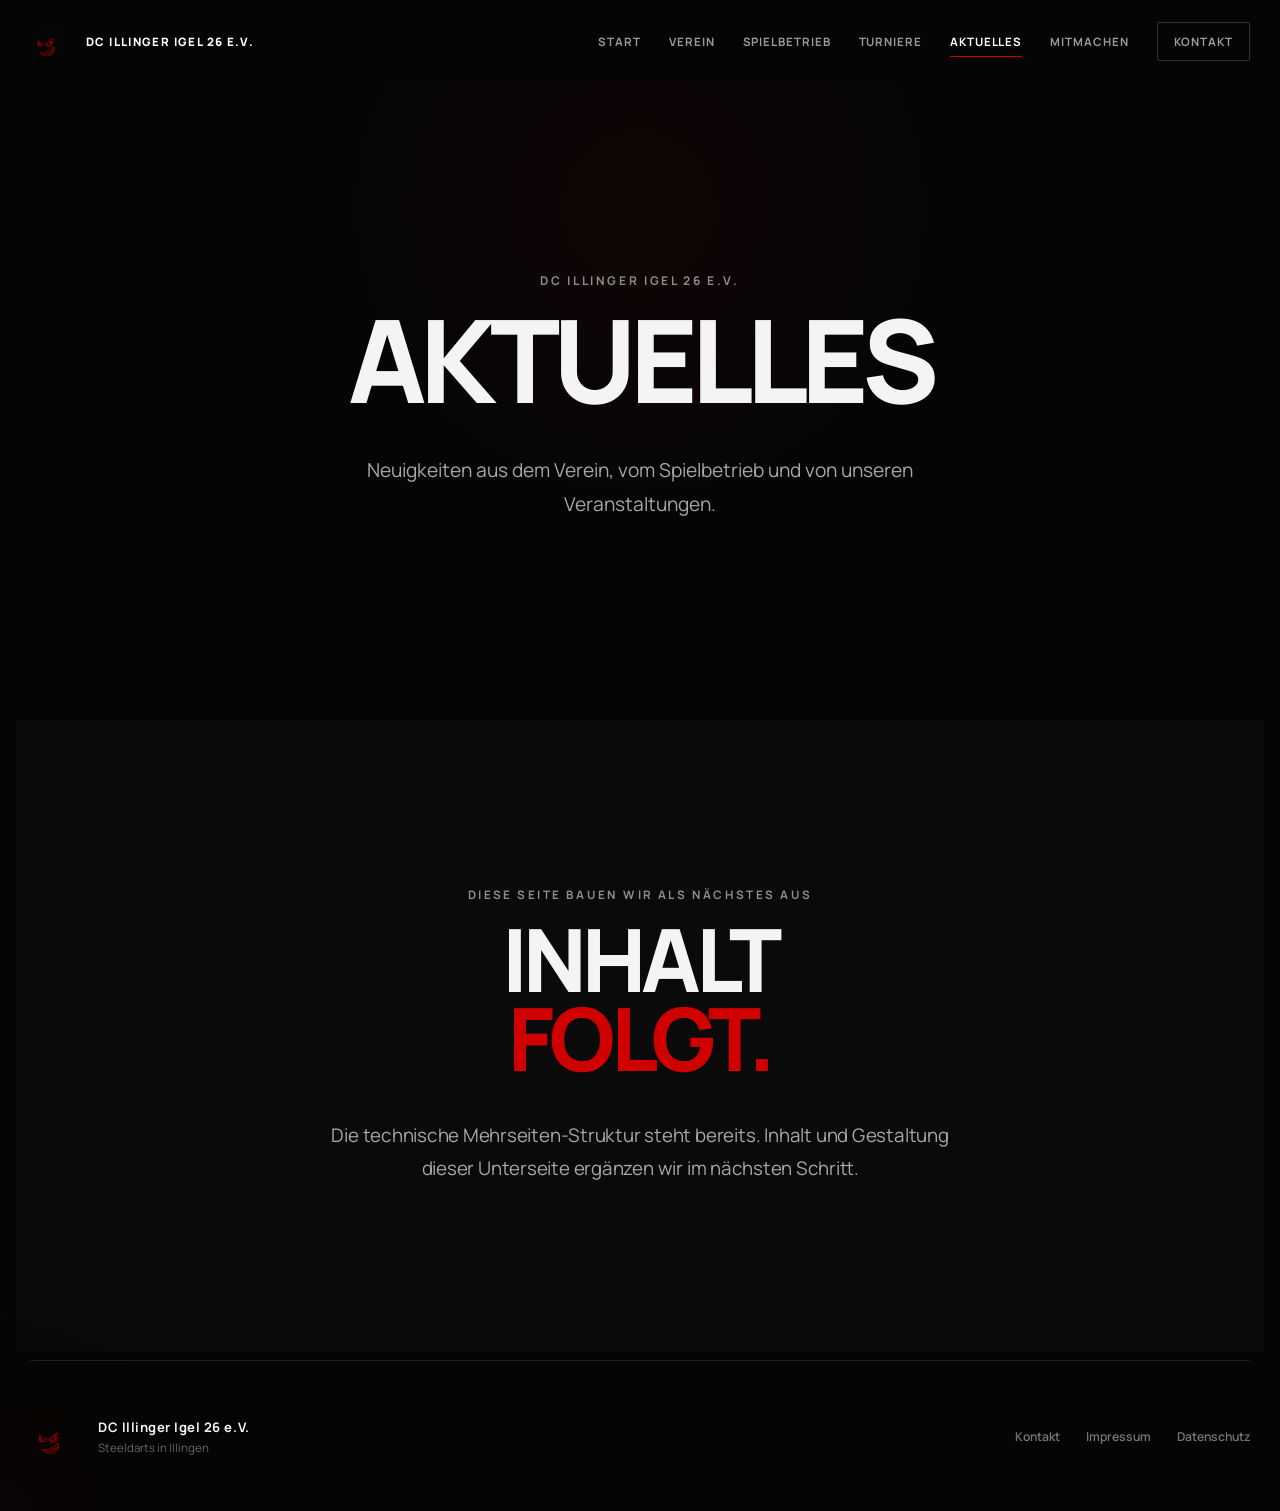
==== aktuelles.html @ 7b1d0f33 "Add files via upload" ====
<!DOCTYPE html>
<html lang="de">
<head>
    <meta charset="UTF-8">
    <meta name="viewport" content="width=device-width, initial-scale=1.0">
    <title>Aktuelles | DC Illinger Igel 26 e.V.</title>
    <meta name="description" content="Aktuelle Nachrichten und Neuigkeiten des DC Illinger Igel 26 e.V. aus Verein, Spielbetrieb und Turnieren.">
    <meta name="theme-color" content="#050505">
    <link rel="preconnect" href="https://fonts.googleapis.com">
    <link rel="preconnect" href="https://fonts.gstatic.com" crossorigin>
    <link href="https://fonts.googleapis.com/css2?family=Manrope:wght@300;400;500;600;700;800&display=swap" rel="stylesheet">
    <link rel="stylesheet" href="style.css">
</head>
<body data-page="aktuelles">
    <header class="site-header">
    <div class="header-inner">
        <a class="header-brand" href="index.html" aria-label="DC Illinger Igel 26 e.V. – Startseite">
            <img src="img/igel.svg" alt="" class="header-logo">
            <span>DC ILLINGER IGEL 26 E.V.</span>
        </a>

        <nav class="site-nav" aria-label="Hauptnavigation">
    <a href="index.html" data-page="start">Start</a>
    <a href="verein.html" data-page="verein">Verein</a>
    <a href="spielbetrieb.html" data-page="spielbetrieb">Spielbetrieb</a>
    <a href="turniere.html" data-page="turniere">Turniere</a>
    <a href="aktuelles.html" data-page="aktuelles">Aktuelles</a>
    <a href="mitmachen.html" data-page="mitmachen">Mitmachen</a>
    <a href="kontakt.html" class="nav-contact" data-page="kontakt">Kontakt</a>
</nav>

        <button class="menu-toggle" type="button"
            aria-label="Menü öffnen"
            aria-expanded="false"
            aria-controls="mobile-navigation">
            <span></span>
            <span></span>
        </button>
    </div>

    <div class="mobile-navigation" id="mobile-navigation">
        <nav aria-label="Mobile Hauptnavigation">
            <a href="index.html" data-page="start">Start</a>
            <a href="verein.html" data-page="verein">Verein</a>
            <a href="spielbetrieb.html" data-page="spielbetrieb">Spielbetrieb</a>
            <a href="turniere.html" data-page="turniere">Turniere</a>
            <a href="aktuelles.html" data-page="aktuelles">Aktuelles</a>
            <a href="mitmachen.html" data-page="mitmachen">Mitmachen</a>
            <a href="kontakt.html" data-page="kontakt">Kontakt</a>
        </nav>
    </div>
</header>

    <main class="subpage-main">
        <section class="subpage-hero">
            <div class="content visible">
                <p class="small">DC Illinger Igel 26 e.V.</p>
                <h1>AKTUELLES</h1>
                <p class="section-copy">Neuigkeiten aus dem Verein, vom Spielbetrieb und von unseren Veranstaltungen.</p>
            </div>
        </section>

        <section class="panel placeholder-panel">
            <div class="content">
                <p class="small">Diese Seite bauen wir als Nächstes aus</p>
                <h2>INHALT<br><span class="accent">FOLGT.</span></h2>
                <p class="section-copy">
                    Die technische Mehrseiten-Struktur steht bereits. Inhalt und
                    Gestaltung dieser Unterseite ergänzen wir im nächsten Schritt.
                </p>
            </div>
        </section>
    </main>

    <footer>
    <div class="footer-brand">
        <img src="img/igel.svg" alt="DC Illinger Igel Logo" class="footer-logo">
        <div>
            <strong>DC Illinger Igel 26 e.V.</strong>
            <span>Steeldarts in Illingen</span>
        </div>
    </div>

    <nav aria-label="Rechtliche Navigation">
        <a href="kontakt.html">Kontakt</a>
        <a href="impressum.html">Impressum</a>
        <a href="datenschutz.html">Datenschutz</a>
    </nav>
</footer>
    <script src="script.js"></script>
</body>
</html>
---- style.css ----
/* ======================================================
   DC Illinger Igel 26 e.V.
   style.css
====================================================== */

:root {
    --bg: #050505;
    --bg-soft: #0a0a0a;
    --text: #f4f4f4;
    --muted: #8d8d8d;
    --line: rgba(255, 255, 255, 0.10);
    --header-bg: rgba(5, 5, 5, 0.78);

    --red: #b50000;
    --red-bright: #d00000;

    --max-width: 1320px;
}


/* ======================================================
   RESET
====================================================== */

* {
    margin: 0;
    padding: 0;
    box-sizing: border-box;
}

html {
    scroll-behavior: smooth;
}

body {
    background: var(--bg);
    color: var(--text);
    font-family: "Manrope", sans-serif;
    overflow-x: hidden;
    -webkit-font-smoothing: antialiased;
    text-rendering: optimizeLegibility;
}

body.menu-open {
    overflow: hidden;
}

img {
    display: block;
    max-width: 100%;
}

a {
    color: inherit;
}


/* ======================================================
   HEADER / NAVIGATION
====================================================== */

.site-header {
    position: fixed;
    top: 0;
    left: 0;
    right: 0;
    z-index: 100;

    border-bottom: 1px solid transparent;

    transition:
        background 0.3s ease,
        border-color 0.3s ease,
        backdrop-filter 0.3s ease;
}

.site-header.scrolled,
.site-header.menu-open {
    background: var(--header-bg);
    border-color: var(--line);
    backdrop-filter: blur(18px);
    -webkit-backdrop-filter: blur(18px);
}

.header-inner {
    width: min(calc(100% - 60px), var(--max-width));
    height: 82px;
    margin: 0 auto;

    display: flex;
    align-items: center;
    justify-content: space-between;
    gap: 32px;
}

.header-brand {
    display: inline-flex;
    align-items: center;
    gap: 14px;

    color: #fff;
    text-decoration: none;

    font-size: 0.72rem;
    font-weight: 800;
    letter-spacing: 0.12em;
    white-space: nowrap;
}

.header-logo {
    width: 42px;
    height: 42px;
    object-fit: contain;
}

.site-nav {
    display: flex;
    align-items: center;
    gap: 28px;
}

.site-nav a {
    position: relative;

    color: #9a9a9a;
    text-decoration: none;

    font-size: 0.72rem;
    font-weight: 700;
    letter-spacing: 0.08em;
    text-transform: uppercase;

    transition: color 0.25s ease;
}

.site-nav a:not(.nav-contact)::after {
    content: "";
    position: absolute;
    left: 0;
    right: 100%;
    bottom: -8px;
    height: 1px;
    background: var(--red-bright);
    transition: right 0.25s ease;
}

.site-nav a:hover,
.site-nav a.active {
    color: #fff;
}

.site-nav a:hover::after,
.site-nav a.active::after {
    right: 0;
}

.nav-contact {
    padding: 11px 16px;
    border: 1px solid rgba(255,255,255,0.18);
    border-radius: 2px;
}

.nav-contact:hover,
.nav-contact.active {
    border-color: var(--red-bright);
}

.menu-toggle {
    display: none;
    width: 42px;
    height: 42px;

    border: 0;
    background: transparent;
    cursor: pointer;
}

.menu-toggle span {
    display: block;
    width: 24px;
    height: 1px;
    margin: 7px auto;
    background: #fff;
    transition: transform 0.25s ease;
}

.menu-toggle[aria-expanded="true"] span:first-child {
    transform: translateY(4px) rotate(45deg);
}

.menu-toggle[aria-expanded="true"] span:last-child {
    transform: translateY(-4px) rotate(-45deg);
}

.mobile-navigation {
    display: none;
}


/* ======================================================
   HERO
====================================================== */

.hero {
    position: relative;

    min-height: 100svh;

    display: flex;
    justify-content: center;
    align-items: center;

    padding: 120px 24px 80px;

    overflow: hidden;
}

.hero::before {
    content: "";
    position: absolute;
    inset: 0;

    background:
        radial-gradient(
            circle at 50% 40%,
            rgba(150, 0, 0, 0.08),
            transparent 36%
        );

    pointer-events: none;
}

.hero-content {
    position: relative;
    z-index: 2;

    display: flex;
    flex-direction: column;
    align-items: center;

    text-align: center;
}

.logo {
    width: clamp(150px, 17vw, 270px);
    margin-bottom: 42px;

    transition: transform 0.2s ease-out;

    filter:
        drop-shadow(0 0 24px rgba(190, 0, 0, 0.08));
}

.eyebrow,
.small {
    color: var(--muted);

    font-size: 0.75rem;
    font-weight: 700;

    letter-spacing: 0.22em;
    text-transform: uppercase;
}

.hero h1 {
    margin-top: 15px;

    font-size: clamp(3rem, 7.2vw, 8rem);
    font-weight: 800;

    line-height: 0.88;
    letter-spacing: -0.055em;
}

.hero-subtitle {
    margin-top: 30px;

    color: var(--muted);

    font-size: clamp(0.85rem, 1.3vw, 1rem);
    font-weight: 400;

    letter-spacing: 0.12em;
    text-transform: uppercase;
}

.hero-actions {
    display: flex;
    justify-content: center;
    flex-wrap: wrap;
    gap: 12px;

    margin-top: 38px;
}


/* ======================================================
   BUTTONS / LINKS
====================================================== */

.button {
    display: inline-flex;
    align-items: center;
    justify-content: center;

    min-height: 48px;
    padding: 0 22px;

    border: 1px solid transparent;
    border-radius: 2px;

    text-decoration: none;
    text-transform: uppercase;

    font-size: 0.72rem;
    font-weight: 800;
    letter-spacing: 0.12em;

    transition:
        background 0.25s ease,
        border-color 0.25s ease,
        color 0.25s ease,
        transform 0.25s ease;
}

.button:hover {
    transform: translateY(-2px);
}

.button-primary {
    background: var(--red);
    border-color: var(--red);
    color: #fff;
}

.button-primary:hover {
    background: var(--red-bright);
    border-color: var(--red-bright);
}

.button-secondary {
    border-color: rgba(255,255,255,0.22);
    color: #fff;
}

.button-secondary:hover {
    border-color: #fff;
}

.text-link {
    display: inline-block;
    margin-top: 34px;

    color: #fff;
    text-decoration: none;

    font-size: 0.76rem;
    font-weight: 800;
    letter-spacing: 0.10em;
    text-transform: uppercase;

    border-bottom: 1px solid rgba(255,255,255,0.25);
    padding-bottom: 5px;

    transition:
        color 0.25s ease,
        border-color 0.25s ease;
}

.text-link:hover {
    color: var(--red-bright);
    border-color: var(--red-bright);
}


/* ======================================================
   SCROLL INDICATOR
====================================================== */

.scroll-indicator {
    position: absolute;

    left: 50%;
    bottom: 36px;

    transform: translateX(-50%);

    width: 1px;
    height: 48px;

    background: rgba(255,255,255,0.12);

    overflow: hidden;

    transition: opacity 0.5s ease;
}

.scroll-indicator span {
    position: absolute;

    top: -48px;
    left: 0;

    width: 100%;
    height: 48px;

    background: #fff;

    animation: scrollLine 2s infinite;
}

@keyframes scrollLine {
    0% {
        transform: translateY(0);
        opacity: 0;
    }

    25% {
        opacity: 1;
    }

    100% {
        transform: translateY(96px);
        opacity: 0;
    }
}


/* ======================================================
   PANELS
====================================================== */

.panel {
    min-height: 92vh;

    display: flex;
    align-items: center;
    justify-content: center;

    padding: 120px 30px;

    transform-origin: center;
}

.panel:nth-of-type(even) {
    background: var(--bg-soft);
}

.content {
    width: min(90%, 920px);

    text-align: center;

    opacity: 0;
    transform: translateY(42px);

    transition:
        opacity 1s ease,
        transform 1s cubic-bezier(0.16, 1, 0.3, 1);
}

.content.visible {
    opacity: 1;
    transform: translateY(0);
}

.content-wide {
    width: min(92%, var(--max-width));
}

.content h2 {
    margin-top: 18px;

    font-size: clamp(3.1rem, 7vw, 7.7rem);
    font-weight: 800;

    line-height: 0.9;
    letter-spacing: -0.055em;
}

.accent {
    color: var(--red-bright);
}

.section-copy {
    max-width: 690px;

    margin: 42px auto 0;

    color: #a7a7a7;

    font-size: clamp(1rem, 1.5vw, 1.25rem);

    line-height: 1.8;
}


/* ======================================================
   2026
====================================================== */

.big-year {
    margin-top: 40px;

    color: var(--red-bright);

    font-size: clamp(5rem, 15vw, 14rem);
    font-weight: 800;

    line-height: 0.8;
    letter-spacing: -0.07em;
}


/* ======================================================
   ABOUT
====================================================== */

.about-panel {
    min-height: 100vh;
}

.about-grid {
    display: grid;
    grid-template-columns: repeat(2, minmax(0, 1fr));

    gap: 80px;

    max-width: 1000px;
    margin: 75px auto 0;

    text-align: left;
}

.about-grid p {
    color: #a7a7a7;

    font-size: clamp(1rem, 1.35vw, 1.2rem);
    line-height: 1.8;
}

.about-grid strong {
    color: var(--text);
    font-weight: 600;
}


/* ======================================================
   PHOTO SECTIONS
====================================================== */

.photo-section {
    padding: 0 30px 80px;
}

.photo-wrap {
    width: min(100%, 1500px);
    margin: 0 auto;

    overflow: hidden;
    border-radius: 3px;
}

.photo-wrap img {
    width: 100%;
    height: min(75vh, 850px);

    object-fit: cover;

    filter:
        saturate(0.85)
        contrast(1.04);

    transition:
        transform 1.4s cubic-bezier(0.16, 1, 0.3, 1),
        filter 0.8s ease;
}

.photo-wrap:hover img {
    transform: scale(1.015);

    filter:
        saturate(1)
        contrast(1.03);
}


/* ======================================================
   GALLERY
====================================================== */

.gallery-section {
    width: 100%;
    padding: 30px;
    background: var(--bg);
}

.gallery-grid {
    width: min(100%, 1500px);
    margin: 0 auto;

    display: grid;
    grid-template-columns: repeat(2, 1fr);
    gap: 14px;
}

.gallery-item {
    position: relative;

    height: clamp(320px, 40vw, 650px);

    overflow: hidden;
    background: #111;
}

.gallery-item-wide {
    grid-column: 1 / -1;
    height: clamp(420px, 52vw, 780px);
}

.gallery-item img {
    width: 100%;
    height: 100%;

    object-fit: cover;

    filter:
        saturate(0.88)
        contrast(1.04);

    transition:
        transform 1.3s cubic-bezier(0.16, 1, 0.3, 1),
        filter 0.8s ease;
}

.gallery-item:hover img {
    transform: scale(1.025);

    filter:
        saturate(1)
        contrast(1.02);
}


/* ======================================================
   PAGE LINK GRID
====================================================== */

.link-panel {
    min-height: auto;
}

.page-link-grid {
    display: grid;
    grid-template-columns: repeat(2, minmax(0, 1fr));

    margin-top: 50px;
    border-top: 1px solid var(--line);
    border-left: 1px solid var(--line);
}

.page-link-card {
    min-height: 250px;
    padding: 36px;

    display: flex;
    flex-direction: column;
    align-items: flex-start;
    justify-content: flex-end;

    text-align: left;
    text-decoration: none;

    border-right: 1px solid var(--line);
    border-bottom: 1px solid var(--line);

    transition:
        background 0.3s ease,
        transform 0.3s ease;
}

.page-link-card:hover {
    background: rgba(255,255,255,0.025);
}

.page-link-number {
    margin-bottom: auto;

    color: #555;

    font-size: 0.7rem;
    font-weight: 800;
    letter-spacing: 0.14em;
}

.page-link-title {
    font-size: clamp(1.8rem, 3vw, 3rem);
    font-weight: 800;
    letter-spacing: -0.04em;
    text-transform: uppercase;
}

.page-link-copy {
    margin-top: 10px;

    color: #777;
    font-size: 0.88rem;
    line-height: 1.6;
}


/* ======================================================
   MISSION
====================================================== */

.mission-panel {
    min-height: 95vh;
}


/* ======================================================
   CONTACT
====================================================== */

.contact-panel {
    border-top: 1px solid var(--line);
}

.contact-grid {
    display: grid;
    grid-template-columns: repeat(3, minmax(0, 1fr));

    gap: 50px;

    margin-top: 80px;
    text-align: left;
}

.contact-block {
    padding-top: 22px;
    border-top: 1px solid var(--line);
}

.contact-label {
    display: block;
    margin-bottom: 20px;

    color: #666;

    font-size: 0.7rem;
    font-weight: 700;

    letter-spacing: 0.18em;
    text-transform: uppercase;
}

.contact-block p {
    color: #b2b2b2;
    font-size: 1rem;
    line-height: 1.8;
}

.contact-block a {
    color: #fff;
    text-decoration: none;

    border-bottom: 1px solid rgba(255, 255, 255, 0.3);

    transition:
        color 0.25s ease,
        border-color 0.25s ease;
}

.contact-block a:hover {
    color: var(--red-bright);
    border-color: var(--red-bright);
}

.official-site-note {
    max-width: 700px;
    margin: 55px auto 0;

    color: #747474;
    font-size: 0.82rem;
    line-height: 1.7;
}

.official-site-note strong {
    color: #aaa;
}

.contact-button {
    margin-top: 28px;
}


/* ======================================================
   SUBPAGES
====================================================== */

.subpage-main {
    padding-top: 82px;
}

.subpage-hero {
    min-height: 70vh;

    display: flex;
    align-items: center;
    justify-content: center;

    padding: 100px 30px;

    background:
        radial-gradient(
            circle at 50% 20%,
            rgba(150, 0, 0, 0.08),
            transparent 40%
        );
}

.subpage-hero .content {
    width: min(92%, 1100px);
}

.subpage-hero h1 {
    margin-top: 20px;

    font-size: clamp(3.5rem, 9vw, 9rem);
    font-weight: 800;

    line-height: 0.88;
    letter-spacing: -0.06em;
}

.placeholder-panel {
    min-height: 72vh;
}


/* ======================================================
   FOOTER
====================================================== */

footer {
    width: min(calc(100% - 60px), var(--max-width));
    margin: 0 auto;

    padding: 50px 0;

    display: flex;
    align-items: center;
    justify-content: space-between;

    gap: 30px;

    border-top: 1px solid var(--line);
}

.footer-brand {
    display: flex;
    align-items: center;
    gap: 18px;
}

.footer-logo {
    width: 50px;
    height: 50px;
    object-fit: contain;
}

.footer-brand div {
    display: flex;
    flex-direction: column;
    gap: 4px;
}

.footer-brand strong {
    font-size: 0.82rem;
    letter-spacing: 0.04em;
}

.footer-brand span {
    color: #666;
    font-size: 0.72rem;
}

footer nav {
    display: flex;
    gap: 26px;
}

footer nav a {
    color: #777;

    font-size: 0.76rem;
    font-weight: 600;

    text-decoration: none;

    transition: color 0.25s ease;
}

footer nav a:hover {
    color: #fff;
}


/* ======================================================
   MOUSE GLOW
====================================================== */

.mouse-glow {
    position: fixed;

    width: 420px;
    height: 420px;

    border-radius: 50%;

    background:
        radial-gradient(
            circle,
            rgba(150, 0, 0, 0.045),
            transparent 68%
        );

    transform: translate(-50%, -50%);

    pointer-events: none;
    z-index: -1;
}


/* ======================================================
   MOBILE
====================================================== */

@media (max-width: 1050px) {

    .site-nav {
        display: none;
    }

    .menu-toggle {
        display: block;
    }

    .mobile-navigation {
        position: fixed;
        top: 82px;
        left: 0;
        right: 0;

        display: block;

        height: 0;
        overflow: hidden;

        background: rgba(5,5,5,0.97);

        transition: height 0.35s cubic-bezier(0.16, 1, 0.3, 1);
    }

    .site-header.menu-open .mobile-navigation {
        height: calc(100svh - 82px);
    }

    .mobile-navigation nav {
        width: min(calc(100% - 48px), 720px);
        margin: 0 auto;
        padding: 34px 0 60px;

        display: flex;
        flex-direction: column;
    }

    .mobile-navigation a {
        padding: 19px 0;

        color: #aaa;
        text-decoration: none;

        font-size: clamp(1.4rem, 5vw, 2.2rem);
        font-weight: 800;
        letter-spacing: -0.03em;
        text-transform: uppercase;

        border-bottom: 1px solid var(--line);
    }

    .mobile-navigation a.active {
        color: var(--red-bright);
    }
}

@media (max-width: 900px) {

    .header-inner {
        width: calc(100% - 40px);
        height: 74px;
    }

    .header-brand span {
        display: none;
    }

    .header-logo {
        width: 40px;
        height: 40px;
    }

    .mobile-navigation {
        top: 74px;
    }

    .site-header.menu-open .mobile-navigation {
        height: calc(100svh - 74px);
    }

    .subpage-main {
        padding-top: 74px;
    }

    .panel {
        min-height: auto;
        padding: 130px 24px;
    }

    .hero {
        min-height: 100svh;
        padding-left: 20px;
        padding-right: 20px;
    }

    .logo {
        width: 145px;
        margin-bottom: 34px;
    }

    .about-grid {
        grid-template-columns: 1fr;
        gap: 30px;
        margin-top: 50px;
    }

    .gallery-grid {
        grid-template-columns: 1fr;
    }

    .gallery-item-wide {
        grid-column: auto;
    }

    .gallery-item,
    .gallery-item-wide {
        height: 60vw;
        min-height: 300px;
    }

    .page-link-grid {
        grid-template-columns: 1fr;
    }

    .page-link-card {
        min-height: 210px;
    }

    .contact-grid {
        grid-template-columns: 1fr;
        gap: 35px;
        margin-top: 55px;
    }

    footer {
        flex-direction: column;
        align-items: flex-start;
        padding-bottom: 40px;
    }

    footer nav {
        flex-wrap: wrap;
        gap: 18px 24px;
    }
}


/* ======================================================
   SMALL MOBILE
====================================================== */

@media (max-width: 560px) {

    .hero h1 {
        font-size: clamp(2.7rem, 14vw, 4rem);
    }

    .content h2 {
        font-size: clamp(2.7rem, 13vw, 4.5rem);
    }

    .subpage-hero h1 {
        font-size: clamp(3rem, 15vw, 5rem);
    }

    .hero-actions {
        width: 100%;
        flex-direction: column;
    }

    .button {
        width: 100%;
    }

    .photo-section,
    .gallery-section {
        padding-left: 12px;
        padding-right: 12px;
    }

    .gallery-grid {
        gap: 8px;
    }

    .photo-wrap img {
        height: 58vh;
    }

    .page-link-card {
        padding: 28px;
    }

    footer {
        width: calc(100% - 40px);
    }
}


/* ======================================================
   REDUCED MOTION
====================================================== */

@media (prefers-reduced-motion: reduce) {

    html {
        scroll-behavior: auto;
    }

    *,
    *::before,
    *::after {
        animation-duration: 0.01ms !important;
        animation-iteration-count: 1 !important;
        transition-duration: 0.01ms !important;
    }
}
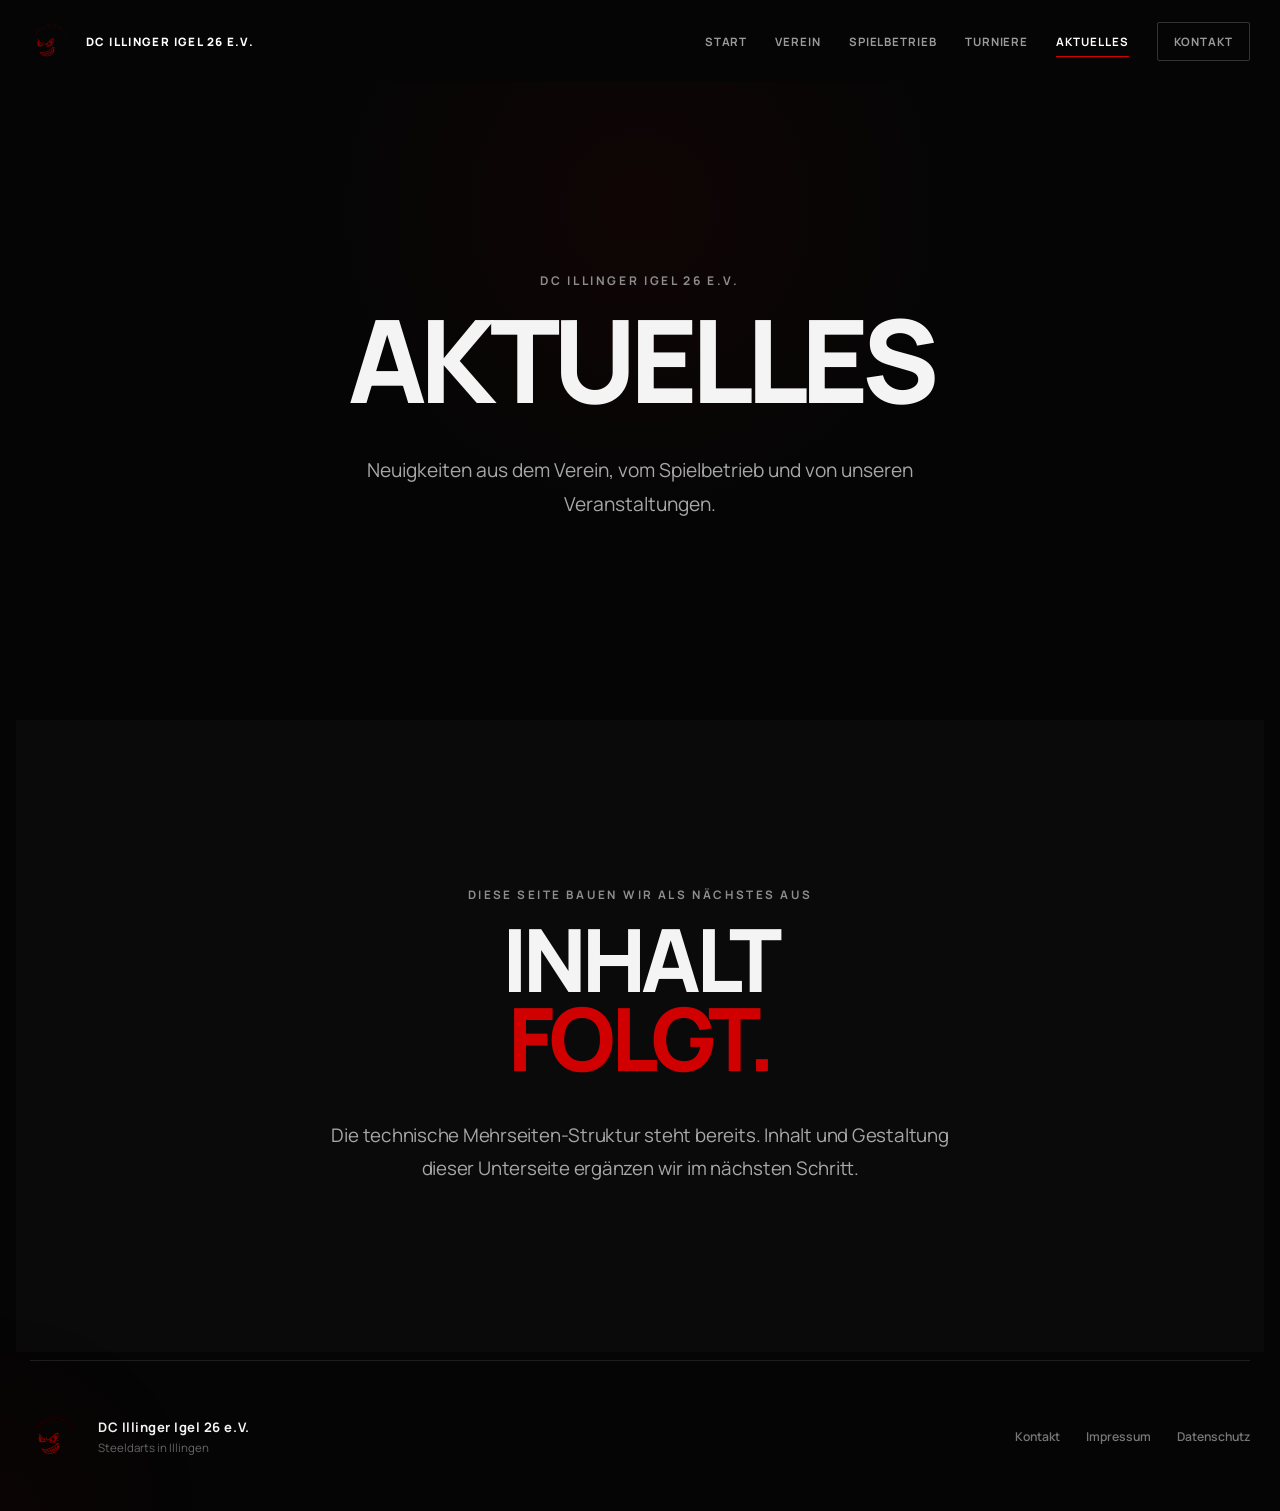
==== commit cccbd66c: "Add files via upload" ====
--- a/aktuelles.html
+++ b/aktuelles.html
@@ -25,7 +25,6 @@
     <a href="spielbetrieb.html" data-page="spielbetrieb">Spielbetrieb</a>
     <a href="turniere.html" data-page="turniere">Turniere</a>
     <a href="aktuelles.html" data-page="aktuelles">Aktuelles</a>
-    <a href="mitmachen.html" data-page="mitmachen">Mitmachen</a>
     <a href="kontakt.html" class="nav-contact" data-page="kontakt">Kontakt</a>
 </nav>
 
@@ -45,7 +44,6 @@
             <a href="spielbetrieb.html" data-page="spielbetrieb">Spielbetrieb</a>
             <a href="turniere.html" data-page="turniere">Turniere</a>
             <a href="aktuelles.html" data-page="aktuelles">Aktuelles</a>
-            <a href="mitmachen.html" data-page="mitmachen">Mitmachen</a>
             <a href="kontakt.html" data-page="kontakt">Kontakt</a>
         </nav>
     </div>
--- a/style.css
+++ b/style.css
@@ -1154,3 +1154,969 @@
         transition-duration: 0.01ms !important;
     }
 }
+
+/* ======================================================
+   VEREIN PAGE
+====================================================== */
+
+.subpage-hero-large {
+    min-height: 82vh;
+}
+
+.story-panel {
+    min-height: auto;
+}
+
+.story-grid {
+    display: grid;
+    grid-template-columns: minmax(180px, 0.8fr) minmax(0, 2fr);
+
+    gap: 70px;
+
+    max-width: 1000px;
+    margin: 85px auto 0;
+
+    padding-top: 35px;
+
+    border-top: 1px solid var(--line);
+
+    text-align: left;
+}
+
+.story-grid-second {
+    margin-top: 70px;
+}
+
+.story-year {
+    font-size: clamp(3.8rem, 7vw, 7rem);
+    font-weight: 800;
+
+    line-height: 0.9;
+    letter-spacing: -0.06em;
+}
+
+.story-copy h3 {
+    margin-bottom: 22px;
+
+    font-size: clamp(1.8rem, 3vw, 2.8rem);
+    font-weight: 800;
+
+    letter-spacing: -0.04em;
+}
+
+.story-copy p {
+    color: #a7a7a7;
+
+    font-size: clamp(1rem, 1.25vw, 1.12rem);
+    line-height: 1.85;
+}
+
+.story-copy p + p {
+    margin-top: 22px;
+}
+
+.story-copy strong {
+    color: #fff;
+    font-weight: 600;
+}
+
+
+.values-panel {
+    min-height: auto;
+}
+
+.values-grid {
+    display: grid;
+    grid-template-columns: repeat(2, minmax(0, 1fr));
+
+    margin-top: 70px;
+
+    border-top: 1px solid var(--line);
+    border-left: 1px solid var(--line);
+}
+
+.value-card {
+    min-height: 330px;
+
+    padding: 36px;
+
+    display: flex;
+    flex-direction: column;
+    align-items: flex-start;
+
+    text-align: left;
+
+    border-right: 1px solid var(--line);
+    border-bottom: 1px solid var(--line);
+}
+
+.value-number {
+    margin-bottom: auto;
+
+    color: #555;
+
+    font-size: 0.7rem;
+    font-weight: 800;
+    letter-spacing: 0.14em;
+}
+
+.value-card h3 {
+    margin-top: 55px;
+
+    font-size: clamp(1.8rem, 3vw, 2.7rem);
+    font-weight: 800;
+
+    letter-spacing: -0.04em;
+}
+
+.value-card p {
+    margin-top: 16px;
+
+    color: #8f8f8f;
+
+    font-size: 0.96rem;
+    line-height: 1.75;
+}
+
+
+.mission-copy-secondary {
+    margin-top: 20px;
+}
+
+
+.facts-panel {
+    min-height: auto;
+
+    border-top: 1px solid var(--line);
+}
+
+.facts-grid {
+    display: grid;
+    grid-template-columns: repeat(3, minmax(0, 1fr));
+
+    gap: 0;
+
+    margin-top: 70px;
+
+    border-top: 1px solid var(--line);
+    border-left: 1px solid var(--line);
+}
+
+.fact-block {
+    min-height: 175px;
+
+    padding: 28px;
+
+    text-align: left;
+
+    border-right: 1px solid var(--line);
+    border-bottom: 1px solid var(--line);
+}
+
+.fact-label {
+    display: block;
+
+    margin-bottom: 24px;
+
+    color: #5f5f5f;
+
+    font-size: 0.68rem;
+    font-weight: 800;
+
+    letter-spacing: 0.16em;
+    text-transform: uppercase;
+}
+
+.fact-block p {
+    color: #b4b4b4;
+
+    font-size: 1rem;
+    line-height: 1.75;
+}
+
+.fact-block a {
+    color: #fff;
+    text-decoration: none;
+
+    border-bottom: 1px solid rgba(255,255,255,0.28);
+
+    transition:
+        color 0.25s ease,
+        border-color 0.25s ease;
+}
+
+.fact-block a:hover {
+    color: var(--red-bright);
+    border-color: var(--red-bright);
+}
+
+
+.next-panel {
+    min-height: 80vh;
+}
+
+
+@media (max-width: 900px) {
+
+    .story-grid {
+        grid-template-columns: 1fr;
+
+        gap: 30px;
+
+        margin-top: 55px;
+    }
+
+    .story-grid-second {
+        margin-top: 55px;
+    }
+
+    .values-grid {
+        grid-template-columns: 1fr;
+    }
+
+    .value-card {
+        min-height: 270px;
+    }
+
+    .facts-grid {
+        grid-template-columns: 1fr 1fr;
+    }
+
+}
+
+
+@media (max-width: 560px) {
+
+    .story-grid {
+        gap: 24px;
+    }
+
+    .story-year {
+        font-size: 4rem;
+    }
+
+    .value-card {
+        min-height: 250px;
+        padding: 28px;
+    }
+
+    .facts-grid {
+        grid-template-columns: 1fr;
+    }
+
+    .fact-block {
+        min-height: 150px;
+    }
+
+}
+
+/* ======================================================
+   TURNIERE PAGE
+====================================================== */
+
+.tournament-intro-panel {
+    min-height: auto;
+}
+
+.tournament-feature {
+    padding: 120px 30px;
+
+    border-top: 1px solid var(--line);
+}
+
+.tournament-feature-inner {
+    width: min(100%, 1250px);
+    margin: 0 auto;
+
+    display: grid;
+    grid-template-columns: minmax(300px, 0.9fr) minmax(0, 1.25fr);
+
+    gap: clamp(60px, 8vw, 120px);
+    align-items: center;
+}
+
+.tournament-feature-reverse .tournament-feature-inner {
+    grid-template-columns: minmax(0, 1.25fr) minmax(300px, 0.9fr);
+}
+
+.tournament-feature-reverse .tournament-poster-wrap {
+    grid-column: 2;
+    grid-row: 1;
+}
+
+.tournament-feature-reverse .tournament-copy {
+    grid-column: 1;
+    grid-row: 1;
+}
+
+.tournament-poster-wrap {
+    position: relative;
+
+    max-width: 470px;
+    margin: 0 auto;
+}
+
+.tournament-poster-wrap::before {
+    content: "";
+
+    position: absolute;
+
+    inset: 18px -18px -18px 18px;
+
+    border: 1px solid rgba(255,255,255,0.08);
+
+    z-index: -1;
+}
+
+.tournament-poster {
+    width: 100%;
+    height: auto;
+
+    box-shadow:
+        0 30px 80px rgba(0,0,0,0.35);
+}
+
+.tournament-copy {
+    text-align: left;
+}
+
+.tournament-copy h2 {
+    margin-top: 17px;
+
+    font-size: clamp(3.2rem, 6.5vw, 7rem);
+    font-weight: 800;
+
+    line-height: 0.88;
+    letter-spacing: -0.055em;
+}
+
+.tournament-lead {
+    margin-top: 35px;
+
+    color: #fff !important;
+
+    font-size: clamp(1.15rem, 1.8vw, 1.4rem) !important;
+    font-weight: 600;
+
+    line-height: 1.55 !important;
+}
+
+.tournament-copy > p:not(.small):not(.tournament-note) {
+    max-width: 660px;
+
+    margin-top: 22px;
+
+    color: #a3a3a3;
+
+    font-size: 1rem;
+    line-height: 1.85;
+}
+
+.tournament-copy strong {
+    color: #fff;
+}
+
+.tournament-facts {
+    display: grid;
+    grid-template-columns: repeat(2, minmax(0, 1fr));
+
+    margin-top: 45px;
+
+    border-top: 1px solid var(--line);
+    border-left: 1px solid var(--line);
+}
+
+.tournament-facts > div {
+    min-height: 112px;
+
+    padding: 22px;
+
+    display: flex;
+    flex-direction: column;
+    justify-content: space-between;
+    gap: 15px;
+
+    border-right: 1px solid var(--line);
+    border-bottom: 1px solid var(--line);
+}
+
+.tournament-facts span {
+    color: #626262;
+
+    font-size: 0.66rem;
+    font-weight: 800;
+
+    letter-spacing: 0.13em;
+    text-transform: uppercase;
+}
+
+.tournament-facts strong {
+    color: #d1d1d1;
+
+    font-size: 0.92rem;
+    font-weight: 600;
+
+    line-height: 1.5;
+}
+
+.tournament-note {
+    max-width: 620px;
+
+    margin-top: 26px;
+
+    color: #676767;
+
+    font-size: 0.8rem;
+    line-height: 1.7;
+}
+
+
+/* ======================================================
+   VENUE
+====================================================== */
+
+.venue-section {
+    width: min(calc(100% - 60px), 1500px);
+    margin: 80px auto 120px;
+
+    display: grid;
+    grid-template-columns: minmax(0, 1.45fr) minmax(360px, 0.75fr);
+
+    min-height: 680px;
+
+    border: 1px solid var(--line);
+
+    overflow: hidden;
+}
+
+.venue-image {
+    min-height: 680px;
+
+    overflow: hidden;
+}
+
+.venue-image img {
+    width: 100%;
+    height: 100%;
+
+    object-fit: cover;
+
+    filter:
+        saturate(0.88)
+        contrast(1.03);
+
+    transition:
+        transform 1.4s cubic-bezier(0.16, 1, 0.3, 1),
+        filter 0.8s ease;
+}
+
+.venue-section:hover .venue-image img {
+    transform: scale(1.015);
+
+    filter:
+        saturate(1)
+        contrast(1.02);
+}
+
+.venue-copy {
+    padding: clamp(45px, 6vw, 80px);
+
+    display: flex;
+    align-items: center;
+
+    background: var(--bg-soft);
+}
+
+.venue-copy h2 {
+    margin-top: 17px;
+
+    font-size: clamp(3.2rem, 5vw, 5.8rem);
+    font-weight: 800;
+
+    line-height: 0.9;
+    letter-spacing: -0.055em;
+}
+
+.venue-copy p:not(.small) {
+    margin-top: 28px;
+
+    color: #999;
+
+    font-size: 1rem;
+    line-height: 1.85;
+}
+
+.tournament-contact-panel {
+    border-top: 1px solid var(--line);
+}
+
+
+@media (max-width: 1000px) {
+
+    .tournament-feature-inner,
+    .tournament-feature-reverse .tournament-feature-inner {
+        grid-template-columns: 1fr;
+
+        gap: 60px;
+    }
+
+    .tournament-feature-reverse .tournament-poster-wrap,
+    .tournament-feature-reverse .tournament-copy {
+        grid-column: auto;
+        grid-row: auto;
+    }
+
+    .tournament-feature-reverse .tournament-poster-wrap {
+        order: 1;
+    }
+
+    .tournament-feature-reverse .tournament-copy {
+        order: 2;
+    }
+
+    .tournament-poster-wrap {
+        width: min(100%, 500px);
+    }
+
+    .venue-section {
+        grid-template-columns: 1fr;
+
+        min-height: auto;
+    }
+
+    .venue-image {
+        min-height: 55vw;
+    }
+
+}
+
+
+@media (max-width: 700px) {
+
+    .tournament-feature {
+        padding: 90px 24px;
+    }
+
+    .tournament-facts {
+        grid-template-columns: 1fr;
+    }
+
+    .tournament-poster-wrap::before {
+        inset: 10px -10px -10px 10px;
+    }
+
+    .venue-section {
+        width: calc(100% - 24px);
+        margin-top: 35px;
+        margin-bottom: 90px;
+    }
+
+    .venue-image {
+        min-height: 70vw;
+    }
+
+    .venue-copy {
+        padding: 50px 28px;
+    }
+
+}
+
+/* ======================================================
+   2026-08-31 LAYOUT REFINEMENTS
+====================================================== */
+
+/* Slightly calmer subpage spacing */
+.subpage-hero .section-copy strong {
+    color: #fff;
+    font-weight: 600;
+}
+
+
+/* ======================================================
+   TURNIERE – COMPACT EVENT LAYOUT
+====================================================== */
+
+.tournament-feature {
+    padding: 110px clamp(32px, 6vw, 96px);
+}
+
+.tournament-feature-inner,
+.tournament-feature-reverse .tournament-feature-inner {
+    width: min(100%, 1160px);
+    margin: 0 auto;
+
+    grid-template-columns: 300px minmax(0, 1fr);
+    gap: clamp(60px, 8vw, 110px);
+}
+
+.tournament-feature-reverse .tournament-feature-inner {
+    grid-template-columns: minmax(0, 1fr) 300px;
+}
+
+.tournament-poster-wrap {
+    width: 100%;
+    max-width: 300px;
+}
+
+.tournament-poster-wrap::before {
+    inset: 12px -12px -12px 12px;
+}
+
+.tournament-copy {
+    min-width: 0;
+    max-width: 690px;
+}
+
+.tournament-copy h2 {
+    font-size: clamp(3rem, 5.4vw, 5.7rem);
+}
+
+.event-status {
+    width: fit-content;
+
+    margin-bottom: 30px;
+    padding: 9px 12px;
+
+    display: inline-flex;
+    align-items: center;
+    gap: 9px;
+
+    border: 1px solid var(--line);
+
+    color: #858585;
+
+    font-size: 0.66rem;
+    font-weight: 800;
+
+    letter-spacing: 0.10em;
+    text-transform: uppercase;
+}
+
+.event-status-dot {
+    width: 6px;
+    height: 6px;
+
+    border-radius: 50%;
+    background: #666;
+}
+
+.event-retro {
+    max-width: 620px;
+
+    margin-top: 20px !important;
+    padding: 18px 20px;
+
+    border-left: 2px solid var(--red);
+
+    background: rgba(255,255,255,0.025);
+
+    color: #9a9a9a !important;
+
+    font-size: 0.9rem !important;
+    line-height: 1.7 !important;
+}
+
+.event-retro strong {
+    color: #ddd;
+}
+
+.tournament-facts {
+    max-width: 650px;
+}
+
+
+/* Old large venue layout is no longer used on turniere.html */
+.venue-section {
+    display: none;
+}
+
+
+/* ======================================================
+   VEREIN – CLUB HOME
+====================================================== */
+
+.clubhome-section {
+    width: min(calc(100% - 64px), 1320px);
+    margin: 40px auto 120px;
+
+    border: 1px solid var(--line);
+}
+
+.clubhome-inner {
+    display: grid;
+    grid-template-columns: minmax(0, 1.25fr) minmax(360px, 0.75fr);
+
+    min-height: 580px;
+}
+
+.clubhome-image {
+    min-height: 580px;
+    overflow: hidden;
+}
+
+.clubhome-image img {
+    width: 100%;
+    height: 100%;
+
+    object-fit: cover;
+    object-position: center;
+
+    filter:
+        saturate(0.88)
+        contrast(1.03);
+
+    transition:
+        transform 1.2s cubic-bezier(0.16, 1, 0.3, 1),
+        filter 0.8s ease;
+}
+
+.clubhome-section:hover .clubhome-image img {
+    transform: scale(1.012);
+    filter:
+        saturate(1)
+        contrast(1.02);
+}
+
+.clubhome-copy {
+    padding: clamp(44px, 5.5vw, 74px);
+
+    display: flex;
+    flex-direction: column;
+    justify-content: center;
+
+    background: var(--bg-soft);
+}
+
+.clubhome-copy h2 {
+    margin-top: 17px;
+
+    font-size: clamp(3rem, 5vw, 5.3rem);
+    font-weight: 800;
+
+    line-height: 0.9;
+    letter-spacing: -0.055em;
+}
+
+.clubhome-copy p:not(.small) {
+    margin-top: 26px;
+
+    color: #999;
+    font-size: 0.98rem;
+    line-height: 1.85;
+}
+
+
+/* ======================================================
+   SPIELBETRIEB
+====================================================== */
+
+.training-panel {
+    min-height: auto;
+}
+
+.progress-section {
+    padding: 110px clamp(32px, 6vw, 96px);
+
+    border-top: 1px solid var(--line);
+    border-bottom: 1px solid var(--line);
+
+    background: var(--bg-soft);
+}
+
+.progress-inner {
+    width: min(100%, 1160px);
+    margin: 0 auto;
+
+    display: grid;
+    grid-template-columns: minmax(280px, 0.75fr) minmax(0, 1.25fr);
+
+    gap: clamp(70px, 9vw, 130px);
+}
+
+.progress-heading h2 {
+    margin-top: 18px;
+
+    font-size: clamp(3rem, 5.6vw, 5.8rem);
+    font-weight: 800;
+
+    line-height: 0.9;
+    letter-spacing: -0.055em;
+}
+
+.progress-steps {
+    border-top: 1px solid var(--line);
+}
+
+.progress-step {
+    display: grid;
+    grid-template-columns: 54px minmax(0, 1fr);
+
+    gap: 24px;
+
+    padding: 34px 0;
+
+    border-bottom: 1px solid var(--line);
+}
+
+.progress-number {
+    padding-top: 3px;
+
+    color: #555;
+
+    font-size: 0.72rem;
+    font-weight: 800;
+    letter-spacing: 0.12em;
+}
+
+.progress-status {
+    display: block;
+
+    margin-bottom: 10px;
+
+    color: #666;
+
+    font-size: 0.64rem;
+    font-weight: 800;
+
+    letter-spacing: 0.13em;
+    text-transform: uppercase;
+}
+
+.progress-step.is-current .progress-status {
+    color: var(--red-bright);
+}
+
+.progress-step h3 {
+    font-size: clamp(1.5rem, 2.5vw, 2.2rem);
+    font-weight: 800;
+
+    letter-spacing: -0.035em;
+}
+
+.progress-step p {
+    max-width: 580px;
+
+    margin-top: 14px;
+
+    color: #8f8f8f;
+
+    font-size: 0.95rem;
+    line-height: 1.75;
+}
+
+.external-link {
+    margin-top: 20px;
+}
+
+.league-panel {
+    min-height: 86vh;
+}
+
+
+/* ======================================================
+   RESPONSIVE REFINEMENTS
+====================================================== */
+
+@media (max-width: 1000px) {
+
+    .tournament-feature-inner,
+    .tournament-feature-reverse .tournament-feature-inner {
+        grid-template-columns: 240px minmax(0, 1fr);
+
+        gap: 50px;
+    }
+
+    .tournament-feature-reverse .tournament-feature-inner {
+        grid-template-columns: minmax(0, 1fr) 240px;
+    }
+
+    .tournament-poster-wrap {
+        max-width: 240px;
+    }
+
+    .clubhome-inner {
+        grid-template-columns: 1fr;
+        min-height: auto;
+    }
+
+    .clubhome-image {
+        min-height: 52vw;
+    }
+
+    .progress-inner {
+        grid-template-columns: 1fr;
+        gap: 55px;
+    }
+
+}
+
+@media (max-width: 760px) {
+
+    .tournament-feature {
+        padding: 82px 24px;
+    }
+
+    .tournament-feature-inner,
+    .tournament-feature-reverse .tournament-feature-inner {
+        grid-template-columns: 1fr;
+        gap: 48px;
+    }
+
+    .tournament-feature-reverse .tournament-poster-wrap,
+    .tournament-feature-reverse .tournament-copy {
+        grid-column: auto;
+        grid-row: auto;
+    }
+
+    .tournament-feature-reverse .tournament-poster-wrap {
+        order: 1;
+    }
+
+    .tournament-feature-reverse .tournament-copy {
+        order: 2;
+    }
+
+    .tournament-poster-wrap {
+        width: min(68vw, 270px);
+        max-width: 270px;
+        margin: 0 auto;
+    }
+
+    .tournament-copy {
+        max-width: none;
+    }
+
+    .tournament-facts {
+        grid-template-columns: 1fr 1fr;
+    }
+
+    .clubhome-section {
+        width: calc(100% - 24px);
+        margin-bottom: 90px;
+    }
+
+    .clubhome-image {
+        min-height: 70vw;
+    }
+
+    .clubhome-copy {
+        padding: 48px 28px;
+    }
+
+    .progress-section {
+        padding: 90px 24px;
+    }
+
+}
+
+@media (max-width: 520px) {
+
+    .tournament-facts {
+        grid-template-columns: 1fr;
+    }
+
+    .event-status {
+        line-height: 1.5;
+    }
+
+}
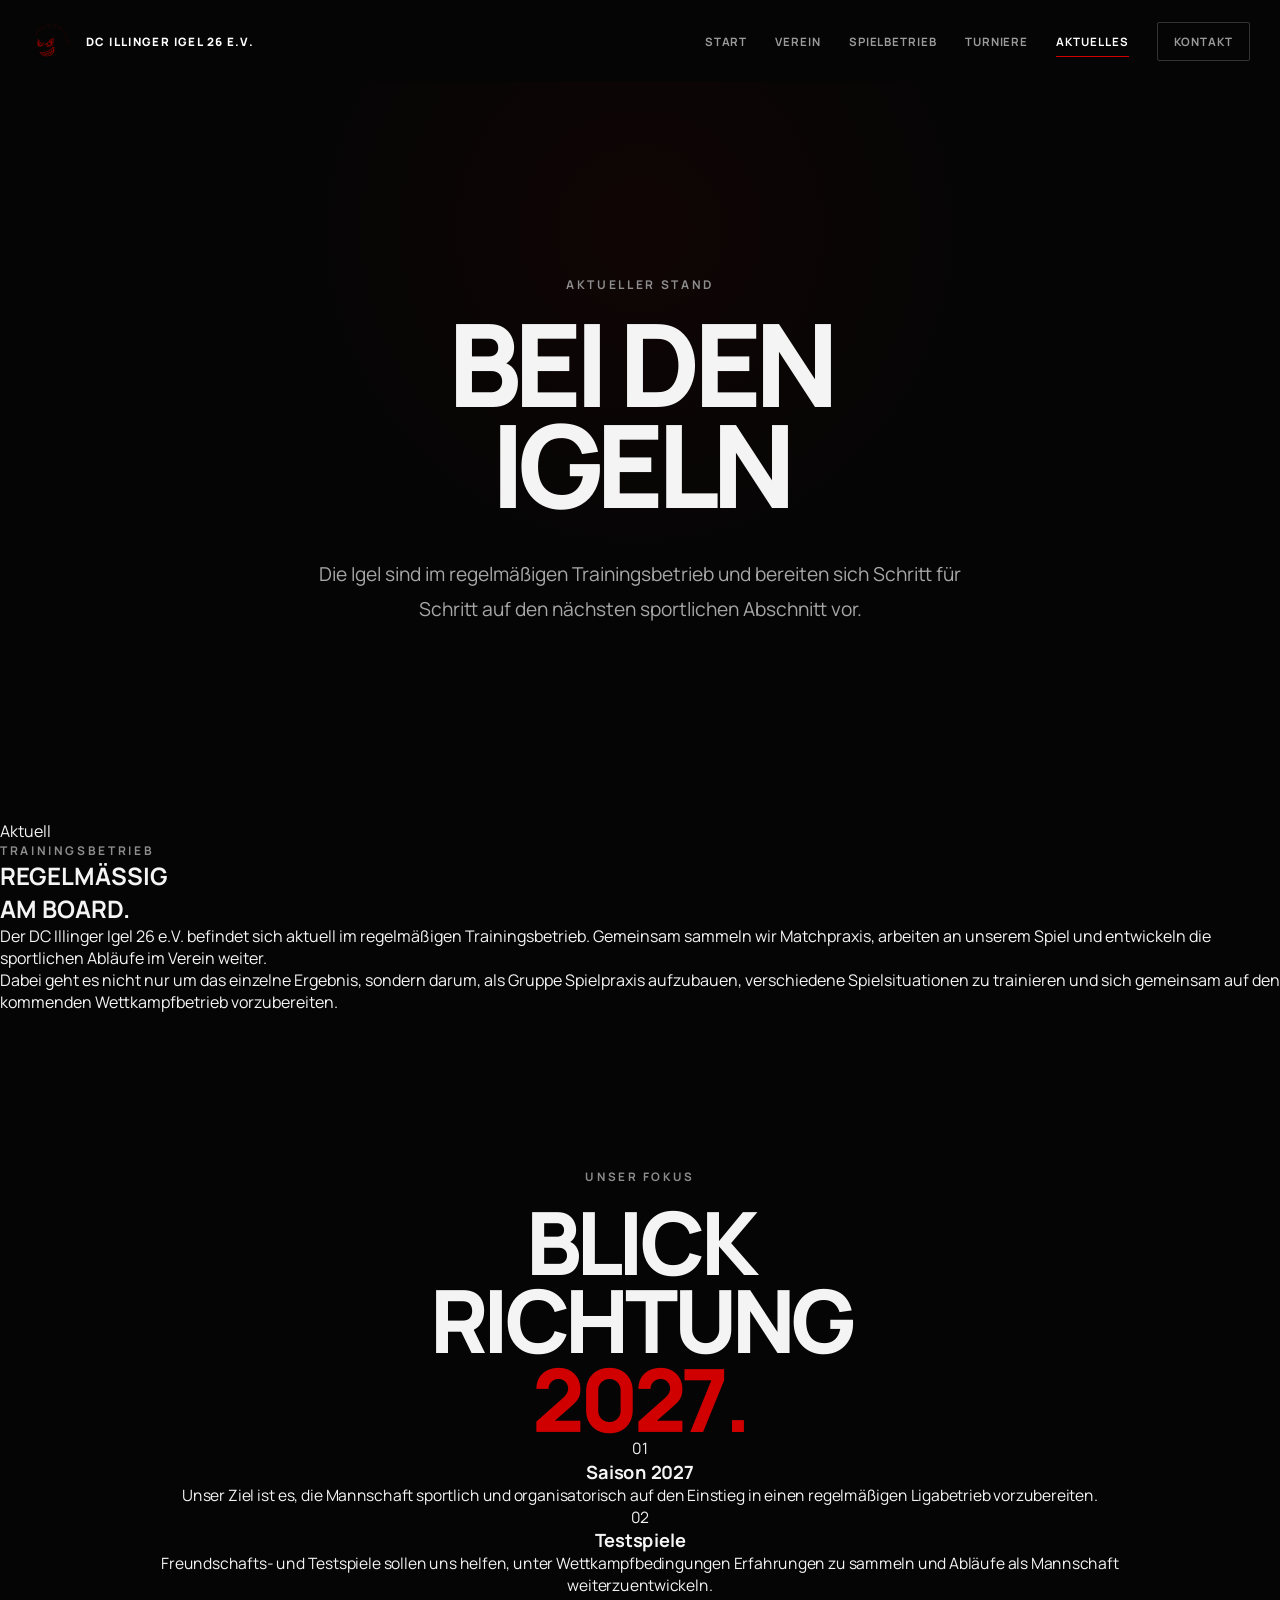
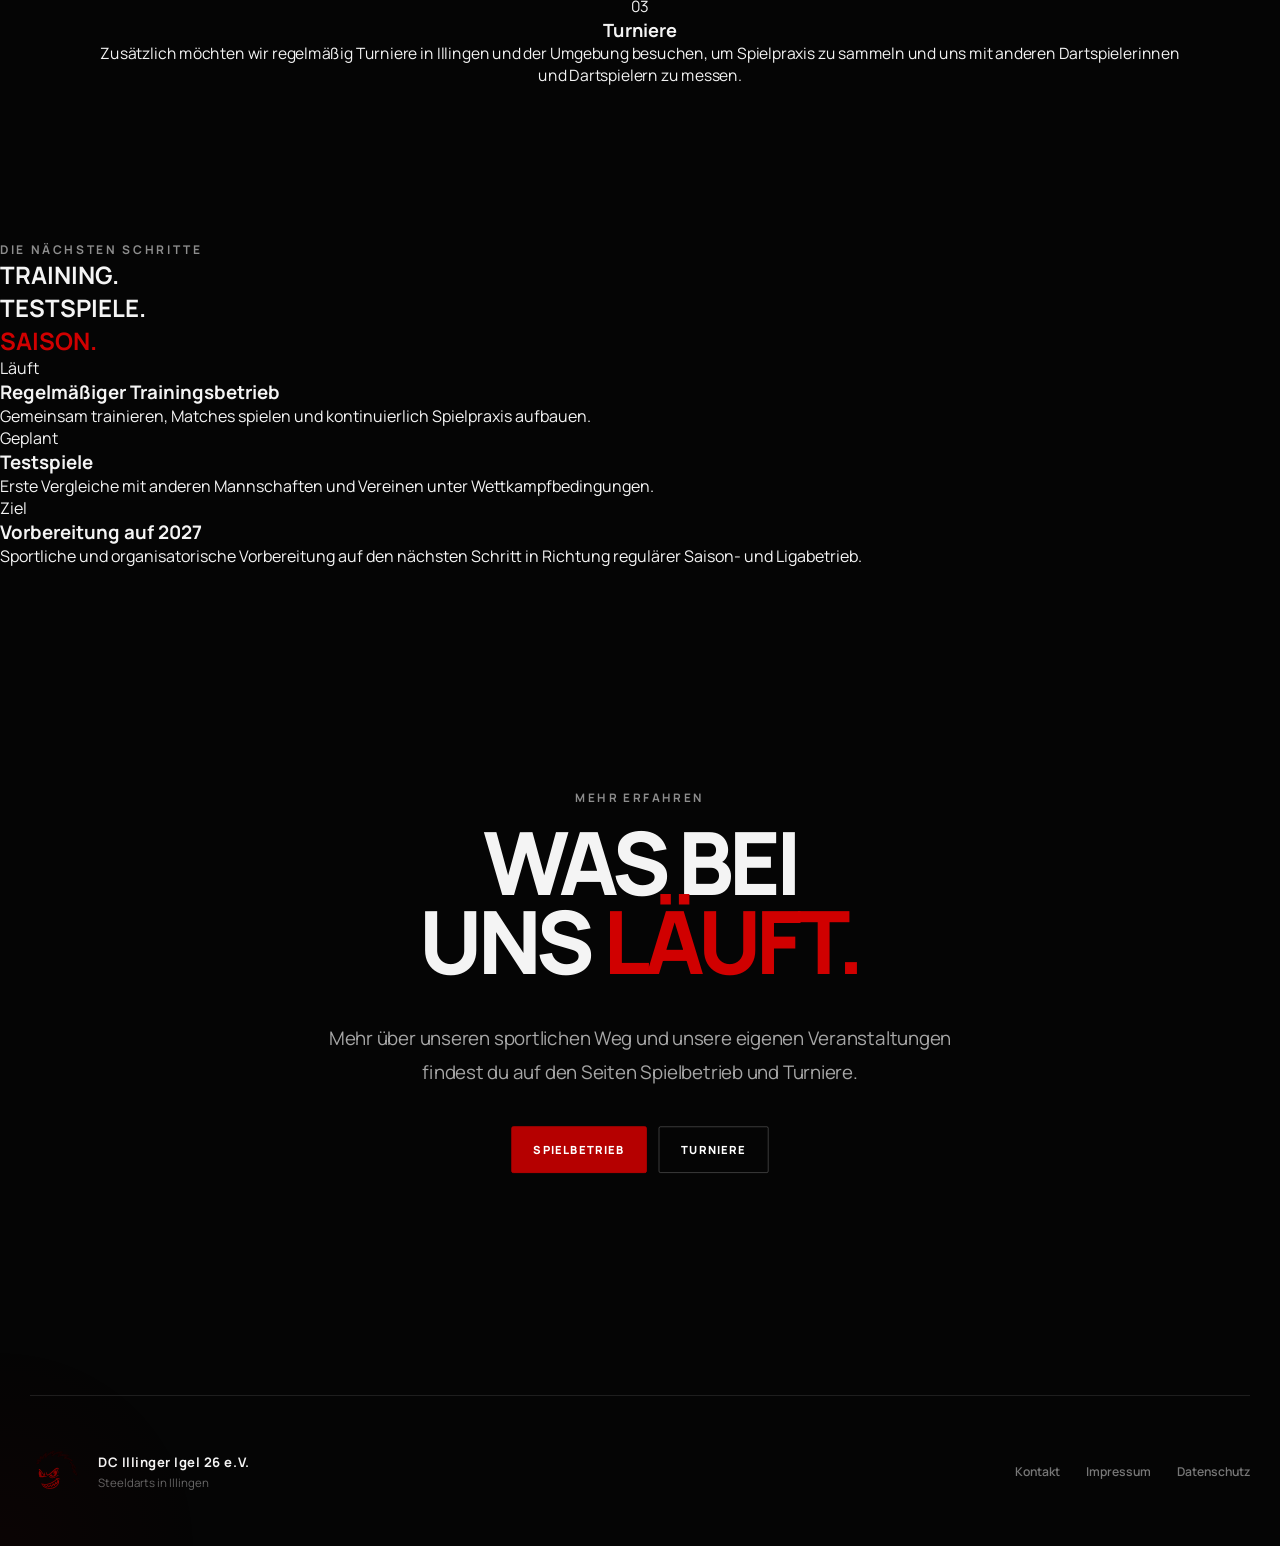
==== commit 0f6d046f: "Update aktuelles.html" ====
--- a/aktuelles.html
+++ b/aktuelles.html
@@ -1,90 +1,418 @@
 <!DOCTYPE html>
 <html lang="de">
+
 <head>
     <meta charset="UTF-8">
     <meta name="viewport" content="width=device-width, initial-scale=1.0">
+
     <title>Aktuelles | DC Illinger Igel 26 e.V.</title>
-    <meta name="description" content="Aktuelle Nachrichten und Neuigkeiten des DC Illinger Igel 26 e.V. aus Verein, Spielbetrieb und Turnieren.">
+
+    <meta name="description"
+        content="Aktuelles vom DC Illinger Igel 26 e.V.: regelmäßiger Trainingsbetrieb, Vorbereitung auf die Saison 2027, Testspiele und Turniere in der Region.">
+
     <meta name="theme-color" content="#050505">
+
     <link rel="preconnect" href="https://fonts.googleapis.com">
     <link rel="preconnect" href="https://fonts.gstatic.com" crossorigin>
-    <link href="https://fonts.googleapis.com/css2?family=Manrope:wght@300;400;500;600;700;800&display=swap" rel="stylesheet">
+
+    <link
+        href="https://fonts.googleapis.com/css2?family=Manrope:wght@300;400;500;600;700;800&display=swap"
+        rel="stylesheet">
+
     <link rel="stylesheet" href="style.css">
 </head>
+
 <body data-page="aktuelles">
+
+    <!-- =====================================================
+         HEADER
+    ====================================================== -->
+
     <header class="site-header">
-    <div class="header-inner">
-        <a class="header-brand" href="index.html" aria-label="DC Illinger Igel 26 e.V. – Startseite">
-            <img src="img/igel.svg" alt="" class="header-logo">
-            <span>DC ILLINGER IGEL 26 E.V.</span>
-        </a>
-
-        <nav class="site-nav" aria-label="Hauptnavigation">
-    <a href="index.html" data-page="start">Start</a>
-    <a href="verein.html" data-page="verein">Verein</a>
-    <a href="spielbetrieb.html" data-page="spielbetrieb">Spielbetrieb</a>
-    <a href="turniere.html" data-page="turniere">Turniere</a>
-    <a href="aktuelles.html" data-page="aktuelles">Aktuelles</a>
-    <a href="kontakt.html" class="nav-contact" data-page="kontakt">Kontakt</a>
-</nav>
-
-        <button class="menu-toggle" type="button"
-            aria-label="Menü öffnen"
-            aria-expanded="false"
-            aria-controls="mobile-navigation">
-            <span></span>
-            <span></span>
-        </button>
-    </div>
-
-    <div class="mobile-navigation" id="mobile-navigation">
-        <nav aria-label="Mobile Hauptnavigation">
-            <a href="index.html" data-page="start">Start</a>
-            <a href="verein.html" data-page="verein">Verein</a>
-            <a href="spielbetrieb.html" data-page="spielbetrieb">Spielbetrieb</a>
-            <a href="turniere.html" data-page="turniere">Turniere</a>
-            <a href="aktuelles.html" data-page="aktuelles">Aktuelles</a>
-            <a href="kontakt.html" data-page="kontakt">Kontakt</a>
+
+        <div class="header-inner">
+
+            <a class="header-brand"
+                href="index.html"
+                aria-label="DC Illinger Igel 26 e.V. – Startseite">
+
+                <img
+                    src="img/igel.svg"
+                    alt=""
+                    class="header-logo">
+
+                <span>DC ILLINGER IGEL 26 E.V.</span>
+
+            </a>
+
+            <nav class="site-nav" aria-label="Hauptnavigation">
+                <a href="index.html" data-page="start">Start</a>
+                <a href="verein.html" data-page="verein">Verein</a>
+                <a href="spielbetrieb.html" data-page="spielbetrieb">Spielbetrieb</a>
+                <a href="turniere.html" data-page="turniere">Turniere</a>
+                <a href="aktuelles.html" data-page="aktuelles">Aktuelles</a>
+                <a href="kontakt.html"
+                    class="nav-contact"
+                    data-page="kontakt">Kontakt</a>
+            </nav>
+
+            <button class="menu-toggle"
+                type="button"
+                aria-label="Menü öffnen"
+                aria-expanded="false"
+                aria-controls="mobile-navigation">
+
+                <span></span>
+                <span></span>
+
+            </button>
+
+        </div>
+
+
+        <div class="mobile-navigation" id="mobile-navigation">
+
+            <nav aria-label="Mobile Hauptnavigation">
+                <a href="index.html" data-page="start">Start</a>
+                <a href="verein.html" data-page="verein">Verein</a>
+                <a href="spielbetrieb.html" data-page="spielbetrieb">Spielbetrieb</a>
+                <a href="turniere.html" data-page="turniere">Turniere</a>
+                <a href="aktuelles.html" data-page="aktuelles">Aktuelles</a>
+                <a href="kontakt.html" data-page="kontakt">Kontakt</a>
+            </nav>
+
+        </div>
+
+    </header>
+
+
+    <main class="subpage-main">
+
+        <!-- =====================================================
+             HERO
+        ====================================================== -->
+
+        <section class="subpage-hero subpage-hero-large">
+
+            <div class="content visible">
+
+                <p class="small">
+                    Aktueller Stand
+                </p>
+
+                <h1>
+                    BEI DEN<br>
+                    IGELN
+                </h1>
+
+                <p class="section-copy">
+                    Die Igel sind im regelmäßigen Trainingsbetrieb
+                    und bereiten sich Schritt für Schritt auf den
+                    nächsten sportlichen Abschnitt vor.
+                </p>
+
+            </div>
+
+        </section>
+
+
+        <!-- =====================================================
+             STATUS
+        ====================================================== -->
+
+        <section class="current-status-section">
+
+            <div class="current-status-inner">
+
+                <div class="current-status-label">
+                    <span class="status-pulse"></span>
+                    Aktuell
+                </div>
+
+                <div class="current-status-copy">
+
+                    <p class="small">
+                        Trainingsbetrieb
+                    </p>
+
+                    <h2>
+                        REGELMÄSSIG<br>
+                        AM BOARD.
+                    </h2>
+
+                    <p>
+                        Der DC Illinger Igel 26 e.V. befindet sich aktuell
+                        im regelmäßigen Trainingsbetrieb. Gemeinsam sammeln
+                        wir Matchpraxis, arbeiten an unserem Spiel und
+                        entwickeln die sportlichen Abläufe im Verein weiter.
+                    </p>
+
+                    <p>
+                        Dabei geht es nicht nur um das einzelne Ergebnis,
+                        sondern darum, als Gruppe Spielpraxis aufzubauen,
+                        verschiedene Spielsituationen zu trainieren und
+                        sich gemeinsam auf den kommenden Wettkampfbetrieb
+                        vorzubereiten.
+                    </p>
+
+                </div>
+
+            </div>
+
+        </section>
+
+
+        <!-- =====================================================
+             FOKUS 2027
+        ====================================================== -->
+
+        <section class="panel focus-panel">
+
+            <div class="content content-wide">
+
+                <p class="small">
+                    Unser Fokus
+                </p>
+
+                <h2>
+                    BLICK<br>
+                    RICHTUNG<br>
+                    <span class="accent">2027.</span>
+                </h2>
+
+                <div class="focus-grid">
+
+                    <article class="focus-card">
+
+                        <span class="focus-number">
+                            01
+                        </span>
+
+                        <h3>
+                            Saison 2027
+                        </h3>
+
+                        <p>
+                            Unser Ziel ist es, die Mannschaft sportlich
+                            und organisatorisch auf den Einstieg in einen
+                            regelmäßigen Ligabetrieb vorzubereiten.
+                        </p>
+
+                    </article>
+
+
+                    <article class="focus-card">
+
+                        <span class="focus-number">
+                            02
+                        </span>
+
+                        <h3>
+                            Testspiele
+                        </h3>
+
+                        <p>
+                            Freundschafts- und Testspiele sollen uns helfen,
+                            unter Wettkampfbedingungen Erfahrungen zu sammeln
+                            und Abläufe als Mannschaft weiterzuentwickeln.
+                        </p>
+
+                    </article>
+
+
+                    <article class="focus-card">
+
+                        <span class="focus-number">
+                            03
+                        </span>
+
+                        <h3>
+                            Turniere
+                        </h3>
+
+                        <p>
+                            Zusätzlich möchten wir regelmäßig Turniere
+                            in Illingen und der Umgebung besuchen, um
+                            Spielpraxis zu sammeln und uns mit anderen
+                            Dartspielerinnen und Dartspielern zu messen.
+                        </p>
+
+                    </article>
+
+                </div>
+
+            </div>
+
+        </section>
+
+
+        <!-- =====================================================
+             NÄCHSTE SCHRITTE
+        ====================================================== -->
+
+        <section class="next-steps-section">
+
+            <div class="next-steps-inner">
+
+                <div class="next-steps-heading">
+
+                    <p class="small">
+                        Die nächsten Schritte
+                    </p>
+
+                    <h2>
+                        TRAINING.<br>
+                        TESTSPIELE.<br>
+                        <span class="accent">SAISON.</span>
+                    </h2>
+
+                </div>
+
+
+                <div class="next-steps-list">
+
+                    <div class="next-step-item">
+
+                        <span class="next-step-status">
+                            Läuft
+                        </span>
+
+                        <div>
+                            <h3>
+                                Regelmäßiger Trainingsbetrieb
+                            </h3>
+
+                            <p>
+                                Gemeinsam trainieren, Matches spielen
+                                und kontinuierlich Spielpraxis aufbauen.
+                            </p>
+                        </div>
+
+                    </div>
+
+
+                    <div class="next-step-item">
+
+                        <span class="next-step-status">
+                            Geplant
+                        </span>
+
+                        <div>
+                            <h3>
+                                Testspiele
+                            </h3>
+
+                            <p>
+                                Erste Vergleiche mit anderen Mannschaften
+                                und Vereinen unter Wettkampfbedingungen.
+                            </p>
+                        </div>
+
+                    </div>
+
+
+                    <div class="next-step-item">
+
+                        <span class="next-step-status">
+                            Ziel
+                        </span>
+
+                        <div>
+                            <h3>
+                                Vorbereitung auf 2027
+                            </h3>
+
+                            <p>
+                                Sportliche und organisatorische Vorbereitung
+                                auf den nächsten Schritt in Richtung
+                                regulärer Saison- und Ligabetrieb.
+                            </p>
+                        </div>
+
+                    </div>
+
+                </div>
+
+            </div>
+
+        </section>
+
+
+        <!-- =====================================================
+             WEITER
+        ====================================================== -->
+
+        <section class="panel current-more-panel">
+
+            <div class="content">
+
+                <p class="small">
+                    Mehr erfahren
+                </p>
+
+                <h2>
+                    WAS BEI<br>
+                    UNS <span class="accent">LÄUFT.</span>
+                </h2>
+
+                <p class="section-copy">
+                    Mehr über unseren sportlichen Weg und unsere
+                    eigenen Veranstaltungen findest du auf den
+                    Seiten Spielbetrieb und Turniere.
+                </p>
+
+                <div class="hero-actions">
+
+                    <a class="button button-primary"
+                        href="spielbetrieb.html">
+                        Spielbetrieb
+                    </a>
+
+                    <a class="button button-secondary"
+                        href="turniere.html">
+                        Turniere
+                    </a>
+
+                </div>
+
+            </div>
+
+        </section>
+
+    </main>
+
+
+    <!-- =====================================================
+         FOOTER
+    ====================================================== -->
+
+    <footer>
+
+        <div class="footer-brand">
+
+            <img
+                src="img/igel.svg"
+                alt="DC Illinger Igel Logo"
+                class="footer-logo">
+
+            <div>
+                <strong>DC Illinger Igel 26 e.V.</strong>
+                <span>Steeldarts in Illingen</span>
+            </div>
+
+        </div>
+
+        <nav aria-label="Rechtliche Navigation">
+            <a href="kontakt.html">Kontakt</a>
+            <a href="impressum.html">Impressum</a>
+            <a href="datenschutz.html">Datenschutz</a>
         </nav>
-    </div>
-</header>
-
-    <main class="subpage-main">
-        <section class="subpage-hero">
-            <div class="content visible">
-                <p class="small">DC Illinger Igel 26 e.V.</p>
-                <h1>AKTUELLES</h1>
-                <p class="section-copy">Neuigkeiten aus dem Verein, vom Spielbetrieb und von unseren Veranstaltungen.</p>
-            </div>
-        </section>
-
-        <section class="panel placeholder-panel">
-            <div class="content">
-                <p class="small">Diese Seite bauen wir als Nächstes aus</p>
-                <h2>INHALT<br><span class="accent">FOLGT.</span></h2>
-                <p class="section-copy">
-                    Die technische Mehrseiten-Struktur steht bereits. Inhalt und
-                    Gestaltung dieser Unterseite ergänzen wir im nächsten Schritt.
-                </p>
-            </div>
-        </section>
-    </main>
-
-    <footer>
-    <div class="footer-brand">
-        <img src="img/igel.svg" alt="DC Illinger Igel Logo" class="footer-logo">
-        <div>
-            <strong>DC Illinger Igel 26 e.V.</strong>
-            <span>Steeldarts in Illingen</span>
-        </div>
-    </div>
-
-    <nav aria-label="Rechtliche Navigation">
-        <a href="kontakt.html">Kontakt</a>
-        <a href="impressum.html">Impressum</a>
-        <a href="datenschutz.html">Datenschutz</a>
-    </nav>
-</footer>
+
+    </footer>
+
+
     <script src="script.js"></script>
+
 </body>
+
 </html>
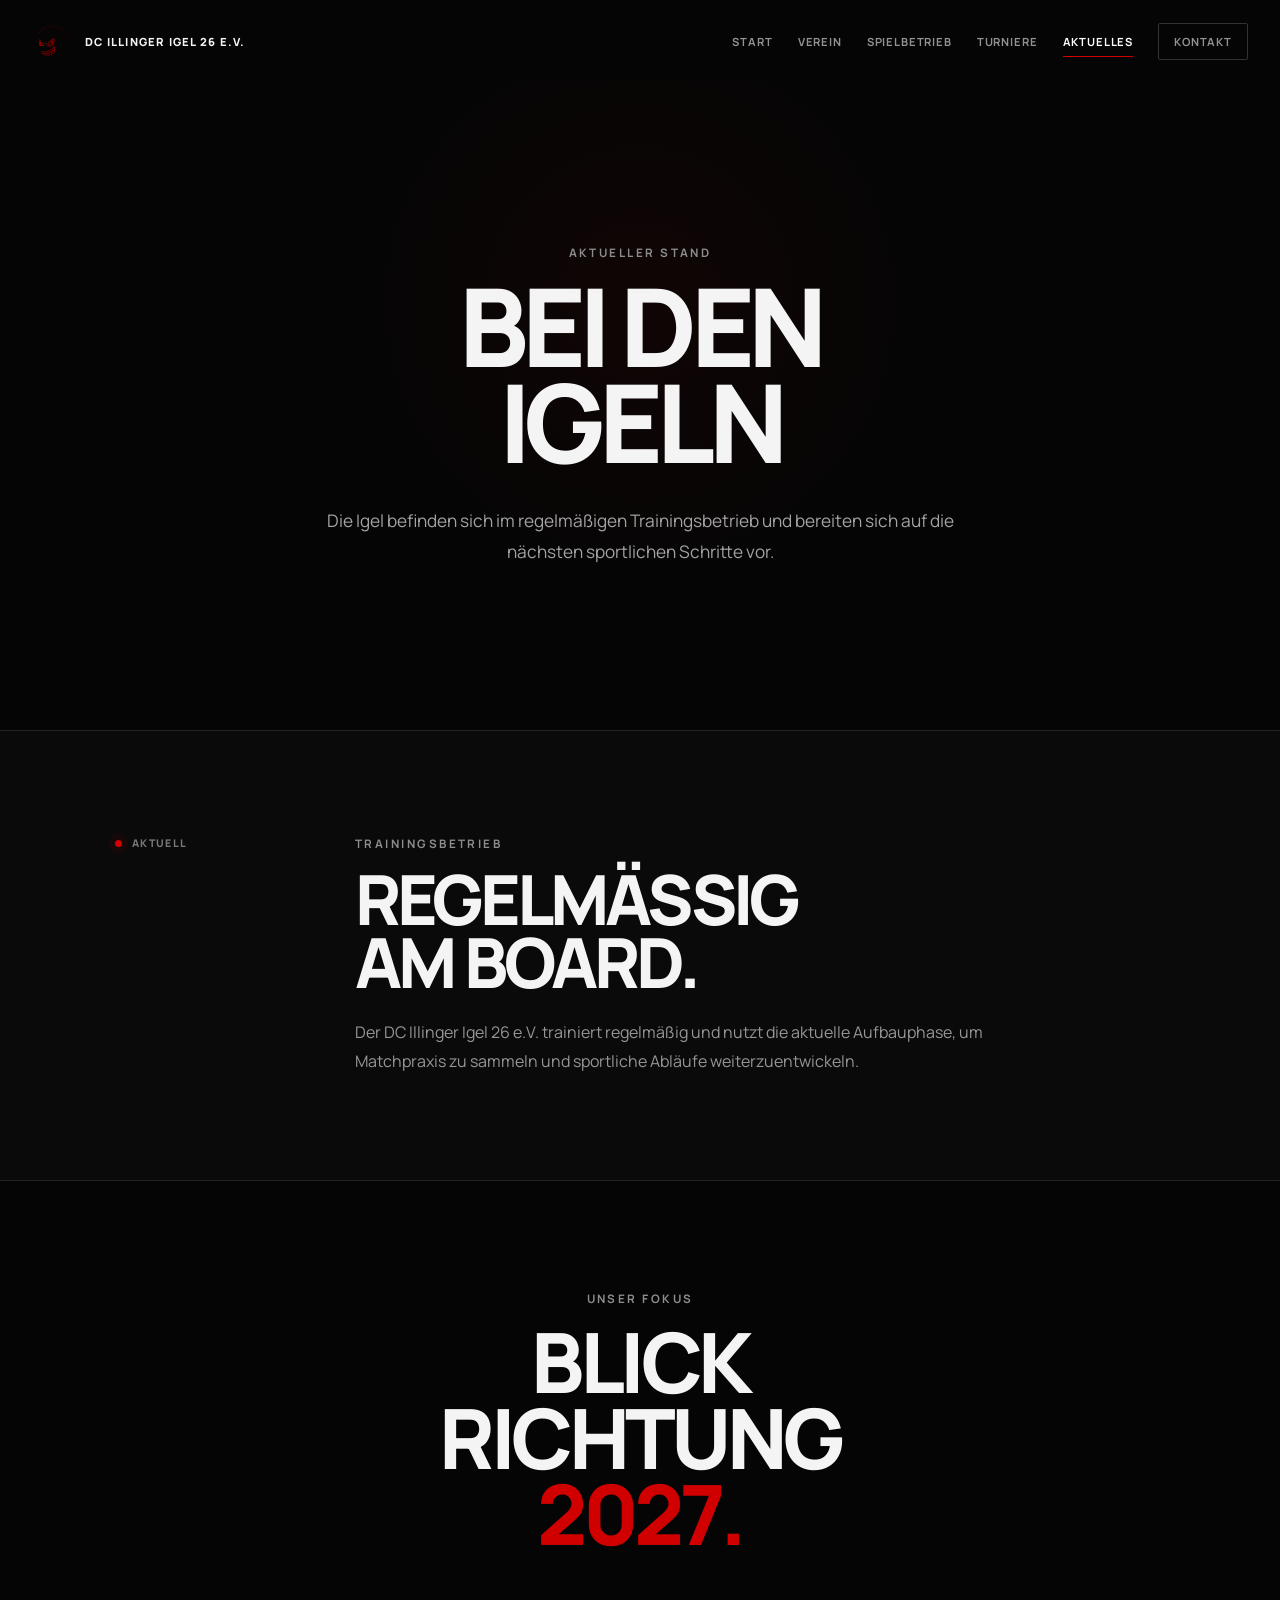
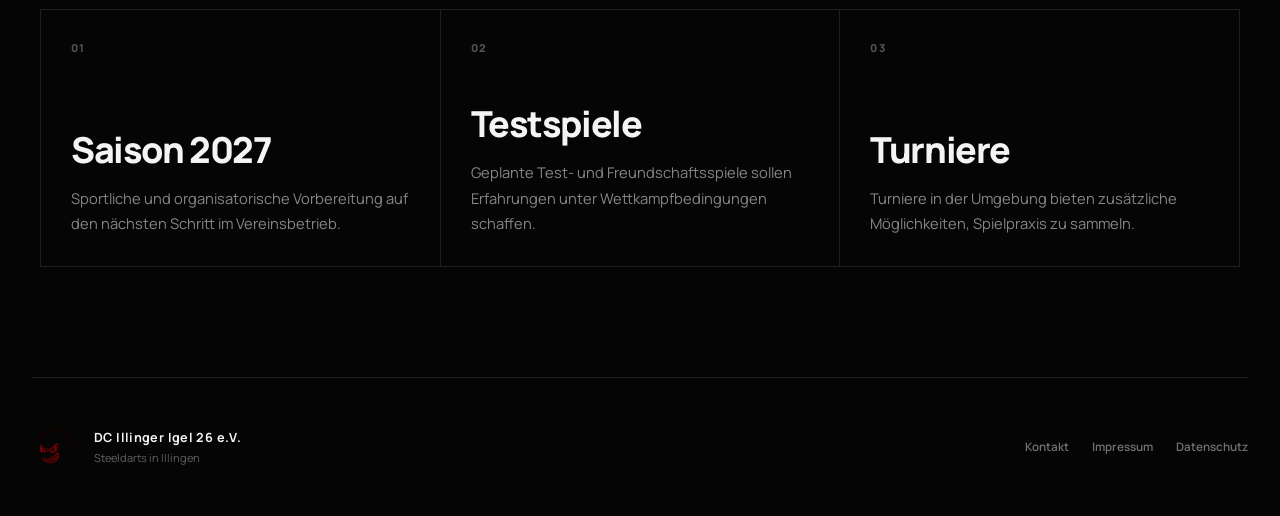
==== commit 7bf97107: "Add files via upload" ====
--- a/aktuelles.html
+++ b/aktuelles.html
@@ -1,48 +1,26 @@
 <!DOCTYPE html>
 <html lang="de">
-
 <head>
     <meta charset="UTF-8">
     <meta name="viewport" content="width=device-width, initial-scale=1.0">
-
     <title>Aktuelles | DC Illinger Igel 26 e.V.</title>
-
-    <meta name="description"
-        content="Aktuelles vom DC Illinger Igel 26 e.V.: regelmäßiger Trainingsbetrieb, Vorbereitung auf die Saison 2027, Testspiele und Turniere in der Region.">
-
+    <meta name="description" content="Aktuelles vom DC Illinger Igel 26 e.V.: regelmäßiger Trainingsbetrieb, Vorbereitung auf 2027, Testspiele und Turniere in der Umgebung.">
     <meta name="theme-color" content="#050505">
 
     <link rel="preconnect" href="https://fonts.googleapis.com">
     <link rel="preconnect" href="https://fonts.gstatic.com" crossorigin>
-
-    <link
-        href="https://fonts.googleapis.com/css2?family=Manrope:wght@300;400;500;600;700;800&display=swap"
-        rel="stylesheet">
-
+    <link href="https://fonts.googleapis.com/css2?family=Manrope:wght@300;400;500;600;700;800&display=swap"
+          rel="stylesheet">
     <link rel="stylesheet" href="style.css">
 </head>
 
 <body data-page="aktuelles">
-
-    <!-- =====================================================
-         HEADER
-    ====================================================== -->
-
-    <header class="site-header">
-
+<header class="site-header">
         <div class="header-inner">
-
-            <a class="header-brand"
-                href="index.html"
-                aria-label="DC Illinger Igel 26 e.V. – Startseite">
-
-                <img
-                    src="img/igel.svg"
-                    alt=""
-                    class="header-logo">
-
+            <a class="header-brand" href="index.html"
+               aria-label="DC Illinger Igel 26 e.V. – Startseite">
+                <img src="img/igel.svg" alt="" class="header-logo">
                 <span>DC ILLINGER IGEL 26 E.V.</span>
-
             </a>
 
             <nav class="site-nav" aria-label="Hauptnavigation">
@@ -51,27 +29,19 @@
                 <a href="spielbetrieb.html" data-page="spielbetrieb">Spielbetrieb</a>
                 <a href="turniere.html" data-page="turniere">Turniere</a>
                 <a href="aktuelles.html" data-page="aktuelles">Aktuelles</a>
-                <a href="kontakt.html"
-                    class="nav-contact"
-                    data-page="kontakt">Kontakt</a>
+                <a href="kontakt.html" class="nav-contact" data-page="kontakt">Kontakt</a>
             </nav>
 
-            <button class="menu-toggle"
-                type="button"
-                aria-label="Menü öffnen"
-                aria-expanded="false"
-                aria-controls="mobile-navigation">
-
+            <button class="menu-toggle" type="button"
+                    aria-label="Menü öffnen"
+                    aria-expanded="false"
+                    aria-controls="mobile-navigation">
                 <span></span>
                 <span></span>
-
             </button>
-
         </div>
 
-
         <div class="mobile-navigation" id="mobile-navigation">
-
             <nav aria-label="Mobile Hauptnavigation">
                 <a href="index.html" data-page="start">Start</a>
                 <a href="verein.html" data-page="verein">Verein</a>
@@ -80,326 +50,83 @@
                 <a href="aktuelles.html" data-page="aktuelles">Aktuelles</a>
                 <a href="kontakt.html" data-page="kontakt">Kontakt</a>
             </nav>
-
         </div>
-
     </header>
 
 
     <main class="subpage-main">
-
-        <!-- =====================================================
-             HERO
-        ====================================================== -->
-
-        <section class="subpage-hero subpage-hero-large">
-
+        <section class="subpage-hero">
             <div class="content visible">
-
-                <p class="small">
-                    Aktueller Stand
+                <p class="small">Aktueller Stand</p>
+                <h1>BEI DEN<br>IGELN</h1>
+                <p class="section-copy">
+                    Die Igel befinden sich im regelmäßigen Trainingsbetrieb
+                    und bereiten sich auf die nächsten sportlichen Schritte vor.
                 </p>
-
-                <h1>
-                    BEI DEN<br>
-                    IGELN
-                </h1>
-
-                <p class="section-copy">
-                    Die Igel sind im regelmäßigen Trainingsbetrieb
-                    und bereiten sich Schritt für Schritt auf den
-                    nächsten sportlichen Abschnitt vor.
-                </p>
-
             </div>
-
         </section>
 
+        <section class="status-section">
+            <div class="status-inner">
+                <div class="status-label"><span></span>AKTUELL</div>
 
-        <!-- =====================================================
-             STATUS
-        ====================================================== -->
-
-        <section class="current-status-section">
-
-            <div class="current-status-inner">
-
-                <div class="current-status-label">
-                    <span class="status-pulse"></span>
-                    Aktuell
+                <div class="status-content">
+                    <p class="small">Trainingsbetrieb</p>
+                    <h2>REGELMÄSSIG<br>AM BOARD.</h2>
+                    <p>
+                        Der DC Illinger Igel 26 e.V. trainiert regelmäßig
+                        und nutzt die aktuelle Aufbauphase, um Matchpraxis
+                        zu sammeln und sportliche Abläufe weiterzuentwickeln.
+                    </p>
                 </div>
-
-                <div class="current-status-copy">
-
-                    <p class="small">
-                        Trainingsbetrieb
-                    </p>
-
-                    <h2>
-                        REGELMÄSSIG<br>
-                        AM BOARD.
-                    </h2>
-
-                    <p>
-                        Der DC Illinger Igel 26 e.V. befindet sich aktuell
-                        im regelmäßigen Trainingsbetrieb. Gemeinsam sammeln
-                        wir Matchpraxis, arbeiten an unserem Spiel und
-                        entwickeln die sportlichen Abläufe im Verein weiter.
-                    </p>
-
-                    <p>
-                        Dabei geht es nicht nur um das einzelne Ergebnis,
-                        sondern darum, als Gruppe Spielpraxis aufzubauen,
-                        verschiedene Spielsituationen zu trainieren und
-                        sich gemeinsam auf den kommenden Wettkampfbetrieb
-                        vorzubereiten.
-                    </p>
-
-                </div>
-
             </div>
-
         </section>
 
-
-        <!-- =====================================================
-             FOKUS 2027
-        ====================================================== -->
-
-        <section class="panel focus-panel">
-
+        <section class="panel">
             <div class="content content-wide">
-
-                <p class="small">
-                    Unser Fokus
-                </p>
-
-                <h2>
-                    BLICK<br>
-                    RICHTUNG<br>
-                    <span class="accent">2027.</span>
-                </h2>
+                <p class="small">Unser Fokus</p>
+                <h2>BLICK<br>RICHTUNG<br><span class="accent">2027.</span></h2>
 
                 <div class="focus-grid">
-
-                    <article class="focus-card">
-
-                        <span class="focus-number">
-                            01
-                        </span>
-
-                        <h3>
-                            Saison 2027
-                        </h3>
-
+                    <article class="info-card">
+                        <span>01</span>
+                        <h3>Saison 2027</h3>
                         <p>
-                            Unser Ziel ist es, die Mannschaft sportlich
-                            und organisatorisch auf den Einstieg in einen
-                            regelmäßigen Ligabetrieb vorzubereiten.
+                            Sportliche und organisatorische Vorbereitung
+                            auf den nächsten Schritt im Vereinsbetrieb.
                         </p>
-
                     </article>
 
-
-                    <article class="focus-card">
-
-                        <span class="focus-number">
-                            02
-                        </span>
-
-                        <h3>
-                            Testspiele
-                        </h3>
-
+                    <article class="info-card">
+                        <span>02</span>
+                        <h3>Testspiele</h3>
                         <p>
-                            Freundschafts- und Testspiele sollen uns helfen,
-                            unter Wettkampfbedingungen Erfahrungen zu sammeln
-                            und Abläufe als Mannschaft weiterzuentwickeln.
+                            Geplante Test- und Freundschaftsspiele sollen
+                            Erfahrungen unter Wettkampfbedingungen schaffen.
                         </p>
-
                     </article>
 
-
-                    <article class="focus-card">
-
-                        <span class="focus-number">
-                            03
-                        </span>
-
-                        <h3>
-                            Turniere
-                        </h3>
-
+                    <article class="info-card">
+                        <span>03</span>
+                        <h3>Turniere</h3>
                         <p>
-                            Zusätzlich möchten wir regelmäßig Turniere
-                            in Illingen und der Umgebung besuchen, um
-                            Spielpraxis zu sammeln und uns mit anderen
-                            Dartspielerinnen und Dartspielern zu messen.
+                            Turniere in der Umgebung bieten zusätzliche
+                            Möglichkeiten, Spielpraxis zu sammeln.
                         </p>
-
                     </article>
-
                 </div>
-
             </div>
-
         </section>
-
-
-        <!-- =====================================================
-             NÄCHSTE SCHRITTE
-        ====================================================== -->
-
-        <section class="next-steps-section">
-
-            <div class="next-steps-inner">
-
-                <div class="next-steps-heading">
-
-                    <p class="small">
-                        Die nächsten Schritte
-                    </p>
-
-                    <h2>
-                        TRAINING.<br>
-                        TESTSPIELE.<br>
-                        <span class="accent">SAISON.</span>
-                    </h2>
-
-                </div>
-
-
-                <div class="next-steps-list">
-
-                    <div class="next-step-item">
-
-                        <span class="next-step-status">
-                            Läuft
-                        </span>
-
-                        <div>
-                            <h3>
-                                Regelmäßiger Trainingsbetrieb
-                            </h3>
-
-                            <p>
-                                Gemeinsam trainieren, Matches spielen
-                                und kontinuierlich Spielpraxis aufbauen.
-                            </p>
-                        </div>
-
-                    </div>
-
-
-                    <div class="next-step-item">
-
-                        <span class="next-step-status">
-                            Geplant
-                        </span>
-
-                        <div>
-                            <h3>
-                                Testspiele
-                            </h3>
-
-                            <p>
-                                Erste Vergleiche mit anderen Mannschaften
-                                und Vereinen unter Wettkampfbedingungen.
-                            </p>
-                        </div>
-
-                    </div>
-
-
-                    <div class="next-step-item">
-
-                        <span class="next-step-status">
-                            Ziel
-                        </span>
-
-                        <div>
-                            <h3>
-                                Vorbereitung auf 2027
-                            </h3>
-
-                            <p>
-                                Sportliche und organisatorische Vorbereitung
-                                auf den nächsten Schritt in Richtung
-                                regulärer Saison- und Ligabetrieb.
-                            </p>
-                        </div>
-
-                    </div>
-
-                </div>
-
-            </div>
-
-        </section>
-
-
-        <!-- =====================================================
-             WEITER
-        ====================================================== -->
-
-        <section class="panel current-more-panel">
-
-            <div class="content">
-
-                <p class="small">
-                    Mehr erfahren
-                </p>
-
-                <h2>
-                    WAS BEI<br>
-                    UNS <span class="accent">LÄUFT.</span>
-                </h2>
-
-                <p class="section-copy">
-                    Mehr über unseren sportlichen Weg und unsere
-                    eigenen Veranstaltungen findest du auf den
-                    Seiten Spielbetrieb und Turniere.
-                </p>
-
-                <div class="hero-actions">
-
-                    <a class="button button-primary"
-                        href="spielbetrieb.html">
-                        Spielbetrieb
-                    </a>
-
-                    <a class="button button-secondary"
-                        href="turniere.html">
-                        Turniere
-                    </a>
-
-                </div>
-
-            </div>
-
-        </section>
-
     </main>
 
 
-    <!-- =====================================================
-         FOOTER
-    ====================================================== -->
-
-    <footer>
-
+<footer>
         <div class="footer-brand">
-
-            <img
-                src="img/igel.svg"
-                alt="DC Illinger Igel Logo"
-                class="footer-logo">
-
+            <img src="img/igel.svg" alt="" class="footer-logo">
             <div>
                 <strong>DC Illinger Igel 26 e.V.</strong>
                 <span>Steeldarts in Illingen</span>
             </div>
-
         </div>
 
         <nav aria-label="Rechtliche Navigation">
@@ -407,12 +134,8 @@
             <a href="impressum.html">Impressum</a>
             <a href="datenschutz.html">Datenschutz</a>
         </nav>
-
     </footer>
 
-
     <script src="script.js"></script>
-
 </body>
-
 </html>
--- a/style.css
+++ b/style.css
@@ -1,6 +1,6 @@
 /* ======================================================
    DC Illinger Igel 26 e.V.
-   style.css
+   Clean consolidated stylesheet
 ====================================================== */
 
 :root {
@@ -8,19 +8,15 @@
     --bg-soft: #0a0a0a;
     --text: #f4f4f4;
     --muted: #8d8d8d;
-    --line: rgba(255, 255, 255, 0.10);
-    --header-bg: rgba(5, 5, 5, 0.78);
-
+    --copy: #a3a3a3;
+    --line: rgba(255,255,255,0.10);
     --red: #b50000;
     --red-bright: #d00000;
-
-    --max-width: 1320px;
-}
-
-
-/* ======================================================
-   RESET
-====================================================== */
+    --max: 1240px;
+    --content: 920px;
+}
+
+/* RESET */
 
 * {
     margin: 0;
@@ -33,10 +29,11 @@
 }
 
 body {
+    min-width: 320px;
+    overflow-x: hidden;
     background: var(--bg);
     color: var(--text);
     font-family: "Manrope", sans-serif;
-    overflow-x: hidden;
     -webkit-font-smoothing: antialiased;
     text-rendering: optimizeLegibility;
 }
@@ -54,10 +51,7 @@
     color: inherit;
 }
 
-
-/* ======================================================
-   HEADER / NAVIGATION
-====================================================== */
+/* HEADER */
 
 .site-header {
     position: fixed;
@@ -65,72 +59,60 @@
     left: 0;
     right: 0;
     z-index: 100;
-
     border-bottom: 1px solid transparent;
-
-    transition:
-        background 0.3s ease,
-        border-color 0.3s ease,
-        backdrop-filter 0.3s ease;
+    transition: background .3s ease, border-color .3s ease, backdrop-filter .3s ease;
 }
 
 .site-header.scrolled,
 .site-header.menu-open {
-    background: var(--header-bg);
+    background: rgba(5,5,5,.84);
     border-color: var(--line);
     backdrop-filter: blur(18px);
     -webkit-backdrop-filter: blur(18px);
 }
 
 .header-inner {
-    width: min(calc(100% - 60px), var(--max-width));
+    width: min(calc(100% - 64px), var(--max));
     height: 82px;
     margin: 0 auto;
-
     display: flex;
     align-items: center;
     justify-content: space-between;
-    gap: 32px;
+    gap: 28px;
 }
 
 .header-brand {
     display: inline-flex;
     align-items: center;
-    gap: 14px;
-
-    color: #fff;
+    gap: 13px;
     text-decoration: none;
-
-    font-size: 0.72rem;
-    font-weight: 800;
-    letter-spacing: 0.12em;
+    font-size: .70rem;
+    font-weight: 800;
+    letter-spacing: .11em;
     white-space: nowrap;
 }
 
 .header-logo {
-    width: 42px;
-    height: 42px;
+    width: 40px;
+    height: 40px;
     object-fit: contain;
 }
 
 .site-nav {
     display: flex;
     align-items: center;
-    gap: 28px;
+    gap: 25px;
 }
 
 .site-nav a {
     position: relative;
-
-    color: #9a9a9a;
+    color: #929292;
     text-decoration: none;
-
-    font-size: 0.72rem;
+    font-size: .70rem;
     font-weight: 700;
-    letter-spacing: 0.08em;
+    letter-spacing: .075em;
     text-transform: uppercase;
-
-    transition: color 0.25s ease;
+    transition: color .25s ease;
 }
 
 .site-nav a:not(.nav-contact)::after {
@@ -141,7 +123,7 @@
     bottom: -8px;
     height: 1px;
     background: var(--red-bright);
-    transition: right 0.25s ease;
+    transition: right .25s ease;
 }
 
 .site-nav a:hover,
@@ -155,8 +137,8 @@
 }
 
 .nav-contact {
-    padding: 11px 16px;
-    border: 1px solid rgba(255,255,255,0.18);
+    padding: 10px 15px;
+    border: 1px solid rgba(255,255,255,.18);
     border-radius: 2px;
 }
 
@@ -169,7 +151,6 @@
     display: none;
     width: 42px;
     height: 42px;
-
     border: 0;
     background: transparent;
     cursor: pointer;
@@ -181,7 +162,7 @@
     height: 1px;
     margin: 7px auto;
     background: #fff;
-    transition: transform 0.25s ease;
+    transition: transform .25s ease;
 }
 
 .menu-toggle[aria-expanded="true"] span:first-child {
@@ -196,131 +177,48 @@
     display: none;
 }
 
-
-/* ======================================================
-   HERO
-====================================================== */
-
-.hero {
-    position: relative;
-
-    min-height: 100svh;
-
-    display: flex;
-    justify-content: center;
-    align-items: center;
-
-    padding: 120px 24px 80px;
-
-    overflow: hidden;
-}
-
-.hero::before {
-    content: "";
-    position: absolute;
-    inset: 0;
-
-    background:
-        radial-gradient(
-            circle at 50% 40%,
-            rgba(150, 0, 0, 0.08),
-            transparent 36%
-        );
-
-    pointer-events: none;
-}
-
-.hero-content {
-    position: relative;
-    z-index: 2;
-
-    display: flex;
-    flex-direction: column;
-    align-items: center;
-
-    text-align: center;
-}
-
-.logo {
-    width: clamp(150px, 17vw, 270px);
-    margin-bottom: 42px;
-
-    transition: transform 0.2s ease-out;
-
-    filter:
-        drop-shadow(0 0 24px rgba(190, 0, 0, 0.08));
-}
-
-.eyebrow,
-.small {
+/* TYPOGRAPHY / SHARED */
+
+.small,
+.eyebrow {
     color: var(--muted);
-
-    font-size: 0.75rem;
+    font-size: .73rem;
     font-weight: 700;
-
-    letter-spacing: 0.22em;
+    letter-spacing: .21em;
     text-transform: uppercase;
 }
 
-.hero h1 {
-    margin-top: 15px;
-
-    font-size: clamp(3rem, 7.2vw, 8rem);
-    font-weight: 800;
-
-    line-height: 0.88;
-    letter-spacing: -0.055em;
-}
-
-.hero-subtitle {
-    margin-top: 30px;
-
-    color: var(--muted);
-
-    font-size: clamp(0.85rem, 1.3vw, 1rem);
-    font-weight: 400;
-
-    letter-spacing: 0.12em;
-    text-transform: uppercase;
-}
-
-.hero-actions {
-    display: flex;
-    justify-content: center;
-    flex-wrap: wrap;
-    gap: 12px;
-
-    margin-top: 38px;
-}
-
-
-/* ======================================================
-   BUTTONS / LINKS
-====================================================== */
+.accent {
+    color: var(--red-bright);
+}
+
+.section-copy {
+    max-width: 700px;
+    margin: 34px auto 0;
+    color: var(--copy);
+    font-size: clamp(1rem, 1.35vw, 1.18rem);
+    line-height: 1.8;
+}
+
+.section-copy strong {
+    color: #fff;
+    font-weight: 600;
+}
 
 .button {
     display: inline-flex;
     align-items: center;
     justify-content: center;
-
-    min-height: 48px;
-    padding: 0 22px;
-
+    min-height: 47px;
+    padding: 0 21px;
     border: 1px solid transparent;
     border-radius: 2px;
-
     text-decoration: none;
     text-transform: uppercase;
-
-    font-size: 0.72rem;
-    font-weight: 800;
-    letter-spacing: 0.12em;
-
-    transition:
-        background 0.25s ease,
-        border-color 0.25s ease,
-        color 0.25s ease,
-        transform 0.25s ease;
+    font-size: .70rem;
+    font-weight: 800;
+    letter-spacing: .11em;
+    transition: transform .25s ease, background .25s ease, border-color .25s ease;
 }
 
 .button:hover {
@@ -330,7 +228,6 @@
 .button-primary {
     background: var(--red);
     border-color: var(--red);
-    color: #fff;
 }
 
 .button-primary:hover {
@@ -339,32 +236,33 @@
 }
 
 .button-secondary {
-    border-color: rgba(255,255,255,0.22);
-    color: #fff;
+    border-color: rgba(255,255,255,.22);
 }
 
 .button-secondary:hover {
     border-color: #fff;
 }
 
+.hero-actions {
+    margin-top: 34px;
+    display: flex;
+    flex-wrap: wrap;
+    justify-content: center;
+    gap: 12px;
+}
+
 .text-link {
     display: inline-block;
-    margin-top: 34px;
-
+    margin-top: 28px;
+    padding-bottom: 4px;
     color: #fff;
     text-decoration: none;
-
-    font-size: 0.76rem;
-    font-weight: 800;
-    letter-spacing: 0.10em;
+    border-bottom: 1px solid rgba(255,255,255,.25);
+    font-size: .72rem;
+    font-weight: 800;
+    letter-spacing: .10em;
     text-transform: uppercase;
-
-    border-bottom: 1px solid rgba(255,255,255,0.25);
-    padding-bottom: 5px;
-
-    transition:
-        color 0.25s ease,
-        border-color 0.25s ease;
+    transition: color .25s ease, border-color .25s ease;
 }
 
 .text-link:hover {
@@ -372,500 +270,619 @@
     border-color: var(--red-bright);
 }
 
-
-/* ======================================================
-   SCROLL INDICATOR
-====================================================== */
+/* HOME HERO */
+
+.hero {
+    position: relative;
+    min-height: 100svh;
+    padding: 130px 32px 90px;
+    display: flex;
+    align-items: center;
+    justify-content: center;
+    overflow: hidden;
+}
+
+.hero::before,
+.subpage-hero::before {
+    content: "";
+    position: absolute;
+    inset: 0;
+    background: radial-gradient(circle at 50% 34%, rgba(155,0,0,.08), transparent 38%);
+    pointer-events: none;
+}
+
+.hero-content {
+    position: relative;
+    z-index: 1;
+    display: flex;
+    flex-direction: column;
+    align-items: center;
+    text-align: center;
+}
+
+.logo {
+    width: clamp(145px, 16vw, 245px);
+    margin-bottom: 38px;
+    filter: drop-shadow(0 0 24px rgba(190,0,0,.08));
+    transition: transform .2s ease-out;
+}
+
+.hero h1 {
+    margin-top: 14px;
+    font-size: clamp(3rem, 7vw, 7.5rem);
+    font-weight: 800;
+    line-height: .89;
+    letter-spacing: -.055em;
+}
+
+.hero-subtitle {
+    margin-top: 27px;
+    color: var(--muted);
+    font-size: clamp(.82rem, 1.2vw, .98rem);
+    letter-spacing: .12em;
+    text-transform: uppercase;
+}
 
 .scroll-indicator {
     position: absolute;
-
     left: 50%;
-    bottom: 36px;
-
+    bottom: 34px;
+    width: 1px;
+    height: 46px;
     transform: translateX(-50%);
-
-    width: 1px;
-    height: 48px;
-
-    background: rgba(255,255,255,0.12);
-
+    background: rgba(255,255,255,.12);
     overflow: hidden;
-
-    transition: opacity 0.5s ease;
+    transition: opacity .4s ease;
 }
 
 .scroll-indicator span {
     position: absolute;
-
-    top: -48px;
+    top: -46px;
     left: 0;
-
     width: 100%;
-    height: 48px;
-
+    height: 46px;
     background: #fff;
-
     animation: scrollLine 2s infinite;
 }
 
 @keyframes scrollLine {
-    0% {
-        transform: translateY(0);
-        opacity: 0;
-    }
-
-    25% {
-        opacity: 1;
-    }
-
-    100% {
-        transform: translateY(96px);
-        opacity: 0;
-    }
-}
-
-
-/* ======================================================
-   PANELS
-====================================================== */
+    0% { transform: translateY(0); opacity: 0; }
+    25% { opacity: 1; }
+    100% { transform: translateY(92px); opacity: 0; }
+}
+
+/* PANELS */
 
 .panel {
-    min-height: 92vh;
-
+    min-height: 82vh;
+    padding: 110px 40px;
     display: flex;
     align-items: center;
     justify-content: center;
-
-    padding: 120px 30px;
-
-    transform-origin: center;
-}
-
-.panel:nth-of-type(even) {
+}
+
+.panel-soft {
     background: var(--bg-soft);
 }
 
 .content {
-    width: min(90%, 920px);
-
+    width: min(100%, var(--content));
+    margin: 0 auto;
     text-align: center;
-
     opacity: 0;
-    transform: translateY(42px);
-
-    transition:
-        opacity 1s ease,
-        transform 1s cubic-bezier(0.16, 1, 0.3, 1);
+    transform: translateY(30px);
+    transition: opacity .8s ease, transform .8s cubic-bezier(.16,1,.3,1);
 }
 
 .content.visible {
     opacity: 1;
-    transform: translateY(0);
+    transform: none;
 }
 
 .content-wide {
-    width: min(92%, var(--max-width));
+    width: min(100%, var(--max));
 }
 
 .content h2 {
-    margin-top: 18px;
-
-    font-size: clamp(3.1rem, 7vw, 7.7rem);
-    font-weight: 800;
-
-    line-height: 0.9;
-    letter-spacing: -0.055em;
-}
-
-.accent {
+    margin-top: 17px;
+    font-size: clamp(3rem, 6.5vw, 7rem);
+    font-weight: 800;
+    line-height: .91;
+    letter-spacing: -.055em;
+}
+
+.big-year {
+    margin-top: 36px;
     color: var(--red-bright);
-}
-
-.section-copy {
-    max-width: 690px;
-
-    margin: 42px auto 0;
-
-    color: #a7a7a7;
-
-    font-size: clamp(1rem, 1.5vw, 1.25rem);
-
-    line-height: 1.8;
-}
-
-
-/* ======================================================
-   2026
-====================================================== */
-
-.big-year {
-    margin-top: 40px;
-
-    color: var(--red-bright);
-
-    font-size: clamp(5rem, 15vw, 14rem);
-    font-weight: 800;
-
-    line-height: 0.8;
-    letter-spacing: -0.07em;
-}
-
-
-/* ======================================================
-   ABOUT
-====================================================== */
-
-.about-panel {
-    min-height: 100vh;
-}
-
-.about-grid {
+    font-size: clamp(5rem, 14vw, 12rem);
+    font-weight: 800;
+    line-height: .82;
+    letter-spacing: -.07em;
+}
+
+/* OVERVIEW */
+
+.overview-panel {
+    min-height: auto;
+}
+
+.overview-grid {
+    margin-top: 46px;
     display: grid;
-    grid-template-columns: repeat(2, minmax(0, 1fr));
-
-    gap: 80px;
-
-    max-width: 1000px;
-    margin: 75px auto 0;
-
-    text-align: left;
-}
-
-.about-grid p {
-    color: #a7a7a7;
-
-    font-size: clamp(1rem, 1.35vw, 1.2rem);
-    line-height: 1.8;
-}
-
-.about-grid strong {
-    color: var(--text);
-    font-weight: 600;
-}
-
-
-/* ======================================================
-   PHOTO SECTIONS
-====================================================== */
-
-.photo-section {
-    padding: 0 30px 80px;
-}
-
-.photo-wrap {
-    width: min(100%, 1500px);
-    margin: 0 auto;
-
-    overflow: hidden;
-    border-radius: 3px;
-}
-
-.photo-wrap img {
-    width: 100%;
-    height: min(75vh, 850px);
-
-    object-fit: cover;
-
-    filter:
-        saturate(0.85)
-        contrast(1.04);
-
-    transition:
-        transform 1.4s cubic-bezier(0.16, 1, 0.3, 1),
-        filter 0.8s ease;
-}
-
-.photo-wrap:hover img {
-    transform: scale(1.015);
-
-    filter:
-        saturate(1)
-        contrast(1.03);
-}
-
-
-/* ======================================================
-   GALLERY
-====================================================== */
-
-.gallery-section {
-    width: 100%;
-    padding: 30px;
-    background: var(--bg);
-}
-
-.gallery-grid {
-    width: min(100%, 1500px);
-    margin: 0 auto;
-
-    display: grid;
-    grid-template-columns: repeat(2, 1fr);
-    gap: 14px;
-}
-
-.gallery-item {
-    position: relative;
-
-    height: clamp(320px, 40vw, 650px);
-
-    overflow: hidden;
-    background: #111;
-}
-
-.gallery-item-wide {
-    grid-column: 1 / -1;
-    height: clamp(420px, 52vw, 780px);
-}
-
-.gallery-item img {
-    width: 100%;
-    height: 100%;
-
-    object-fit: cover;
-
-    filter:
-        saturate(0.88)
-        contrast(1.04);
-
-    transition:
-        transform 1.3s cubic-bezier(0.16, 1, 0.3, 1),
-        filter 0.8s ease;
-}
-
-.gallery-item:hover img {
-    transform: scale(1.025);
-
-    filter:
-        saturate(1)
-        contrast(1.02);
-}
-
-
-/* ======================================================
-   PAGE LINK GRID
-====================================================== */
-
-.link-panel {
-    min-height: auto;
-}
-
-.page-link-grid {
-    display: grid;
-    grid-template-columns: repeat(2, minmax(0, 1fr));
-
-    margin-top: 50px;
+    grid-template-columns: repeat(2, minmax(0,1fr));
     border-top: 1px solid var(--line);
     border-left: 1px solid var(--line);
 }
 
-.page-link-card {
-    min-height: 250px;
-    padding: 36px;
-
+.overview-card,
+.info-card {
+    min-height: 245px;
+    padding: 30px;
     display: flex;
     flex-direction: column;
     align-items: flex-start;
-    justify-content: flex-end;
-
     text-align: left;
-    text-decoration: none;
-
     border-right: 1px solid var(--line);
     border-bottom: 1px solid var(--line);
-
-    transition:
-        background 0.3s ease,
-        transform 0.3s ease;
-}
-
-.page-link-card:hover {
-    background: rgba(255,255,255,0.025);
-}
-
-.page-link-number {
+}
+
+.overview-card {
+    text-decoration: none;
+    transition: background .25s ease;
+}
+
+.overview-card:hover {
+    background: rgba(255,255,255,.022);
+}
+
+.overview-card > span,
+.info-card > span {
     margin-bottom: auto;
-
-    color: #555;
-
-    font-size: 0.7rem;
-    font-weight: 800;
-    letter-spacing: 0.14em;
-}
-
-.page-link-title {
-    font-size: clamp(1.8rem, 3vw, 3rem);
-    font-weight: 800;
-    letter-spacing: -0.04em;
-    text-transform: uppercase;
-}
-
-.page-link-copy {
-    margin-top: 10px;
-
-    color: #777;
-    font-size: 0.88rem;
-    line-height: 1.6;
-}
-
-
-/* ======================================================
-   MISSION
-====================================================== */
-
-.mission-panel {
-    min-height: 95vh;
-}
-
-
-/* ======================================================
-   CONTACT
-====================================================== */
-
-.contact-panel {
+    color: #545454;
+    font-size: .68rem;
+    font-weight: 800;
+    letter-spacing: .12em;
+}
+
+.overview-card h3,
+.info-card h3 {
+    margin-top: 44px;
+    font-size: clamp(1.65rem, 2.8vw, 2.5rem);
+    font-weight: 800;
+    letter-spacing: -.04em;
+}
+
+.overview-card p,
+.info-card p {
+    margin-top: 12px;
+    color: #868686;
+    font-size: .92rem;
+    line-height: 1.7;
+}
+
+.mail-link,
+.contact-mail {
+    display: inline-block;
+    margin-top: 30px;
+    padding-bottom: 5px;
+    color: #fff;
+    text-decoration: none;
+    border-bottom: 1px solid rgba(255,255,255,.28);
+    font-size: clamp(1rem, 1.8vw, 1.3rem);
+    font-weight: 700;
+    transition: color .25s ease, border-color .25s ease;
+}
+
+.mail-link:hover,
+.contact-mail:hover {
+    color: var(--red-bright);
+    border-color: var(--red-bright);
+}
+
+/* SUBPAGE HERO */
+
+.subpage-main {
+    padding-top: 82px;
+}
+
+.subpage-hero {
+    position: relative;
+    min-height: 72vh;
+    padding: 110px 40px;
+    display: flex;
+    align-items: center;
+    justify-content: center;
+    overflow: hidden;
+}
+
+.subpage-hero .content {
+    position: relative;
+    z-index: 1;
+    width: min(100%, 1050px);
+}
+
+.subpage-hero h1 {
+    margin-top: 17px;
+    font-size: clamp(3.6rem, 8.5vw, 8rem);
+    font-weight: 800;
+    line-height: .89;
+    letter-spacing: -.06em;
+}
+
+/* VEREIN */
+
+.timeline {
+    max-width: 980px;
+    margin: 62px auto 0;
+}
+
+.timeline-item {
+    display: grid;
+    grid-template-columns: 180px minmax(0,1fr);
+    gap: 60px;
+    padding: 34px 0;
+    text-align: left;
     border-top: 1px solid var(--line);
 }
 
-.contact-grid {
-    display: grid;
-    grid-template-columns: repeat(3, minmax(0, 1fr));
-
-    gap: 50px;
-
-    margin-top: 80px;
-    text-align: left;
-}
-
-.contact-block {
-    padding-top: 22px;
-    border-top: 1px solid var(--line);
-}
-
-.contact-label {
-    display: block;
-    margin-bottom: 20px;
-
-    color: #666;
-
-    font-size: 0.7rem;
-    font-weight: 700;
-
-    letter-spacing: 0.18em;
-    text-transform: uppercase;
-}
-
-.contact-block p {
-    color: #b2b2b2;
+.timeline-item:last-child {
+    border-bottom: 1px solid var(--line);
+}
+
+.timeline-year {
+    font-size: clamp(3.3rem, 6vw, 5.8rem);
+    font-weight: 800;
+    line-height: .9;
+    letter-spacing: -.06em;
+}
+
+.timeline-item h3 {
+    font-size: clamp(1.7rem, 2.8vw, 2.5rem);
+    font-weight: 800;
+    letter-spacing: -.04em;
+}
+
+.timeline-item p {
+    margin-top: 17px;
+    color: #969696;
     font-size: 1rem;
     line-height: 1.8;
 }
 
-.contact-block a {
+.values-grid,
+.focus-grid {
+    margin-top: 58px;
+    display: grid;
+    grid-template-columns: repeat(2, minmax(0,1fr));
+    border-top: 1px solid var(--line);
+    border-left: 1px solid var(--line);
+}
+
+.focus-grid {
+    grid-template-columns: repeat(3, minmax(0,1fr));
+}
+
+.official-note-section {
+    padding: 48px 40px 90px;
+}
+
+.official-note {
+    width: min(100%, 920px);
+    margin: 0 auto;
+    padding-top: 25px;
+    border-top: 1px solid var(--line);
+}
+
+.official-note p {
+    color: #707070;
+    font-size: .80rem;
+    line-height: 1.75;
+}
+
+.official-note strong {
+    color: #9e9e9e;
+}
+
+.official-note a {
+    color: #aaa;
+}
+
+/* SPIELBETRIEB */
+
+.two-column-copy {
+    max-width: 980px;
+    margin: 58px auto 0;
+    display: grid;
+    grid-template-columns: repeat(2, minmax(0,1fr));
+    gap: 60px;
+    text-align: left;
+}
+
+.two-column-copy p {
+    color: #989898;
+    font-size: 1rem;
+    line-height: 1.8;
+}
+
+.roadmap-section,
+.status-section {
+    padding: 105px 40px;
+    background: var(--bg-soft);
+    border-top: 1px solid var(--line);
+    border-bottom: 1px solid var(--line);
+}
+
+.roadmap-inner {
+    width: min(100%, 1120px);
+    margin: 0 auto;
+    display: grid;
+    grid-template-columns: minmax(290px,.78fr) minmax(0,1.22fr);
+    gap: 90px;
+}
+
+.roadmap-title h2 {
+    margin-top: 17px;
+    font-size: clamp(3rem, 5.4vw, 5.5rem);
+    font-weight: 800;
+    line-height: .91;
+    letter-spacing: -.055em;
+}
+
+.roadmap-list {
+    border-top: 1px solid var(--line);
+}
+
+.roadmap-item {
+    display: grid;
+    grid-template-columns: 50px minmax(0,1fr);
+    gap: 22px;
+    padding: 31px 0;
+    border-bottom: 1px solid var(--line);
+}
+
+.roadmap-no {
+    padding-top: 4px;
+    color: #555;
+    font-size: .68rem;
+    font-weight: 800;
+    letter-spacing: .10em;
+}
+
+.roadmap-status {
+    display: block;
+    margin-bottom: 9px;
+    color: #626262;
+    font-size: .63rem;
+    font-weight: 800;
+    letter-spacing: .12em;
+    text-transform: uppercase;
+}
+
+.roadmap-item.current .roadmap-status {
+    color: var(--red-bright);
+}
+
+.roadmap-item h3 {
+    font-size: clamp(1.45rem, 2.3vw, 2rem);
+    font-weight: 800;
+    letter-spacing: -.035em;
+}
+
+.roadmap-item p {
+    margin-top: 12px;
+    color: #888;
+    font-size: .93rem;
+    line-height: 1.72;
+}
+
+/* TURNIERE */
+
+.event-section {
+    padding: 100px 40px;
+    border-top: 1px solid var(--line);
+}
+
+.event-section-soft {
+    background: var(--bg-soft);
+}
+
+.event-inner {
+    width: min(100%, 1050px);
+    margin: 0 auto;
+    display: grid;
+    grid-template-columns: 220px minmax(0,1fr);
+    gap: 75px;
+}
+
+.event-meta {
+    padding-top: 4px;
+}
+
+.event-status {
+    display: inline-block;
+    padding: 8px 10px;
+    border: 1px solid var(--line);
+    color: #777;
+    font-size: .61rem;
+    font-weight: 800;
+    letter-spacing: .11em;
+}
+
+.event-season {
+    margin-top: 18px;
+    color: #555;
+    font-size: .69rem;
+    font-weight: 800;
+    letter-spacing: .13em;
+}
+
+.event-content {
+    max-width: 700px;
+}
+
+.event-content h2 {
+    margin-top: 15px;
+    font-size: clamp(3.1rem, 5.5vw, 5.6rem);
+    font-weight: 800;
+    line-height: .9;
+    letter-spacing: -.055em;
+}
+
+.event-lead {
+    margin-top: 28px !important;
+    color: #ddd !important;
+    font-size: 1.08rem !important;
+    font-weight: 600;
+}
+
+.event-content > p:not(.small) {
+    margin-top: 20px;
+    color: #969696;
+    font-size: .98rem;
+    line-height: 1.8;
+}
+
+.event-content strong {
     color: #fff;
-    text-decoration: none;
-
-    border-bottom: 1px solid rgba(255, 255, 255, 0.3);
-
-    transition:
-        color 0.25s ease,
-        border-color 0.25s ease;
-}
-
-.contact-block a:hover {
-    color: var(--red-bright);
-    border-color: var(--red-bright);
-}
-
-.official-site-note {
-    max-width: 700px;
-    margin: 55px auto 0;
-
-    color: #747474;
-    font-size: 0.82rem;
-    line-height: 1.7;
-}
-
-.official-site-note strong {
-    color: #aaa;
-}
-
-.contact-button {
-    margin-top: 28px;
-}
-
-
-/* ======================================================
-   SUBPAGES
-====================================================== */
-
-.subpage-main {
-    padding-top: 82px;
-}
-
-.subpage-hero {
-    min-height: 70vh;
-
+}
+
+.event-facts {
+    max-width: 560px;
+    margin-top: 34px;
+    display: grid;
+    grid-template-columns: repeat(2, minmax(0,1fr));
+    border-top: 1px solid var(--line);
+    border-left: 1px solid var(--line);
+}
+
+.event-facts div {
+    min-height: 95px;
+    padding: 19px;
+    display: flex;
+    flex-direction: column;
+    justify-content: space-between;
+    gap: 12px;
+    border-right: 1px solid var(--line);
+    border-bottom: 1px solid var(--line);
+}
+
+.event-facts span {
+    color: #5e5e5e;
+    font-size: .62rem;
+    font-weight: 800;
+    letter-spacing: .12em;
+    text-transform: uppercase;
+}
+
+.event-facts strong {
+    color: #cfcfcf;
+    font-size: .9rem;
+}
+
+/* AKTUELLES */
+
+.status-inner {
+    width: min(100%, 1050px);
+    margin: 0 auto;
+    display: grid;
+    grid-template-columns: 170px minmax(0,1fr);
+    gap: 70px;
+}
+
+.status-label {
+    height: fit-content;
     display: flex;
     align-items: center;
-    justify-content: center;
-
-    padding: 100px 30px;
-
-    background:
-        radial-gradient(
-            circle at 50% 20%,
-            rgba(150, 0, 0, 0.08),
-            transparent 40%
-        );
-}
-
-.subpage-hero .content {
-    width: min(92%, 1100px);
-}
-
-.subpage-hero h1 {
-    margin-top: 20px;
-
-    font-size: clamp(3.5rem, 9vw, 9rem);
-    font-weight: 800;
-
-    line-height: 0.88;
-    letter-spacing: -0.06em;
-}
-
-.placeholder-panel {
-    min-height: 72vh;
-}
-
-
-/* ======================================================
-   FOOTER
-====================================================== */
+    gap: 10px;
+    color: #777;
+    font-size: .66rem;
+    font-weight: 800;
+    letter-spacing: .13em;
+}
+
+.status-label span {
+    width: 7px;
+    height: 7px;
+    border-radius: 50%;
+    background: var(--red-bright);
+    box-shadow: 0 0 0 6px rgba(208,0,0,.07);
+}
+
+.status-content {
+    max-width: 680px;
+}
+
+.status-content h2 {
+    margin-top: 16px;
+    font-size: clamp(3rem, 5.4vw, 5.5rem);
+    font-weight: 800;
+    line-height: .91;
+    letter-spacing: -.055em;
+}
+
+.status-content > p:not(.small) {
+    margin-top: 24px;
+    color: #969696;
+    font-size: 1rem;
+    line-height: 1.8;
+}
+
+/* CONTACT */
+
+.contact-page-hero {
+    min-height: 68vh;
+}
+
+.contact-simple-section {
+    padding: 65px 40px 100px;
+}
+
+.contact-simple-inner {
+    width: min(100%, 760px);
+    margin: 0 auto;
+    padding-top: 28px;
+    display: grid;
+    grid-template-columns: repeat(2, minmax(0,1fr));
+    gap: 50px;
+    border-top: 1px solid var(--line);
+}
+
+.contact-simple-inner p {
+    color: #7e7e7e;
+    font-size: .9rem;
+    line-height: 1.75;
+}
+
+.contact-simple-inner strong {
+    color: #b7b7b7;
+}
+
+.contact-simple-inner a {
+    color: #b0b0b0;
+}
+
+/* FOOTER */
 
 footer {
-    width: min(calc(100% - 60px), var(--max-width));
+    width: min(calc(100% - 64px), var(--max));
     margin: 0 auto;
-
-    padding: 50px 0;
-
+    padding: 46px 0;
     display: flex;
     align-items: center;
     justify-content: space-between;
-
     gap: 30px;
-
     border-top: 1px solid var(--line);
 }
 
 .footer-brand {
     display: flex;
     align-items: center;
-    gap: 18px;
+    gap: 16px;
 }
 
 .footer-logo {
-    width: 50px;
-    height: 50px;
+    width: 46px;
+    height: 46px;
     object-fit: contain;
 }
 
@@ -876,68 +893,35 @@
 }
 
 .footer-brand strong {
-    font-size: 0.82rem;
-    letter-spacing: 0.04em;
+    font-size: .79rem;
+    letter-spacing: .03em;
 }
 
 .footer-brand span {
-    color: #666;
-    font-size: 0.72rem;
+    color: #626262;
+    font-size: .69rem;
 }
 
 footer nav {
     display: flex;
-    gap: 26px;
+    gap: 23px;
 }
 
 footer nav a {
-    color: #777;
-
-    font-size: 0.76rem;
+    color: #727272;
+    text-decoration: none;
+    font-size: .73rem;
     font-weight: 600;
-
-    text-decoration: none;
-
-    transition: color 0.25s ease;
+    transition: color .25s ease;
 }
 
 footer nav a:hover {
     color: #fff;
 }
 
-
-/* ======================================================
-   MOUSE GLOW
-====================================================== */
-
-.mouse-glow {
-    position: fixed;
-
-    width: 420px;
-    height: 420px;
-
-    border-radius: 50%;
-
-    background:
-        radial-gradient(
-            circle,
-            rgba(150, 0, 0, 0.045),
-            transparent 68%
-        );
-
-    transform: translate(-50%, -50%);
-
-    pointer-events: none;
-    z-index: -1;
-}
-
-
-/* ======================================================
-   MOBILE
-====================================================== */
+/* TABLET / MOBILE */
 
 @media (max-width: 1050px) {
-
     .site-nav {
         display: none;
     }
@@ -951,15 +935,11 @@
         top: 82px;
         left: 0;
         right: 0;
-
         display: block;
-
         height: 0;
         overflow: hidden;
-
-        background: rgba(5,5,5,0.97);
-
-        transition: height 0.35s cubic-bezier(0.16, 1, 0.3, 1);
+        background: rgba(5,5,5,.98);
+        transition: height .35s cubic-bezier(.16,1,.3,1);
     }
 
     .site-header.menu-open .mobile-navigation {
@@ -969,24 +949,20 @@
     .mobile-navigation nav {
         width: min(calc(100% - 48px), 720px);
         margin: 0 auto;
-        padding: 34px 0 60px;
-
+        padding: 28px 0 55px;
         display: flex;
         flex-direction: column;
     }
 
     .mobile-navigation a {
-        padding: 19px 0;
-
-        color: #aaa;
+        padding: 17px 0;
+        color: #999;
         text-decoration: none;
-
-        font-size: clamp(1.4rem, 5vw, 2.2rem);
+        border-bottom: 1px solid var(--line);
+        font-size: clamp(1.35rem, 4vw, 2rem);
         font-weight: 800;
-        letter-spacing: -0.03em;
+        letter-spacing: -.03em;
         text-transform: uppercase;
-
-        border-bottom: 1px solid var(--line);
     }
 
     .mobile-navigation a.active {
@@ -994,8 +970,7 @@
     }
 }
 
-@media (max-width: 900px) {
-
+@media (max-width: 800px) {
     .header-inner {
         width: calc(100% - 40px);
         height: 74px;
@@ -1005,11 +980,6 @@
         display: none;
     }
 
-    .header-logo {
-        width: 40px;
-        height: 40px;
-    }
-
     .mobile-navigation {
         top: 74px;
     }
@@ -1022,85 +992,119 @@
         padding-top: 74px;
     }
 
+    .hero {
+        padding-left: 24px;
+        padding-right: 24px;
+    }
+
+    .panel,
+    .subpage-hero,
+    .roadmap-section,
+    .status-section,
+    .event-section {
+        padding-left: 28px;
+        padding-right: 28px;
+    }
+
+    .overview-grid,
+    .values-grid,
+    .focus-grid {
+        grid-template-columns: 1fr;
+    }
+
+    .timeline-item,
+    .two-column-copy,
+    .roadmap-inner,
+    .event-inner,
+    .status-inner,
+    .contact-simple-inner {
+        grid-template-columns: 1fr;
+    }
+
+    .timeline-item,
+    .roadmap-inner,
+    .event-inner,
+    .status-inner {
+        gap: 32px;
+    }
+
+    .two-column-copy {
+        gap: 24px;
+    }
+
+    .timeline-year {
+        font-size: 3.6rem;
+    }
+
+    .event-meta {
+        display: flex;
+        align-items: center;
+        flex-wrap: wrap;
+        gap: 12px 18px;
+    }
+
+    .event-season {
+        margin-top: 0;
+    }
+
+    .contact-simple-inner {
+        gap: 22px;
+    }
+
+    footer {
+        width: calc(100% - 40px);
+        flex-direction: column;
+        align-items: flex-start;
+    }
+
+    footer nav {
+        flex-wrap: wrap;
+    }
+}
+
+@media (max-width: 520px) {
+    .hero {
+        padding-left: 20px;
+        padding-right: 20px;
+    }
+
+    .hero h1 {
+        font-size: clamp(2.8rem, 13.5vw, 4rem);
+    }
+
+    .subpage-hero h1 {
+        font-size: clamp(3rem, 14vw, 4.7rem);
+    }
+
+    .content h2 {
+        font-size: clamp(2.8rem, 12vw, 4.3rem);
+    }
+
+    .panel,
+    .subpage-hero,
+    .roadmap-section,
+    .status-section,
+    .event-section,
+    .official-note-section,
+    .contact-simple-section {
+        padding-left: 20px;
+        padding-right: 20px;
+    }
+
     .panel {
         min-height: auto;
-        padding: 130px 24px;
-    }
-
-    .hero {
-        min-height: 100svh;
-        padding-left: 20px;
-        padding-right: 20px;
-    }
-
-    .logo {
-        width: 145px;
-        margin-bottom: 34px;
-    }
-
-    .about-grid {
+        padding-top: 92px;
+        padding-bottom: 92px;
+    }
+
+    .overview-card,
+    .info-card {
+        min-height: 220px;
+        padding: 25px;
+    }
+
+    .event-facts {
         grid-template-columns: 1fr;
-        gap: 30px;
-        margin-top: 50px;
-    }
-
-    .gallery-grid {
-        grid-template-columns: 1fr;
-    }
-
-    .gallery-item-wide {
-        grid-column: auto;
-    }
-
-    .gallery-item,
-    .gallery-item-wide {
-        height: 60vw;
-        min-height: 300px;
-    }
-
-    .page-link-grid {
-        grid-template-columns: 1fr;
-    }
-
-    .page-link-card {
-        min-height: 210px;
-    }
-
-    .contact-grid {
-        grid-template-columns: 1fr;
-        gap: 35px;
-        margin-top: 55px;
-    }
-
-    footer {
-        flex-direction: column;
-        align-items: flex-start;
-        padding-bottom: 40px;
-    }
-
-    footer nav {
-        flex-wrap: wrap;
-        gap: 18px 24px;
-    }
-}
-
-
-/* ======================================================
-   SMALL MOBILE
-====================================================== */
-
-@media (max-width: 560px) {
-
-    .hero h1 {
-        font-size: clamp(2.7rem, 14vw, 4rem);
-    }
-
-    .content h2 {
-        font-size: clamp(2.7rem, 13vw, 4.5rem);
-    }
-
-    .subpage-hero h1 {
-        font-size: clamp(3rem, 15vw, 5rem);
     }
 
     .hero-actions {
@@ -1112,36 +1116,13 @@
         width: 100%;
     }
 
-    .photo-section,
-    .gallery-section {
-        padding-left: 12px;
-        padding-right: 12px;
-    }
-
-    .gallery-grid {
-        gap: 8px;
-    }
-
-    .photo-wrap img {
-        height: 58vh;
-    }
-
-    .page-link-card {
-        padding: 28px;
-    }
-
-    footer {
-        width: calc(100% - 40px);
-    }
-}
-
-
-/* ======================================================
-   REDUCED MOTION
-====================================================== */
+    .mail-link,
+    .contact-mail {
+        font-size: .96rem;
+    }
+}
 
 @media (prefers-reduced-motion: reduce) {
-
     html {
         scroll-behavior: auto;
     }
@@ -1149,974 +1130,8 @@
     *,
     *::before,
     *::after {
-        animation-duration: 0.01ms !important;
+        animation-duration: .01ms !important;
         animation-iteration-count: 1 !important;
-        transition-duration: 0.01ms !important;
-    }
-}
-
-/* ======================================================
-   VEREIN PAGE
-====================================================== */
-
-.subpage-hero-large {
-    min-height: 82vh;
-}
-
-.story-panel {
-    min-height: auto;
-}
-
-.story-grid {
-    display: grid;
-    grid-template-columns: minmax(180px, 0.8fr) minmax(0, 2fr);
-
-    gap: 70px;
-
-    max-width: 1000px;
-    margin: 85px auto 0;
-
-    padding-top: 35px;
-
-    border-top: 1px solid var(--line);
-
-    text-align: left;
-}
-
-.story-grid-second {
-    margin-top: 70px;
-}
-
-.story-year {
-    font-size: clamp(3.8rem, 7vw, 7rem);
-    font-weight: 800;
-
-    line-height: 0.9;
-    letter-spacing: -0.06em;
-}
-
-.story-copy h3 {
-    margin-bottom: 22px;
-
-    font-size: clamp(1.8rem, 3vw, 2.8rem);
-    font-weight: 800;
-
-    letter-spacing: -0.04em;
-}
-
-.story-copy p {
-    color: #a7a7a7;
-
-    font-size: clamp(1rem, 1.25vw, 1.12rem);
-    line-height: 1.85;
-}
-
-.story-copy p + p {
-    margin-top: 22px;
-}
-
-.story-copy strong {
-    color: #fff;
-    font-weight: 600;
-}
-
-
-.values-panel {
-    min-height: auto;
-}
-
-.values-grid {
-    display: grid;
-    grid-template-columns: repeat(2, minmax(0, 1fr));
-
-    margin-top: 70px;
-
-    border-top: 1px solid var(--line);
-    border-left: 1px solid var(--line);
-}
-
-.value-card {
-    min-height: 330px;
-
-    padding: 36px;
-
-    display: flex;
-    flex-direction: column;
-    align-items: flex-start;
-
-    text-align: left;
-
-    border-right: 1px solid var(--line);
-    border-bottom: 1px solid var(--line);
-}
-
-.value-number {
-    margin-bottom: auto;
-
-    color: #555;
-
-    font-size: 0.7rem;
-    font-weight: 800;
-    letter-spacing: 0.14em;
-}
-
-.value-card h3 {
-    margin-top: 55px;
-
-    font-size: clamp(1.8rem, 3vw, 2.7rem);
-    font-weight: 800;
-
-    letter-spacing: -0.04em;
-}
-
-.value-card p {
-    margin-top: 16px;
-
-    color: #8f8f8f;
-
-    font-size: 0.96rem;
-    line-height: 1.75;
-}
-
-
-.mission-copy-secondary {
-    margin-top: 20px;
-}
-
-
-.facts-panel {
-    min-height: auto;
-
-    border-top: 1px solid var(--line);
-}
-
-.facts-grid {
-    display: grid;
-    grid-template-columns: repeat(3, minmax(0, 1fr));
-
-    gap: 0;
-
-    margin-top: 70px;
-
-    border-top: 1px solid var(--line);
-    border-left: 1px solid var(--line);
-}
-
-.fact-block {
-    min-height: 175px;
-
-    padding: 28px;
-
-    text-align: left;
-
-    border-right: 1px solid var(--line);
-    border-bottom: 1px solid var(--line);
-}
-
-.fact-label {
-    display: block;
-
-    margin-bottom: 24px;
-
-    color: #5f5f5f;
-
-    font-size: 0.68rem;
-    font-weight: 800;
-
-    letter-spacing: 0.16em;
-    text-transform: uppercase;
-}
-
-.fact-block p {
-    color: #b4b4b4;
-
-    font-size: 1rem;
-    line-height: 1.75;
-}
-
-.fact-block a {
-    color: #fff;
-    text-decoration: none;
-
-    border-bottom: 1px solid rgba(255,255,255,0.28);
-
-    transition:
-        color 0.25s ease,
-        border-color 0.25s ease;
-}
-
-.fact-block a:hover {
-    color: var(--red-bright);
-    border-color: var(--red-bright);
-}
-
-
-.next-panel {
-    min-height: 80vh;
-}
-
-
-@media (max-width: 900px) {
-
-    .story-grid {
-        grid-template-columns: 1fr;
-
-        gap: 30px;
-
-        margin-top: 55px;
-    }
-
-    .story-grid-second {
-        margin-top: 55px;
-    }
-
-    .values-grid {
-        grid-template-columns: 1fr;
-    }
-
-    .value-card {
-        min-height: 270px;
-    }
-
-    .facts-grid {
-        grid-template-columns: 1fr 1fr;
-    }
-
-}
-
-
-@media (max-width: 560px) {
-
-    .story-grid {
-        gap: 24px;
-    }
-
-    .story-year {
-        font-size: 4rem;
-    }
-
-    .value-card {
-        min-height: 250px;
-        padding: 28px;
-    }
-
-    .facts-grid {
-        grid-template-columns: 1fr;
-    }
-
-    .fact-block {
-        min-height: 150px;
-    }
-
-}
-
-/* ======================================================
-   TURNIERE PAGE
-====================================================== */
-
-.tournament-intro-panel {
-    min-height: auto;
-}
-
-.tournament-feature {
-    padding: 120px 30px;
-
-    border-top: 1px solid var(--line);
-}
-
-.tournament-feature-inner {
-    width: min(100%, 1250px);
-    margin: 0 auto;
-
-    display: grid;
-    grid-template-columns: minmax(300px, 0.9fr) minmax(0, 1.25fr);
-
-    gap: clamp(60px, 8vw, 120px);
-    align-items: center;
-}
-
-.tournament-feature-reverse .tournament-feature-inner {
-    grid-template-columns: minmax(0, 1.25fr) minmax(300px, 0.9fr);
-}
-
-.tournament-feature-reverse .tournament-poster-wrap {
-    grid-column: 2;
-    grid-row: 1;
-}
-
-.tournament-feature-reverse .tournament-copy {
-    grid-column: 1;
-    grid-row: 1;
-}
-
-.tournament-poster-wrap {
-    position: relative;
-
-    max-width: 470px;
-    margin: 0 auto;
-}
-
-.tournament-poster-wrap::before {
-    content: "";
-
-    position: absolute;
-
-    inset: 18px -18px -18px 18px;
-
-    border: 1px solid rgba(255,255,255,0.08);
-
-    z-index: -1;
-}
-
-.tournament-poster {
-    width: 100%;
-    height: auto;
-
-    box-shadow:
-        0 30px 80px rgba(0,0,0,0.35);
-}
-
-.tournament-copy {
-    text-align: left;
-}
-
-.tournament-copy h2 {
-    margin-top: 17px;
-
-    font-size: clamp(3.2rem, 6.5vw, 7rem);
-    font-weight: 800;
-
-    line-height: 0.88;
-    letter-spacing: -0.055em;
-}
-
-.tournament-lead {
-    margin-top: 35px;
-
-    color: #fff !important;
-
-    font-size: clamp(1.15rem, 1.8vw, 1.4rem) !important;
-    font-weight: 600;
-
-    line-height: 1.55 !important;
-}
-
-.tournament-copy > p:not(.small):not(.tournament-note) {
-    max-width: 660px;
-
-    margin-top: 22px;
-
-    color: #a3a3a3;
-
-    font-size: 1rem;
-    line-height: 1.85;
-}
-
-.tournament-copy strong {
-    color: #fff;
-}
-
-.tournament-facts {
-    display: grid;
-    grid-template-columns: repeat(2, minmax(0, 1fr));
-
-    margin-top: 45px;
-
-    border-top: 1px solid var(--line);
-    border-left: 1px solid var(--line);
-}
-
-.tournament-facts > div {
-    min-height: 112px;
-
-    padding: 22px;
-
-    display: flex;
-    flex-direction: column;
-    justify-content: space-between;
-    gap: 15px;
-
-    border-right: 1px solid var(--line);
-    border-bottom: 1px solid var(--line);
-}
-
-.tournament-facts span {
-    color: #626262;
-
-    font-size: 0.66rem;
-    font-weight: 800;
-
-    letter-spacing: 0.13em;
-    text-transform: uppercase;
-}
-
-.tournament-facts strong {
-    color: #d1d1d1;
-
-    font-size: 0.92rem;
-    font-weight: 600;
-
-    line-height: 1.5;
-}
-
-.tournament-note {
-    max-width: 620px;
-
-    margin-top: 26px;
-
-    color: #676767;
-
-    font-size: 0.8rem;
-    line-height: 1.7;
-}
-
-
-/* ======================================================
-   VENUE
-====================================================== */
-
-.venue-section {
-    width: min(calc(100% - 60px), 1500px);
-    margin: 80px auto 120px;
-
-    display: grid;
-    grid-template-columns: minmax(0, 1.45fr) minmax(360px, 0.75fr);
-
-    min-height: 680px;
-
-    border: 1px solid var(--line);
-
-    overflow: hidden;
-}
-
-.venue-image {
-    min-height: 680px;
-
-    overflow: hidden;
-}
-
-.venue-image img {
-    width: 100%;
-    height: 100%;
-
-    object-fit: cover;
-
-    filter:
-        saturate(0.88)
-        contrast(1.03);
-
-    transition:
-        transform 1.4s cubic-bezier(0.16, 1, 0.3, 1),
-        filter 0.8s ease;
-}
-
-.venue-section:hover .venue-image img {
-    transform: scale(1.015);
-
-    filter:
-        saturate(1)
-        contrast(1.02);
-}
-
-.venue-copy {
-    padding: clamp(45px, 6vw, 80px);
-
-    display: flex;
-    align-items: center;
-
-    background: var(--bg-soft);
-}
-
-.venue-copy h2 {
-    margin-top: 17px;
-
-    font-size: clamp(3.2rem, 5vw, 5.8rem);
-    font-weight: 800;
-
-    line-height: 0.9;
-    letter-spacing: -0.055em;
-}
-
-.venue-copy p:not(.small) {
-    margin-top: 28px;
-
-    color: #999;
-
-    font-size: 1rem;
-    line-height: 1.85;
-}
-
-.tournament-contact-panel {
-    border-top: 1px solid var(--line);
-}
-
-
-@media (max-width: 1000px) {
-
-    .tournament-feature-inner,
-    .tournament-feature-reverse .tournament-feature-inner {
-        grid-template-columns: 1fr;
-
-        gap: 60px;
-    }
-
-    .tournament-feature-reverse .tournament-poster-wrap,
-    .tournament-feature-reverse .tournament-copy {
-        grid-column: auto;
-        grid-row: auto;
-    }
-
-    .tournament-feature-reverse .tournament-poster-wrap {
-        order: 1;
-    }
-
-    .tournament-feature-reverse .tournament-copy {
-        order: 2;
-    }
-
-    .tournament-poster-wrap {
-        width: min(100%, 500px);
-    }
-
-    .venue-section {
-        grid-template-columns: 1fr;
-
-        min-height: auto;
-    }
-
-    .venue-image {
-        min-height: 55vw;
-    }
-
-}
-
-
-@media (max-width: 700px) {
-
-    .tournament-feature {
-        padding: 90px 24px;
-    }
-
-    .tournament-facts {
-        grid-template-columns: 1fr;
-    }
-
-    .tournament-poster-wrap::before {
-        inset: 10px -10px -10px 10px;
-    }
-
-    .venue-section {
-        width: calc(100% - 24px);
-        margin-top: 35px;
-        margin-bottom: 90px;
-    }
-
-    .venue-image {
-        min-height: 70vw;
-    }
-
-    .venue-copy {
-        padding: 50px 28px;
-    }
-
-}
-
-/* ======================================================
-   2026-08-31 LAYOUT REFINEMENTS
-====================================================== */
-
-/* Slightly calmer subpage spacing */
-.subpage-hero .section-copy strong {
-    color: #fff;
-    font-weight: 600;
-}
-
-
-/* ======================================================
-   TURNIERE – COMPACT EVENT LAYOUT
-====================================================== */
-
-.tournament-feature {
-    padding: 110px clamp(32px, 6vw, 96px);
-}
-
-.tournament-feature-inner,
-.tournament-feature-reverse .tournament-feature-inner {
-    width: min(100%, 1160px);
-    margin: 0 auto;
-
-    grid-template-columns: 300px minmax(0, 1fr);
-    gap: clamp(60px, 8vw, 110px);
-}
-
-.tournament-feature-reverse .tournament-feature-inner {
-    grid-template-columns: minmax(0, 1fr) 300px;
-}
-
-.tournament-poster-wrap {
-    width: 100%;
-    max-width: 300px;
-}
-
-.tournament-poster-wrap::before {
-    inset: 12px -12px -12px 12px;
-}
-
-.tournament-copy {
-    min-width: 0;
-    max-width: 690px;
-}
-
-.tournament-copy h2 {
-    font-size: clamp(3rem, 5.4vw, 5.7rem);
-}
-
-.event-status {
-    width: fit-content;
-
-    margin-bottom: 30px;
-    padding: 9px 12px;
-
-    display: inline-flex;
-    align-items: center;
-    gap: 9px;
-
-    border: 1px solid var(--line);
-
-    color: #858585;
-
-    font-size: 0.66rem;
-    font-weight: 800;
-
-    letter-spacing: 0.10em;
-    text-transform: uppercase;
-}
-
-.event-status-dot {
-    width: 6px;
-    height: 6px;
-
-    border-radius: 50%;
-    background: #666;
-}
-
-.event-retro {
-    max-width: 620px;
-
-    margin-top: 20px !important;
-    padding: 18px 20px;
-
-    border-left: 2px solid var(--red);
-
-    background: rgba(255,255,255,0.025);
-
-    color: #9a9a9a !important;
-
-    font-size: 0.9rem !important;
-    line-height: 1.7 !important;
-}
-
-.event-retro strong {
-    color: #ddd;
-}
-
-.tournament-facts {
-    max-width: 650px;
-}
-
-
-/* Old large venue layout is no longer used on turniere.html */
-.venue-section {
-    display: none;
-}
-
-
-/* ======================================================
-   VEREIN – CLUB HOME
-====================================================== */
-
-.clubhome-section {
-    width: min(calc(100% - 64px), 1320px);
-    margin: 40px auto 120px;
-
-    border: 1px solid var(--line);
-}
-
-.clubhome-inner {
-    display: grid;
-    grid-template-columns: minmax(0, 1.25fr) minmax(360px, 0.75fr);
-
-    min-height: 580px;
-}
-
-.clubhome-image {
-    min-height: 580px;
-    overflow: hidden;
-}
-
-.clubhome-image img {
-    width: 100%;
-    height: 100%;
-
-    object-fit: cover;
-    object-position: center;
-
-    filter:
-        saturate(0.88)
-        contrast(1.03);
-
-    transition:
-        transform 1.2s cubic-bezier(0.16, 1, 0.3, 1),
-        filter 0.8s ease;
-}
-
-.clubhome-section:hover .clubhome-image img {
-    transform: scale(1.012);
-    filter:
-        saturate(1)
-        contrast(1.02);
-}
-
-.clubhome-copy {
-    padding: clamp(44px, 5.5vw, 74px);
-
-    display: flex;
-    flex-direction: column;
-    justify-content: center;
-
-    background: var(--bg-soft);
-}
-
-.clubhome-copy h2 {
-    margin-top: 17px;
-
-    font-size: clamp(3rem, 5vw, 5.3rem);
-    font-weight: 800;
-
-    line-height: 0.9;
-    letter-spacing: -0.055em;
-}
-
-.clubhome-copy p:not(.small) {
-    margin-top: 26px;
-
-    color: #999;
-    font-size: 0.98rem;
-    line-height: 1.85;
-}
-
-
-/* ======================================================
-   SPIELBETRIEB
-====================================================== */
-
-.training-panel {
-    min-height: auto;
-}
-
-.progress-section {
-    padding: 110px clamp(32px, 6vw, 96px);
-
-    border-top: 1px solid var(--line);
-    border-bottom: 1px solid var(--line);
-
-    background: var(--bg-soft);
-}
-
-.progress-inner {
-    width: min(100%, 1160px);
-    margin: 0 auto;
-
-    display: grid;
-    grid-template-columns: minmax(280px, 0.75fr) minmax(0, 1.25fr);
-
-    gap: clamp(70px, 9vw, 130px);
-}
-
-.progress-heading h2 {
-    margin-top: 18px;
-
-    font-size: clamp(3rem, 5.6vw, 5.8rem);
-    font-weight: 800;
-
-    line-height: 0.9;
-    letter-spacing: -0.055em;
-}
-
-.progress-steps {
-    border-top: 1px solid var(--line);
-}
-
-.progress-step {
-    display: grid;
-    grid-template-columns: 54px minmax(0, 1fr);
-
-    gap: 24px;
-
-    padding: 34px 0;
-
-    border-bottom: 1px solid var(--line);
-}
-
-.progress-number {
-    padding-top: 3px;
-
-    color: #555;
-
-    font-size: 0.72rem;
-    font-weight: 800;
-    letter-spacing: 0.12em;
-}
-
-.progress-status {
-    display: block;
-
-    margin-bottom: 10px;
-
-    color: #666;
-
-    font-size: 0.64rem;
-    font-weight: 800;
-
-    letter-spacing: 0.13em;
-    text-transform: uppercase;
-}
-
-.progress-step.is-current .progress-status {
-    color: var(--red-bright);
-}
-
-.progress-step h3 {
-    font-size: clamp(1.5rem, 2.5vw, 2.2rem);
-    font-weight: 800;
-
-    letter-spacing: -0.035em;
-}
-
-.progress-step p {
-    max-width: 580px;
-
-    margin-top: 14px;
-
-    color: #8f8f8f;
-
-    font-size: 0.95rem;
-    line-height: 1.75;
-}
-
-.external-link {
-    margin-top: 20px;
-}
-
-.league-panel {
-    min-height: 86vh;
-}
-
-
-/* ======================================================
-   RESPONSIVE REFINEMENTS
-====================================================== */
-
-@media (max-width: 1000px) {
-
-    .tournament-feature-inner,
-    .tournament-feature-reverse .tournament-feature-inner {
-        grid-template-columns: 240px minmax(0, 1fr);
-
-        gap: 50px;
-    }
-
-    .tournament-feature-reverse .tournament-feature-inner {
-        grid-template-columns: minmax(0, 1fr) 240px;
-    }
-
-    .tournament-poster-wrap {
-        max-width: 240px;
-    }
-
-    .clubhome-inner {
-        grid-template-columns: 1fr;
-        min-height: auto;
-    }
-
-    .clubhome-image {
-        min-height: 52vw;
-    }
-
-    .progress-inner {
-        grid-template-columns: 1fr;
-        gap: 55px;
-    }
-
-}
-
-@media (max-width: 760px) {
-
-    .tournament-feature {
-        padding: 82px 24px;
-    }
-
-    .tournament-feature-inner,
-    .tournament-feature-reverse .tournament-feature-inner {
-        grid-template-columns: 1fr;
-        gap: 48px;
-    }
-
-    .tournament-feature-reverse .tournament-poster-wrap,
-    .tournament-feature-reverse .tournament-copy {
-        grid-column: auto;
-        grid-row: auto;
-    }
-
-    .tournament-feature-reverse .tournament-poster-wrap {
-        order: 1;
-    }
-
-    .tournament-feature-reverse .tournament-copy {
-        order: 2;
-    }
-
-    .tournament-poster-wrap {
-        width: min(68vw, 270px);
-        max-width: 270px;
-        margin: 0 auto;
-    }
-
-    .tournament-copy {
-        max-width: none;
-    }
-
-    .tournament-facts {
-        grid-template-columns: 1fr 1fr;
-    }
-
-    .clubhome-section {
-        width: calc(100% - 24px);
-        margin-bottom: 90px;
-    }
-
-    .clubhome-image {
-        min-height: 70vw;
-    }
-
-    .clubhome-copy {
-        padding: 48px 28px;
-    }
-
-    .progress-section {
-        padding: 90px 24px;
-    }
-
-}
-
-@media (max-width: 520px) {
-
-    .tournament-facts {
-        grid-template-columns: 1fr;
-    }
-
-    .event-status {
-        line-height: 1.5;
-    }
-
-}
+        transition-duration: .01ms !important;
+    }
+}
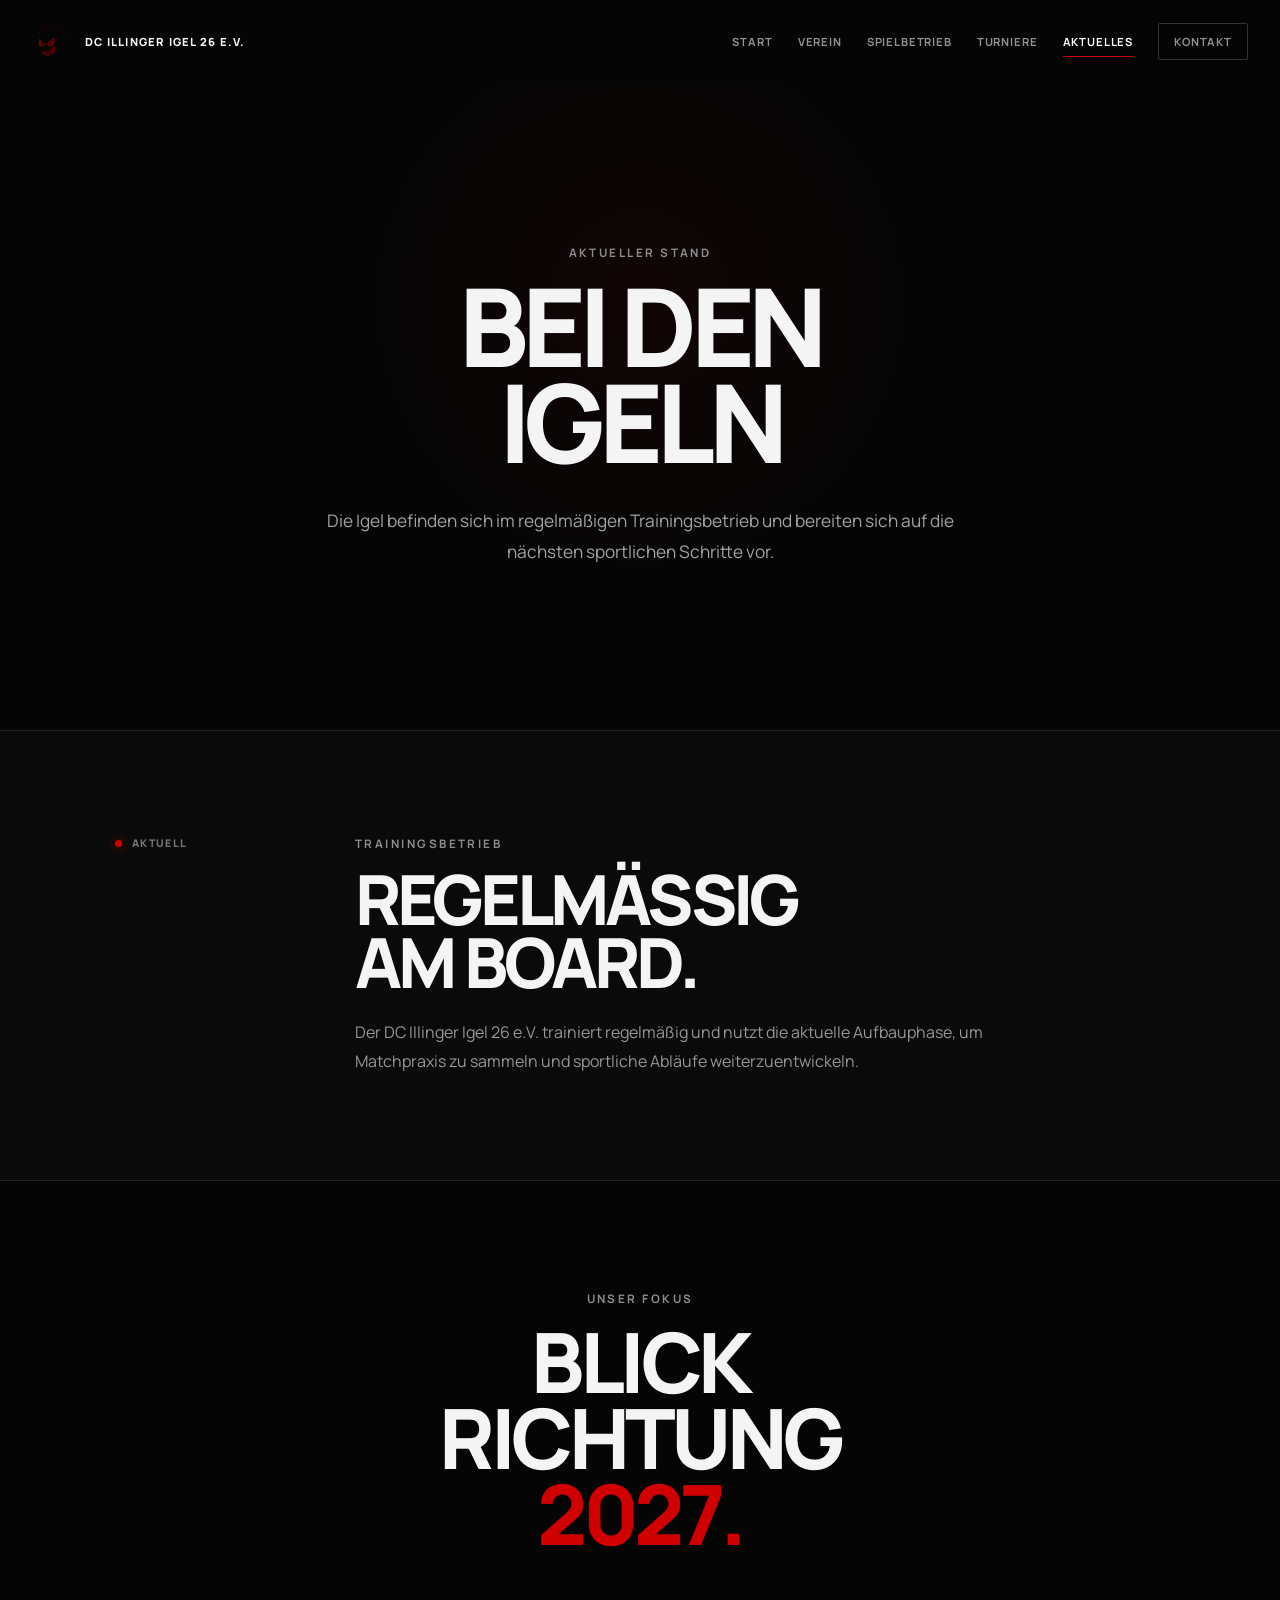
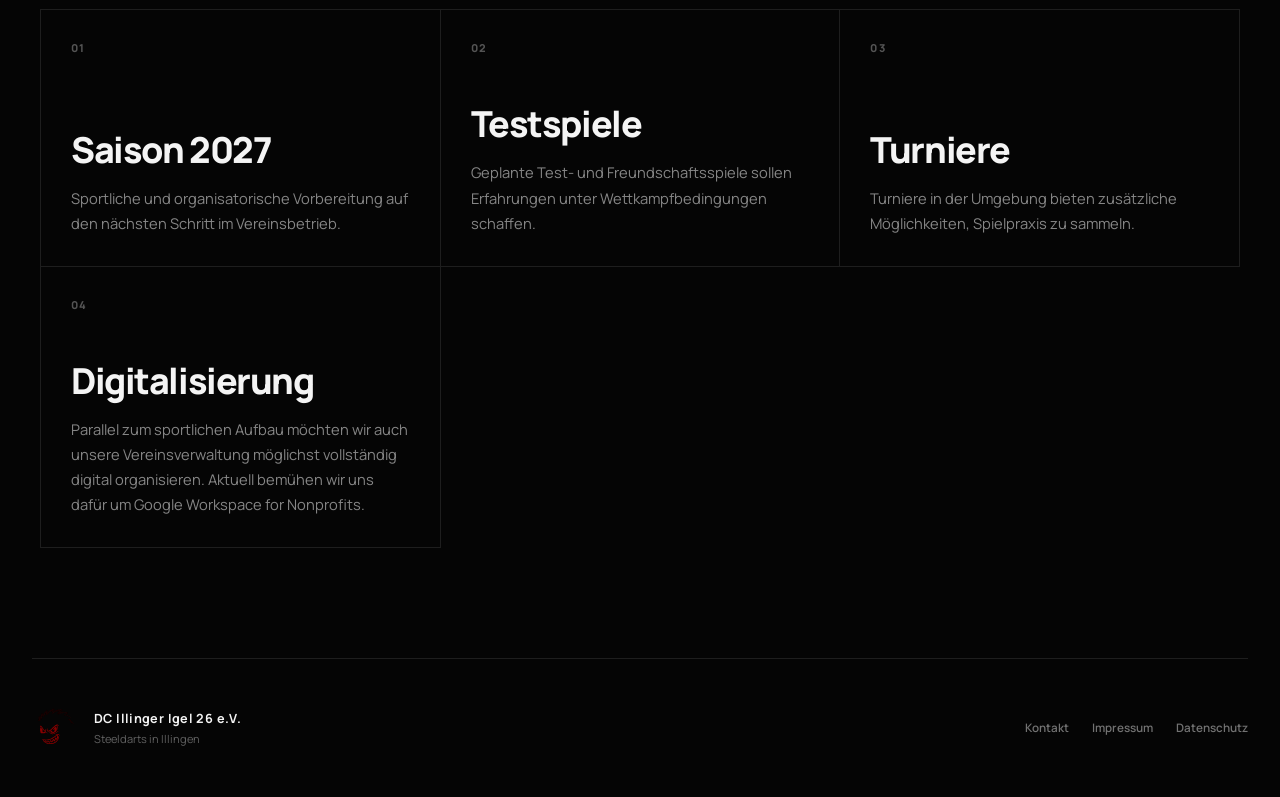
==== commit 20e3bce2: "Update aktuelles.html" ====
--- a/aktuelles.html
+++ b/aktuelles.html
@@ -114,6 +114,17 @@
                             Möglichkeiten, Spielpraxis zu sammeln.
                         </p>
                     </article>
+
+                    <article class="info-card">
+                        <span>04</span>
+                        <h3>Digitalisierung</h3>
+                        <p>
+                            Parallel zum sportlichen Aufbau möchten wir auch
+                            unsere Vereinsverwaltung möglichst vollständig
+                            digital organisieren. Aktuell bemühen wir uns dafür
+                            um Google Workspace for Nonprofits.
+                        </p>
+                    </article>
                 </div>
             </div>
         </section>
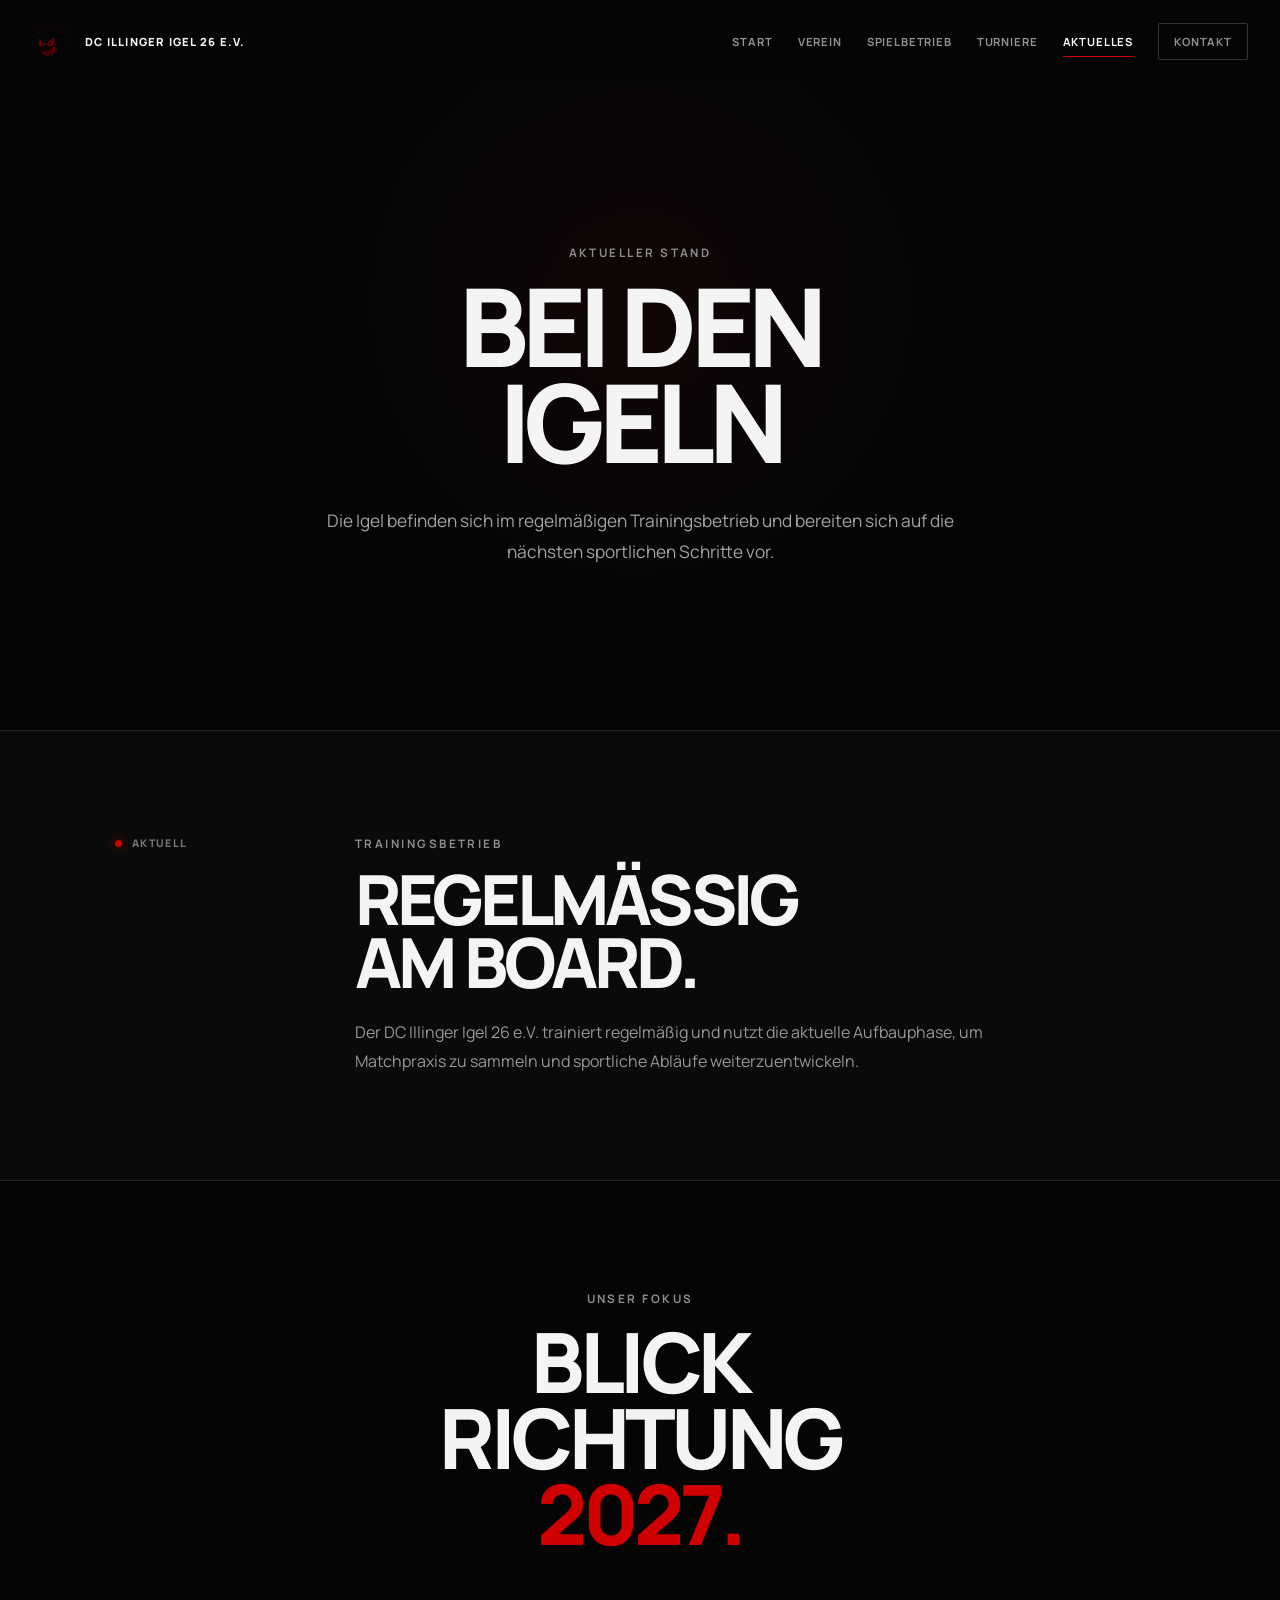
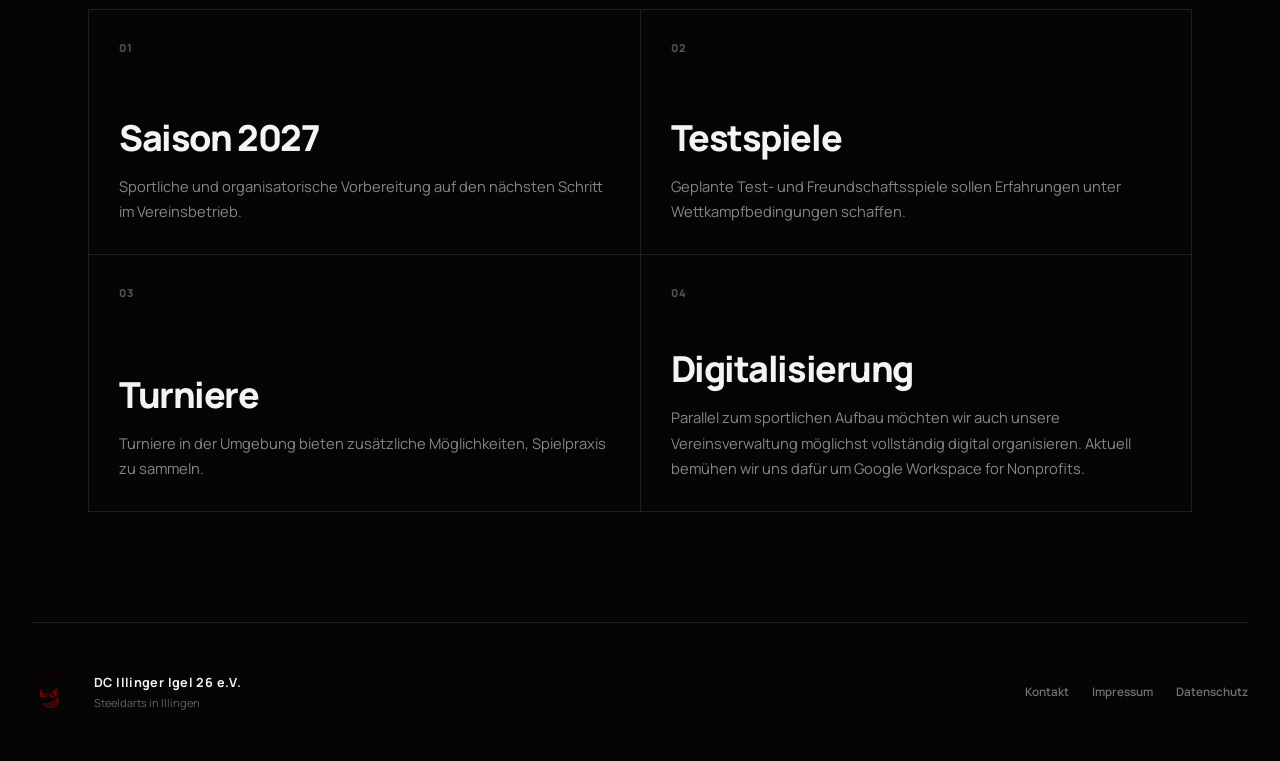
==== commit f6fbbba6: "Add files via upload" ====
--- a/aktuelles.html
+++ b/aktuelles.html
@@ -11,7 +11,7 @@
     <link rel="preconnect" href="https://fonts.gstatic.com" crossorigin>
     <link href="https://fonts.googleapis.com/css2?family=Manrope:wght@300;400;500;600;700;800&display=swap"
           rel="stylesheet">
-    <link rel="stylesheet" href="style.css">
+    <link rel="stylesheet" href="style-v10.css">
 </head>
 
 <body data-page="aktuelles">
@@ -147,6 +147,6 @@
         </nav>
     </footer>
 
-    <script src="script.js"></script>
+    <script src="script.js?v=10"></script>
 </body>
 </html>
--- a/style-v10.css
+++ b/style-v10.css
@@ -0,0 +1,2057 @@
+/* ======================================================
+   DC Illinger Igel 26 e.V.
+   Consolidated stylesheet – v8
+====================================================== */
+
+:root {
+    --bg: #050505;
+    --bg-soft: #0a0a0a;
+    --text: #f4f4f4;
+    --muted: #8d8d8d;
+    --copy: #a3a3a3;
+    --line: rgba(255,255,255,0.10);
+    --red: #b50000;
+    --red-bright: #d00000;
+
+    --max: 1240px;
+    --content: 920px;
+
+    --gutter: 40px;
+    --section-y: 110px;
+}
+
+/* ======================================================
+   RESET
+====================================================== */
+
+* {
+    margin: 0;
+    padding: 0;
+    box-sizing: border-box;
+}
+
+html {
+    scroll-behavior: smooth;
+}
+
+body {
+    min-width: 320px;
+    overflow-x: hidden;
+
+    background: var(--bg);
+    color: var(--text);
+
+    font-family: "Manrope", sans-serif;
+
+    -webkit-font-smoothing: antialiased;
+    text-rendering: optimizeLegibility;
+}
+
+body.menu-open {
+    overflow: hidden;
+}
+
+img {
+    display: block;
+    max-width: 100%;
+}
+
+a {
+    color: inherit;
+}
+
+
+/* ======================================================
+   HEADER
+====================================================== */
+
+.site-header {
+    position: fixed;
+    top: 0;
+    left: 0;
+    right: 0;
+
+    z-index: 100;
+
+    border-bottom: 1px solid transparent;
+
+    transition:
+        background .3s ease,
+        border-color .3s ease,
+        backdrop-filter .3s ease;
+}
+
+.site-header.scrolled,
+.site-header.menu-open {
+    background: rgba(5,5,5,.84);
+
+    border-color: var(--line);
+
+    backdrop-filter: blur(18px);
+    -webkit-backdrop-filter: blur(18px);
+}
+
+.header-inner {
+    width: min(calc(100% - 64px), var(--max));
+    height: 82px;
+
+    margin: 0 auto;
+
+    display: flex;
+    align-items: center;
+    justify-content: space-between;
+
+    gap: 28px;
+}
+
+.header-brand {
+    display: inline-flex;
+    align-items: center;
+
+    gap: 13px;
+
+    text-decoration: none;
+
+    font-size: .70rem;
+    font-weight: 800;
+
+    letter-spacing: .11em;
+
+    white-space: nowrap;
+}
+
+.header-logo {
+    width: 40px;
+    height: 40px;
+
+    object-fit: contain;
+}
+
+.site-nav {
+    display: flex;
+    align-items: center;
+
+    gap: 25px;
+}
+
+.site-nav a {
+    position: relative;
+
+    color: #929292;
+
+    text-decoration: none;
+
+    font-size: .70rem;
+    font-weight: 700;
+
+    letter-spacing: .075em;
+    text-transform: uppercase;
+
+    transition: color .25s ease;
+}
+
+.site-nav a:not(.nav-contact)::after {
+    content: "";
+
+    position: absolute;
+
+    left: 0;
+    right: 100%;
+    bottom: -8px;
+
+    height: 1px;
+
+    background: var(--red-bright);
+
+    transition: right .25s ease;
+}
+
+.site-nav a:hover,
+.site-nav a.active {
+    color: #fff;
+}
+
+.site-nav a:hover::after,
+.site-nav a.active::after {
+    right: 0;
+}
+
+.nav-contact {
+    padding: 10px 15px;
+
+    border: 1px solid rgba(255,255,255,.18);
+    border-radius: 2px;
+}
+
+.nav-contact:hover,
+.nav-contact.active {
+    border-color: var(--red-bright);
+}
+
+.menu-toggle {
+    display: none;
+
+    width: 42px;
+    height: 42px;
+
+    border: 0;
+
+    background: transparent;
+
+    cursor: pointer;
+}
+
+.menu-toggle span {
+    display: block;
+
+    width: 24px;
+    height: 1px;
+
+    margin: 7px auto;
+
+    background: #fff;
+
+    transition: transform .25s ease;
+}
+
+.menu-toggle[aria-expanded="true"] span:first-child {
+    transform: translateY(4px) rotate(45deg);
+}
+
+.menu-toggle[aria-expanded="true"] span:last-child {
+    transform: translateY(-4px) rotate(-45deg);
+}
+
+.mobile-navigation {
+    display: none;
+}
+
+
+/* ======================================================
+   SHARED TYPOGRAPHY
+====================================================== */
+
+.small,
+.eyebrow {
+    color: var(--muted);
+
+    font-size: .73rem;
+    font-weight: 700;
+
+    letter-spacing: .21em;
+    text-transform: uppercase;
+}
+
+.accent {
+    color: var(--red-bright);
+}
+
+.section-copy {
+    max-width: 700px;
+
+    margin: 34px auto 0;
+
+    color: var(--copy);
+
+    font-size: clamp(1rem, 1.35vw, 1.18rem);
+
+    line-height: 1.8;
+}
+
+.section-copy strong {
+    color: #fff;
+
+    font-weight: 600;
+}
+
+.text-link {
+    display: inline-block;
+
+    margin-top: 28px;
+    padding-bottom: 4px;
+
+    color: #fff;
+
+    text-decoration: none;
+
+    border-bottom: 1px solid rgba(255,255,255,.25);
+
+    font-size: .72rem;
+    font-weight: 800;
+
+    letter-spacing: .10em;
+    text-transform: uppercase;
+
+    transition:
+        color .25s ease,
+        border-color .25s ease;
+}
+
+.text-link:hover {
+    color: var(--red-bright);
+    border-color: var(--red-bright);
+}
+
+
+/* ======================================================
+   BUTTONS
+====================================================== */
+
+.button {
+    display: inline-flex;
+    align-items: center;
+    justify-content: center;
+
+    min-height: 47px;
+
+    padding: 0 21px;
+
+    border: 1px solid transparent;
+    border-radius: 2px;
+
+    text-decoration: none;
+    text-transform: uppercase;
+
+    font-size: .70rem;
+    font-weight: 800;
+
+    letter-spacing: .11em;
+
+    transition:
+        transform .25s ease,
+        background .25s ease,
+        border-color .25s ease;
+}
+
+.button:hover {
+    transform: translateY(-2px);
+}
+
+.button-primary {
+    background: var(--red);
+    border-color: var(--red);
+}
+
+.button-primary:hover {
+    background: var(--red-bright);
+    border-color: var(--red-bright);
+}
+
+.button-secondary {
+    border-color: rgba(255,255,255,.22);
+}
+
+.button-secondary:hover {
+    border-color: #fff;
+}
+
+.hero-actions {
+    margin-top: 34px;
+
+    display: flex;
+    flex-wrap: wrap;
+    justify-content: center;
+
+    gap: 12px;
+}
+
+
+/* ======================================================
+   HOME HERO
+====================================================== */
+
+.hero {
+    position: relative;
+
+    min-height: 100svh;
+
+    padding: 130px 32px 90px;
+
+    display: flex;
+    align-items: center;
+    justify-content: center;
+
+    overflow: hidden;
+}
+
+.hero::before,
+.subpage-hero::before {
+    content: "";
+
+    position: absolute;
+
+    inset: 0;
+
+    background:
+        radial-gradient(
+            circle at 50% 34%,
+            rgba(155,0,0,.08),
+            transparent 38%
+        );
+
+    pointer-events: none;
+}
+
+.hero-content {
+    position: relative;
+
+    z-index: 1;
+
+    display: flex;
+    flex-direction: column;
+    align-items: center;
+
+    text-align: center;
+}
+
+.logo {
+    width: clamp(145px, 16vw, 245px);
+
+    margin-bottom: 38px;
+
+    filter:
+        drop-shadow(0 0 24px rgba(190,0,0,.08));
+
+    transition: transform .2s ease-out;
+}
+
+.hero h1 {
+    margin-top: 14px;
+
+    font-size: clamp(3rem, 7vw, 7.5rem);
+    font-weight: 800;
+
+    line-height: .89;
+    letter-spacing: -.055em;
+}
+
+.hero-subtitle {
+    margin-top: 27px;
+
+    color: var(--muted);
+
+    font-size: clamp(.82rem, 1.2vw, .98rem);
+
+    letter-spacing: .12em;
+    text-transform: uppercase;
+}
+
+.scroll-indicator {
+    position: absolute;
+
+    left: 50%;
+    bottom: 34px;
+
+    width: 1px;
+    height: 46px;
+
+    transform: translateX(-50%);
+
+    background: rgba(255,255,255,.12);
+
+    overflow: hidden;
+
+    transition: opacity .4s ease;
+}
+
+.scroll-indicator span {
+    position: absolute;
+
+    top: -46px;
+    left: 0;
+
+    width: 100%;
+    height: 46px;
+
+    background: #fff;
+
+    animation: scrollLine 2s infinite;
+}
+
+@keyframes scrollLine {
+    0% {
+        transform: translateY(0);
+        opacity: 0;
+    }
+
+    25% {
+        opacity: 1;
+    }
+
+    100% {
+        transform: translateY(92px);
+        opacity: 0;
+    }
+}
+
+
+/* ======================================================
+   PANELS / CONTENT
+====================================================== */
+
+.panel {
+    min-height: 82vh;
+
+    padding: var(--section-y) var(--gutter);
+
+    display: flex;
+    align-items: center;
+    justify-content: center;
+}
+
+.panel-soft {
+    background: var(--bg-soft);
+}
+
+.content {
+    width: min(90%, var(--content));
+
+    margin: 0 auto;
+
+    text-align: center;
+
+    opacity: 0;
+
+    transform: translateY(30px);
+
+    transition:
+        opacity .8s ease,
+        transform .8s cubic-bezier(.16,1,.3,1);
+}
+
+.content.visible {
+    opacity: 1;
+
+    transform: none;
+}
+
+.content-wide {
+    width: min(92%, var(--max));
+}
+
+.content h2 {
+    margin-top: 17px;
+
+    font-size: clamp(3rem, 6.5vw, 7rem);
+    font-weight: 800;
+
+    line-height: .91;
+    letter-spacing: -.055em;
+}
+
+.big-year {
+    margin-top: 36px;
+
+    color: var(--red-bright);
+
+    font-size: clamp(5rem, 14vw, 12rem);
+    font-weight: 800;
+
+    line-height: .82;
+    letter-spacing: -.07em;
+}
+
+
+/* ======================================================
+   HOME OVERVIEW
+====================================================== */
+
+.overview-panel {
+    min-height: auto;
+}
+
+.overview-grid {
+    margin-top: 46px;
+
+    display: grid;
+    grid-template-columns: repeat(2, minmax(0,1fr));
+
+    border-top: 1px solid var(--line);
+    border-left: 1px solid var(--line);
+}
+
+.overview-card,
+.info-card {
+    min-height: 245px;
+
+    padding: 30px;
+
+    display: flex;
+    flex-direction: column;
+    align-items: flex-start;
+
+    text-align: left;
+
+    border-right: 1px solid var(--line);
+    border-bottom: 1px solid var(--line);
+}
+
+.overview-card {
+    text-decoration: none;
+
+    transition: background .25s ease;
+}
+
+.overview-card:hover {
+    background: rgba(255,255,255,.022);
+}
+
+.overview-card > span,
+.info-card > span {
+    margin-bottom: auto;
+
+    color: #545454;
+
+    font-size: .68rem;
+    font-weight: 800;
+
+    letter-spacing: .12em;
+}
+
+.overview-card h3,
+.info-card h3 {
+    margin-top: 44px;
+
+    font-size: clamp(1.65rem, 2.8vw, 2.5rem);
+    font-weight: 800;
+
+    letter-spacing: -.04em;
+}
+
+.overview-card p,
+.info-card p {
+    margin-top: 12px;
+
+    color: #868686;
+
+    font-size: .92rem;
+
+    line-height: 1.7;
+}
+
+.contact-teaser {
+    min-height: 72vh;
+}
+
+.mail-link,
+.contact-mail {
+    display: inline-block;
+
+    margin-top: 30px;
+    padding-bottom: 5px;
+
+    color: #fff;
+
+    text-decoration: none;
+
+    border-bottom: 1px solid rgba(255,255,255,.28);
+
+    font-size: clamp(1rem, 1.8vw, 1.3rem);
+    font-weight: 700;
+
+    transition:
+        color .25s ease,
+        border-color .25s ease;
+}
+
+.mail-link:hover,
+.contact-mail:hover {
+    color: var(--red-bright);
+    border-color: var(--red-bright);
+}
+
+
+/* ======================================================
+   SUBPAGE HERO
+====================================================== */
+
+.subpage-main {
+    padding-top: 82px;
+}
+
+.subpage-hero {
+    position: relative;
+
+    min-height: 72vh;
+
+    padding: var(--section-y) var(--gutter);
+
+    display: flex;
+    align-items: center;
+    justify-content: center;
+
+    overflow: hidden;
+}
+
+.subpage-hero .content {
+    position: relative;
+
+    z-index: 1;
+
+    width: min(92%, 1050px);
+}
+
+.subpage-hero h1 {
+    margin-top: 17px;
+
+    font-size: clamp(3.6rem, 8.5vw, 8rem);
+    font-weight: 800;
+
+    line-height: .89;
+    letter-spacing: -.06em;
+}
+
+
+/* ======================================================
+   VEREIN
+====================================================== */
+
+.timeline {
+    max-width: 980px;
+
+    margin: 62px auto 0;
+}
+
+.timeline-item {
+    display: grid;
+    grid-template-columns: 180px minmax(0,1fr);
+
+    gap: 60px;
+
+    padding: 34px 0;
+
+    text-align: left;
+
+    border-top: 1px solid var(--line);
+}
+
+.timeline-item:last-child {
+    border-bottom: 1px solid var(--line);
+}
+
+.timeline-year {
+    font-size: clamp(3.3rem, 6vw, 5.8rem);
+    font-weight: 800;
+
+    line-height: .9;
+    letter-spacing: -.06em;
+}
+
+.timeline-item h3 {
+    font-size: clamp(1.7rem, 2.8vw, 2.5rem);
+    font-weight: 800;
+
+    letter-spacing: -.04em;
+}
+
+.timeline-item p {
+    margin-top: 17px;
+
+    color: #969696;
+
+    font-size: 1rem;
+
+    line-height: 1.8;
+}
+
+.values-grid,
+.focus-grid {
+    margin-top: 58px;
+
+    display: grid;
+    grid-template-columns: repeat(2, minmax(0,1fr));
+
+    border-top: 1px solid var(--line);
+    border-left: 1px solid var(--line);
+}
+
+.official-note-section {
+    padding: 48px var(--gutter) 90px;
+}
+
+.official-note {
+    width: min(92%, 920px);
+
+    margin: 0 auto;
+
+    padding-top: 25px;
+
+    border-top: 1px solid var(--line);
+}
+
+.official-note p {
+    color: #707070;
+
+    font-size: .80rem;
+
+    line-height: 1.75;
+}
+
+.official-note strong {
+    color: #9e9e9e;
+}
+
+.official-note a {
+    color: #aaa;
+}
+
+
+/* ======================================================
+   VEREIN – OCHSENGARTEN IMAGE
+====================================================== */
+
+.clubhome-section {
+    width: min(calc(100% - 80px), var(--max));
+
+    margin: 20px auto 90px;
+
+    border: 1px solid var(--line);
+
+    background: var(--bg-soft);
+
+    overflow: hidden;
+}
+
+.clubhome-inner {
+    display: grid;
+    grid-template-columns: minmax(0, 1.15fr) minmax(320px, .85fr);
+
+    align-items: stretch;
+}
+
+.clubhome-image {
+    min-height: 420px;
+
+    overflow: hidden;
+
+    background: #111;
+}
+
+.clubhome-image img {
+    width: 100%;
+    height: 100%;
+
+    object-fit: cover;
+    object-position: center;
+
+    filter:
+        saturate(.92)
+        contrast(1.02);
+
+    transition:
+        transform 1.2s cubic-bezier(.16,1,.3,1),
+        filter .5s ease;
+}
+
+.clubhome-section:hover .clubhome-image img {
+    transform: scale(1.018);
+
+    filter:
+        saturate(1)
+        contrast(1.02);
+}
+
+.clubhome-copy {
+    padding: clamp(34px, 5vw, 60px);
+
+    display: flex;
+    flex-direction: column;
+    justify-content: center;
+
+    text-align: left;
+}
+
+.clubhome-copy h2 {
+    margin-top: 15px;
+
+    font-size: clamp(2.8rem, 4.9vw, 5rem);
+    font-weight: 800;
+
+    line-height: .92;
+    letter-spacing: -.055em;
+}
+
+.clubhome-copy p:not(.small) {
+    margin-top: 20px;
+
+    color: #989898;
+
+    font-size: .98rem;
+
+    line-height: 1.8;
+}
+
+
+/* ======================================================
+   SPIELBETRIEB
+====================================================== */
+
+.two-column-copy {
+    max-width: 980px;
+
+    margin: 58px auto 0;
+
+    display: grid;
+    grid-template-columns: repeat(2, minmax(0,1fr));
+
+    gap: 60px;
+
+    text-align: left;
+}
+
+.two-column-copy p {
+    color: #989898;
+
+    font-size: 1rem;
+
+    line-height: 1.8;
+}
+
+.roadmap-section,
+.status-section {
+    padding: 105px var(--gutter);
+
+    background: var(--bg-soft);
+
+    border-top: 1px solid var(--line);
+    border-bottom: 1px solid var(--line);
+}
+
+.roadmap-inner {
+    width: min(92%, 1120px);
+
+    margin: 0 auto;
+
+    display: grid;
+    grid-template-columns: minmax(290px,.78fr) minmax(0,1.22fr);
+
+    gap: 90px;
+}
+
+.roadmap-title h2 {
+    margin-top: 17px;
+
+    font-size: clamp(3rem, 5.4vw, 5.5rem);
+    font-weight: 800;
+
+    line-height: .91;
+    letter-spacing: -.055em;
+}
+
+.roadmap-list {
+    border-top: 1px solid var(--line);
+}
+
+.roadmap-item {
+    display: grid;
+    grid-template-columns: 50px minmax(0,1fr);
+
+    gap: 22px;
+
+    padding: 31px 0;
+
+    border-bottom: 1px solid var(--line);
+}
+
+.roadmap-no {
+    padding-top: 4px;
+
+    color: #555;
+
+    font-size: .68rem;
+    font-weight: 800;
+
+    letter-spacing: .10em;
+}
+
+.roadmap-status {
+    display: block;
+
+    margin-bottom: 9px;
+
+    color: #626262;
+
+    font-size: .63rem;
+    font-weight: 800;
+
+    letter-spacing: .12em;
+    text-transform: uppercase;
+}
+
+.roadmap-item.current .roadmap-status {
+    color: var(--red-bright);
+}
+
+.roadmap-item h3 {
+    font-size: clamp(1.45rem, 2.3vw, 2rem);
+    font-weight: 800;
+
+    letter-spacing: -.035em;
+}
+
+.roadmap-item p {
+    margin-top: 12px;
+
+    color: #888;
+
+    font-size: .93rem;
+
+    line-height: 1.72;
+}
+
+
+/* ======================================================
+   TURNIERE – EVENT LAYOUT
+====================================================== */
+
+.event-section {
+    padding: 100px var(--gutter);
+
+    border-top: 1px solid var(--line);
+}
+
+.event-section-soft {
+    background: var(--bg-soft);
+}
+
+.event-poster-layout {
+    width: min(92%, 1120px);
+
+    margin: 0 auto;
+
+    display: grid;
+    grid-template-columns: 290px minmax(0,1fr);
+
+    gap: 68px;
+
+    align-items: center;
+}
+
+.event-poster-wrap {
+    position: relative;
+
+    width: 100%;
+    max-width: 290px;
+
+    margin: 0 auto;
+}
+
+.event-poster-wrap::before {
+    content: "";
+
+    position: absolute;
+
+    inset: 12px -12px -12px 12px;
+
+    z-index: -1;
+
+    border: 1px solid var(--line);
+}
+
+.event-poster {
+    width: 100%;
+    height: auto;
+
+    box-shadow:
+        0 26px 70px rgba(0,0,0,.28);
+}
+
+.event-status {
+    display: inline-block;
+
+    margin-bottom: 25px;
+
+    padding: 8px 10px;
+
+    color: #777;
+
+    border: 1px solid var(--line);
+
+    font-size: .61rem;
+    font-weight: 800;
+
+    letter-spacing: .11em;
+}
+
+.event-content {
+    width: 100%;
+    max-width: 700px;
+}
+
+.event-content h2 {
+    margin-top: 15px;
+
+    font-size: clamp(3.1rem, 5.5vw, 5.6rem);
+    font-weight: 800;
+
+    line-height: .9;
+    letter-spacing: -.055em;
+}
+
+.event-lead {
+    margin-top: 28px !important;
+
+    color: #ddd !important;
+
+    font-size: 1.08rem !important;
+    font-weight: 600;
+}
+
+.event-content > p:not(.small) {
+    margin-top: 20px;
+
+    color: #969696;
+
+    font-size: .98rem;
+
+    line-height: 1.8;
+}
+
+.event-content strong {
+    color: #fff;
+}
+
+.event-facts {
+    max-width: 560px;
+
+    margin-top: 34px;
+
+    display: grid;
+    grid-template-columns: repeat(2, minmax(0,1fr));
+
+    border-top: 1px solid var(--line);
+    border-left: 1px solid var(--line);
+}
+
+.event-facts div {
+    min-height: 95px;
+
+    padding: 19px;
+
+    display: flex;
+    flex-direction: column;
+    justify-content: space-between;
+
+    gap: 12px;
+
+    border-right: 1px solid var(--line);
+    border-bottom: 1px solid var(--line);
+}
+
+.event-facts span {
+    color: #5e5e5e;
+
+    font-size: .62rem;
+    font-weight: 800;
+
+    letter-spacing: .12em;
+    text-transform: uppercase;
+}
+
+.event-facts strong {
+    color: #cfcfcf;
+
+    font-size: .9rem;
+}
+
+
+/* ======================================================
+   TURNIERE – REAL IMAGE GALLERY
+====================================================== */
+
+.gallery-section {
+    width: 100%;
+
+    padding: 70px var(--gutter) 95px;
+
+    background: var(--bg);
+}
+
+.turniere-gallery {
+    border-top: 1px solid var(--line);
+}
+
+.gallery-intro {
+    width: min(92%, 1050px);
+
+    margin: 0 auto 45px;
+
+    text-align: center;
+}
+
+.gallery-intro h2 {
+    margin-top: 16px;
+
+    font-size: clamp(3rem, 5.3vw, 5.4rem);
+    font-weight: 800;
+
+    line-height: .91;
+    letter-spacing: -.055em;
+}
+
+.gallery-grid {
+    width: min(92%, 1380px);
+
+    margin: 0 auto;
+
+    display: grid;
+    grid-template-columns: repeat(2, minmax(0,1fr));
+
+    gap: 14px;
+}
+
+.gallery-item {
+    position: relative;
+
+    min-height: 300px;
+    height: clamp(300px, 34vw, 520px);
+
+    overflow: hidden;
+
+    background: #111;
+}
+
+.gallery-item-wide {
+    grid-column: 1 / -1;
+
+    height: clamp(360px, 42vw, 650px);
+}
+
+.gallery-item-tall {
+    height: clamp(360px, 42vw, 650px);
+}
+
+.gallery-item img {
+    width: 100%;
+    height: 100%;
+
+    object-fit: cover;
+
+    filter:
+        saturate(.90)
+        contrast(1.03);
+
+    transition:
+        transform 1.2s cubic-bezier(.16,1,.3,1),
+        filter .5s ease;
+}
+
+.gallery-item:hover img {
+    transform: scale(1.02);
+
+    filter:
+        saturate(1)
+        contrast(1.02);
+}
+
+
+/* ======================================================
+   AKTUELLES
+====================================================== */
+
+.status-inner {
+    width: min(92%, 1050px);
+
+    margin: 0 auto;
+
+    display: grid;
+    grid-template-columns: 170px minmax(0,1fr);
+
+    gap: 70px;
+}
+
+.status-label {
+    height: fit-content;
+
+    display: flex;
+    align-items: center;
+
+    gap: 10px;
+
+    color: #777;
+
+    font-size: .66rem;
+    font-weight: 800;
+
+    letter-spacing: .13em;
+}
+
+.status-label span {
+    width: 7px;
+    height: 7px;
+
+    border-radius: 50%;
+
+    background: var(--red-bright);
+
+    box-shadow:
+        0 0 0 6px rgba(208,0,0,.07);
+}
+
+.status-content {
+    max-width: 680px;
+}
+
+.status-content h2 {
+    margin-top: 16px;
+
+    font-size: clamp(3rem, 5.4vw, 5.5rem);
+    font-weight: 800;
+
+    line-height: .91;
+    letter-spacing: -.055em;
+}
+
+.status-content > p:not(.small) {
+    margin-top: 24px;
+
+    color: #969696;
+
+    font-size: 1rem;
+
+    line-height: 1.8;
+}
+
+
+/* ======================================================
+   CONTACT
+====================================================== */
+
+.contact-page-hero {
+    min-height: 68vh;
+}
+
+.contact-simple-section {
+    padding: 65px var(--gutter) 100px;
+}
+
+.contact-simple-inner {
+    width: min(92%, 760px);
+
+    margin: 0 auto;
+
+    padding-top: 28px;
+
+    display: grid;
+    grid-template-columns: repeat(2, minmax(0,1fr));
+
+    gap: 50px;
+
+    border-top: 1px solid var(--line);
+}
+
+.contact-simple-inner p {
+    color: #7e7e7e;
+
+    font-size: .9rem;
+
+    line-height: 1.75;
+}
+
+.contact-simple-inner strong {
+    color: #b7b7b7;
+}
+
+.contact-simple-inner a {
+    color: #b0b0b0;
+}
+
+
+/* ======================================================
+   FOOTER
+====================================================== */
+
+footer {
+    width: min(calc(100% - 64px), var(--max));
+
+    margin: 0 auto;
+
+    padding: 46px 0;
+
+    display: flex;
+    align-items: center;
+    justify-content: space-between;
+
+    gap: 30px;
+
+    border-top: 1px solid var(--line);
+}
+
+.footer-brand {
+    display: flex;
+    align-items: center;
+
+    gap: 16px;
+}
+
+.footer-logo {
+    width: 46px;
+    height: 46px;
+
+    object-fit: contain;
+}
+
+.footer-brand div {
+    display: flex;
+    flex-direction: column;
+
+    gap: 4px;
+}
+
+.footer-brand strong {
+    font-size: .79rem;
+
+    letter-spacing: .03em;
+}
+
+.footer-brand span {
+    color: #626262;
+
+    font-size: .69rem;
+}
+
+footer nav {
+    display: flex;
+
+    gap: 23px;
+}
+
+footer nav a {
+    color: #727272;
+
+    text-decoration: none;
+
+    font-size: .73rem;
+    font-weight: 600;
+
+    transition: color .25s ease;
+}
+
+footer nav a:hover {
+    color: #fff;
+}
+
+
+/* ======================================================
+   RESPONSIVE – NAVIGATION
+====================================================== */
+
+@media (max-width: 1050px) {
+
+    .site-nav {
+        display: none;
+    }
+
+    .menu-toggle {
+        display: block;
+    }
+
+    .mobile-navigation {
+        position: fixed;
+
+        top: 82px;
+        left: 0;
+        right: 0;
+
+        display: block;
+
+        height: 0;
+
+        overflow: hidden;
+
+        background: rgba(5,5,5,.98);
+
+        transition:
+            height .35s cubic-bezier(.16,1,.3,1);
+    }
+
+    .site-header.menu-open .mobile-navigation {
+        height: calc(100svh - 82px);
+    }
+
+    .mobile-navigation nav {
+        width: min(calc(100% - 48px), 720px);
+
+        margin: 0 auto;
+
+        padding: 28px 0 55px;
+
+        display: flex;
+        flex-direction: column;
+    }
+
+    .mobile-navigation a {
+        padding: 17px 0;
+
+        color: #999;
+
+        text-decoration: none;
+
+        border-bottom: 1px solid var(--line);
+
+        font-size: clamp(1.35rem, 4vw, 2rem);
+        font-weight: 800;
+
+        letter-spacing: -.03em;
+        text-transform: uppercase;
+    }
+
+    .mobile-navigation a.active {
+        color: var(--red-bright);
+    }
+
+}
+
+
+/* ======================================================
+   RESPONSIVE – TABLET
+====================================================== */
+
+@media (max-width: 900px) {
+
+    :root {
+        --gutter: 28px;
+        --section-y: 95px;
+    }
+
+    .header-inner {
+        width: calc(100% - 40px);
+        height: 74px;
+    }
+
+    .header-brand span {
+        display: none;
+    }
+
+    .mobile-navigation {
+        top: 74px;
+    }
+
+    .site-header.menu-open .mobile-navigation {
+        height: calc(100svh - 74px);
+    }
+
+    .subpage-main {
+        padding-top: 74px;
+    }
+
+    .overview-grid,
+    .values-grid,
+    .focus-grid {
+        grid-template-columns: 1fr;
+    }
+
+    .timeline-item,
+    .two-column-copy,
+    .roadmap-inner,
+    .status-inner,
+    .contact-simple-inner {
+        grid-template-columns: 1fr;
+    }
+
+    .timeline-item,
+    .roadmap-inner,
+    .status-inner {
+        gap: 32px;
+    }
+
+    .two-column-copy {
+        gap: 24px;
+    }
+
+    .timeline-year {
+        font-size: 3.6rem;
+    }
+
+    .event-poster-layout {
+        grid-template-columns: 1fr;
+
+        gap: 46px;
+    }
+
+    .event-poster-wrap {
+        max-width: 260px;
+    }
+
+    .gallery-grid {
+        grid-template-columns: 1fr;
+    }
+
+    .gallery-item-wide {
+        grid-column: auto;
+    }
+
+    .gallery-item,
+    .gallery-item-wide,
+    .gallery-item-tall {
+        min-height: 260px;
+        height: 62vw;
+    }
+
+    .clubhome-inner {
+        grid-template-columns: 1fr;
+    }
+
+    .clubhome-image {
+        min-height: 52vw;
+    }
+
+    footer {
+        width: calc(100% - 40px);
+
+        flex-direction: column;
+        align-items: flex-start;
+    }
+
+    footer nav {
+        flex-wrap: wrap;
+    }
+
+}
+
+
+/* ======================================================
+   RESPONSIVE – MOBILE
+====================================================== */
+
+@media (max-width: 520px) {
+
+    :root {
+        --gutter: 20px;
+        --section-y: 88px;
+    }
+
+    .hero {
+        padding-left: 20px;
+        padding-right: 20px;
+    }
+
+    .hero h1 {
+        font-size: clamp(2.8rem, 13.5vw, 4rem);
+    }
+
+    .subpage-hero h1 {
+        font-size: clamp(3rem, 14vw, 4.7rem);
+    }
+
+    .content,
+    .content-wide,
+    .subpage-hero .content,
+    .roadmap-inner,
+    .status-inner,
+    .contact-simple-inner,
+    .official-note,
+    .event-poster-layout,
+    .gallery-intro,
+    .gallery-grid {
+        width: 100%;
+    }
+
+    .content h2 {
+        font-size: clamp(2.8rem, 12vw, 4.3rem);
+    }
+
+    .panel {
+        min-height: auto;
+    }
+
+    .overview-card,
+    .info-card {
+        min-height: 220px;
+
+        padding: 25px;
+    }
+
+    .event-poster-wrap {
+        width: min(72vw, 250px);
+    }
+
+    .event-facts {
+        grid-template-columns: 1fr;
+    }
+
+    .gallery-section {
+        padding-left: 12px;
+        padding-right: 12px;
+    }
+
+    .gallery-grid {
+        gap: 8px;
+    }
+
+    .clubhome-section {
+        width: calc(100% - 40px);
+
+        margin-bottom: 72px;
+    }
+
+    .clubhome-copy {
+        padding: 28px 24px;
+    }
+
+    .clubhome-image {
+        min-height: 62vw;
+    }
+
+    .hero-actions {
+        width: 100%;
+
+        flex-direction: column;
+    }
+
+    .button {
+        width: 100%;
+    }
+
+    .mail-link,
+    .contact-mail {
+        font-size: .96rem;
+    }
+
+}
+
+
+/* ======================================================
+   REDUCED MOTION
+====================================================== */
+
+@media (prefers-reduced-motion: reduce) {
+
+    html {
+        scroll-behavior: auto;
+    }
+
+    *,
+    *::before,
+    *::after {
+        animation-duration: .01ms !important;
+        animation-iteration-count: 1 !important;
+        transition-duration: .01ms !important;
+    }
+
+}
+
+
+/* ======================================================
+   TURNIERE COMPACT V9
+====================================================== */
+
+/* Event blocks deliberately calmer than the general subpage sections */
+.event-section {
+    padding-top: 78px;
+    padding-bottom: 78px;
+}
+
+.event-poster-layout {
+    width: min(90%, 980px);
+    margin: 0 auto;
+
+    display: grid;
+    grid-template-columns: 220px minmax(0, 1fr);
+
+    gap: 58px;
+    align-items: center;
+}
+
+.event-poster-wrap {
+    width: 220px;
+    max-width: 220px;
+    margin: 0 auto;
+}
+
+.event-poster-wrap::before {
+    inset: 8px -8px -8px 8px;
+}
+
+.event-poster {
+    width: 220px;
+    max-width: 100%;
+    height: auto;
+
+    box-shadow:
+        0 18px 45px rgba(0,0,0,.28);
+}
+
+.event-content {
+    max-width: 620px;
+}
+
+.event-content h2 {
+    font-size: clamp(2.8rem, 4.6vw, 4.8rem);
+}
+
+.event-lead {
+    margin-top: 22px !important;
+}
+
+.event-content > p:not(.small) {
+    margin-top: 17px;
+}
+
+.event-status {
+    margin-bottom: 20px;
+}
+
+.event-facts {
+    max-width: 500px;
+    margin-top: 28px;
+}
+
+.event-facts div {
+    min-height: 84px;
+}
+
+
+/* Compact gallery: four real images, but no giant hero-style photography */
+.turniere-gallery {
+    padding-top: 72px;
+    padding-bottom: 82px;
+
+    border-top: 1px solid var(--line);
+}
+
+.gallery-intro {
+    width: min(90%, 760px);
+    margin: 0 auto 34px;
+}
+
+.gallery-intro h2 {
+    font-size: clamp(2.5rem, 4.3vw, 4.3rem);
+}
+
+.gallery-copy {
+    max-width: 600px;
+    margin: 20px auto 0;
+
+    color: #878787;
+
+    font-size: .92rem;
+    line-height: 1.75;
+}
+
+.compact-gallery {
+    width: min(90%, 980px);
+
+    grid-template-columns: repeat(2, minmax(0, 1fr));
+
+    gap: 12px;
+}
+
+.compact-gallery .gallery-item {
+    height: clamp(220px, 24vw, 310px);
+    min-height: 220px;
+
+    border: 1px solid rgba(255,255,255,.05);
+}
+
+.compact-gallery .gallery-item img {
+    object-fit: cover;
+}
+
+
+/* Tablet */
+@media (max-width: 850px) {
+
+    .event-poster-layout {
+        width: min(88%, 680px);
+        grid-template-columns: 180px minmax(0, 1fr);
+        gap: 36px;
+    }
+
+    .event-poster-wrap,
+    .event-poster {
+        width: 180px;
+        max-width: 180px;
+    }
+
+    .event-content h2 {
+        font-size: clamp(2.5rem, 6vw, 4rem);
+    }
+
+}
+
+
+/* Mobile */
+@media (max-width: 650px) {
+
+    .event-section {
+        padding-top: 68px;
+        padding-bottom: 68px;
+    }
+
+    .event-poster-layout {
+        width: 100%;
+        grid-template-columns: 1fr;
+        gap: 34px;
+    }
+
+    .event-poster-wrap,
+    .event-poster {
+        width: min(56vw, 205px);
+        max-width: 205px;
+    }
+
+    .event-content {
+        width: min(100%, 560px);
+        margin: 0 auto;
+    }
+
+    .compact-gallery {
+        width: 100%;
+        grid-template-columns: 1fr;
+    }
+
+    .compact-gallery .gallery-item {
+        height: 56vw;
+        min-height: 220px;
+        max-height: 330px;
+    }
+
+}
+
+
+/* ======================================================
+   FINAL TURNIERE SAFETY V10
+   Works with both old and new tournament HTML markup.
+====================================================== */
+
+body[data-page="turniere"] .event-section {
+    padding: 72px var(--gutter) !important;
+}
+
+body[data-page="turniere"] .event-poster-layout {
+    width: min(88%, 940px) !important;
+    margin: 0 auto !important;
+
+    display: grid !important;
+    grid-template-columns: 190px minmax(0, 1fr) !important;
+
+    gap: 52px !important;
+    align-items: center !important;
+}
+
+body[data-page="turniere"] .event-poster-wrap {
+    width: 190px !important;
+    max-width: 190px !important;
+    margin: 0 auto !important;
+}
+
+body[data-page="turniere"] .event-poster {
+    width: 190px !important;
+    max-width: 190px !important;
+    height: auto !important;
+}
+
+body[data-page="turniere"] .event-content {
+    width: 100% !important;
+    max-width: 600px !important;
+}
+
+body[data-page="turniere"] .event-content h2 {
+    font-size: clamp(2.65rem, 4.2vw, 4.35rem) !important;
+}
+
+
+/* Gallery is compact even when an older HTML still contains
+   gallery-item-wide / gallery-item-tall. */
+
+body[data-page="turniere"] .turniere-gallery {
+    padding: 64px var(--gutter) 76px !important;
+}
+
+body[data-page="turniere"] .gallery-intro {
+    width: min(88%, 720px) !important;
+    margin: 0 auto 30px !important;
+}
+
+body[data-page="turniere"] .gallery-intro h2 {
+    font-size: clamp(2.35rem, 4vw, 3.9rem) !important;
+}
+
+body[data-page="turniere"] .gallery-grid {
+    width: min(88%, 900px) !important;
+    margin: 0 auto !important;
+
+    display: grid !important;
+    grid-template-columns: repeat(2, minmax(0, 1fr)) !important;
+
+    gap: 10px !important;
+}
+
+body[data-page="turniere"] .gallery-item,
+body[data-page="turniere"] .gallery-item-wide,
+body[data-page="turniere"] .gallery-item-tall {
+    grid-column: auto !important;
+
+    width: 100% !important;
+    min-height: 0 !important;
+    height: 230px !important;
+
+    overflow: hidden !important;
+}
+
+body[data-page="turniere"] .gallery-item img,
+body[data-page="turniere"] .gallery-item-wide img,
+body[data-page="turniere"] .gallery-item-tall img {
+    width: 100% !important;
+    height: 100% !important;
+
+    object-fit: cover !important;
+}
+
+
+/* Tablet */
+@media (max-width: 800px) {
+
+    body[data-page="turniere"] .event-poster-layout {
+        width: min(92%, 650px) !important;
+        grid-template-columns: 160px minmax(0, 1fr) !important;
+        gap: 32px !important;
+    }
+
+    body[data-page="turniere"] .event-poster-wrap,
+    body[data-page="turniere"] .event-poster {
+        width: 160px !important;
+        max-width: 160px !important;
+    }
+
+    body[data-page="turniere"] .gallery-grid {
+        width: min(92%, 720px) !important;
+    }
+
+    body[data-page="turniere"] .gallery-item,
+    body[data-page="turniere"] .gallery-item-wide,
+    body[data-page="turniere"] .gallery-item-tall {
+        height: 200px !important;
+    }
+
+}
+
+
+/* Mobile */
+@media (max-width: 620px) {
+
+    body[data-page="turniere"] .event-poster-layout {
+        width: 100% !important;
+        grid-template-columns: 1fr !important;
+        gap: 30px !important;
+    }
+
+    body[data-page="turniere"] .event-poster-wrap,
+    body[data-page="turniere"] .event-poster {
+        width: min(48vw, 180px) !important;
+        max-width: 180px !important;
+    }
+
+    body[data-page="turniere"] .gallery-grid {
+        width: 100% !important;
+        grid-template-columns: 1fr !important;
+    }
+
+    body[data-page="turniere"] .gallery-item,
+    body[data-page="turniere"] .gallery-item-wide,
+    body[data-page="turniere"] .gallery-item-tall {
+        height: 210px !important;
+    }
+
+}
